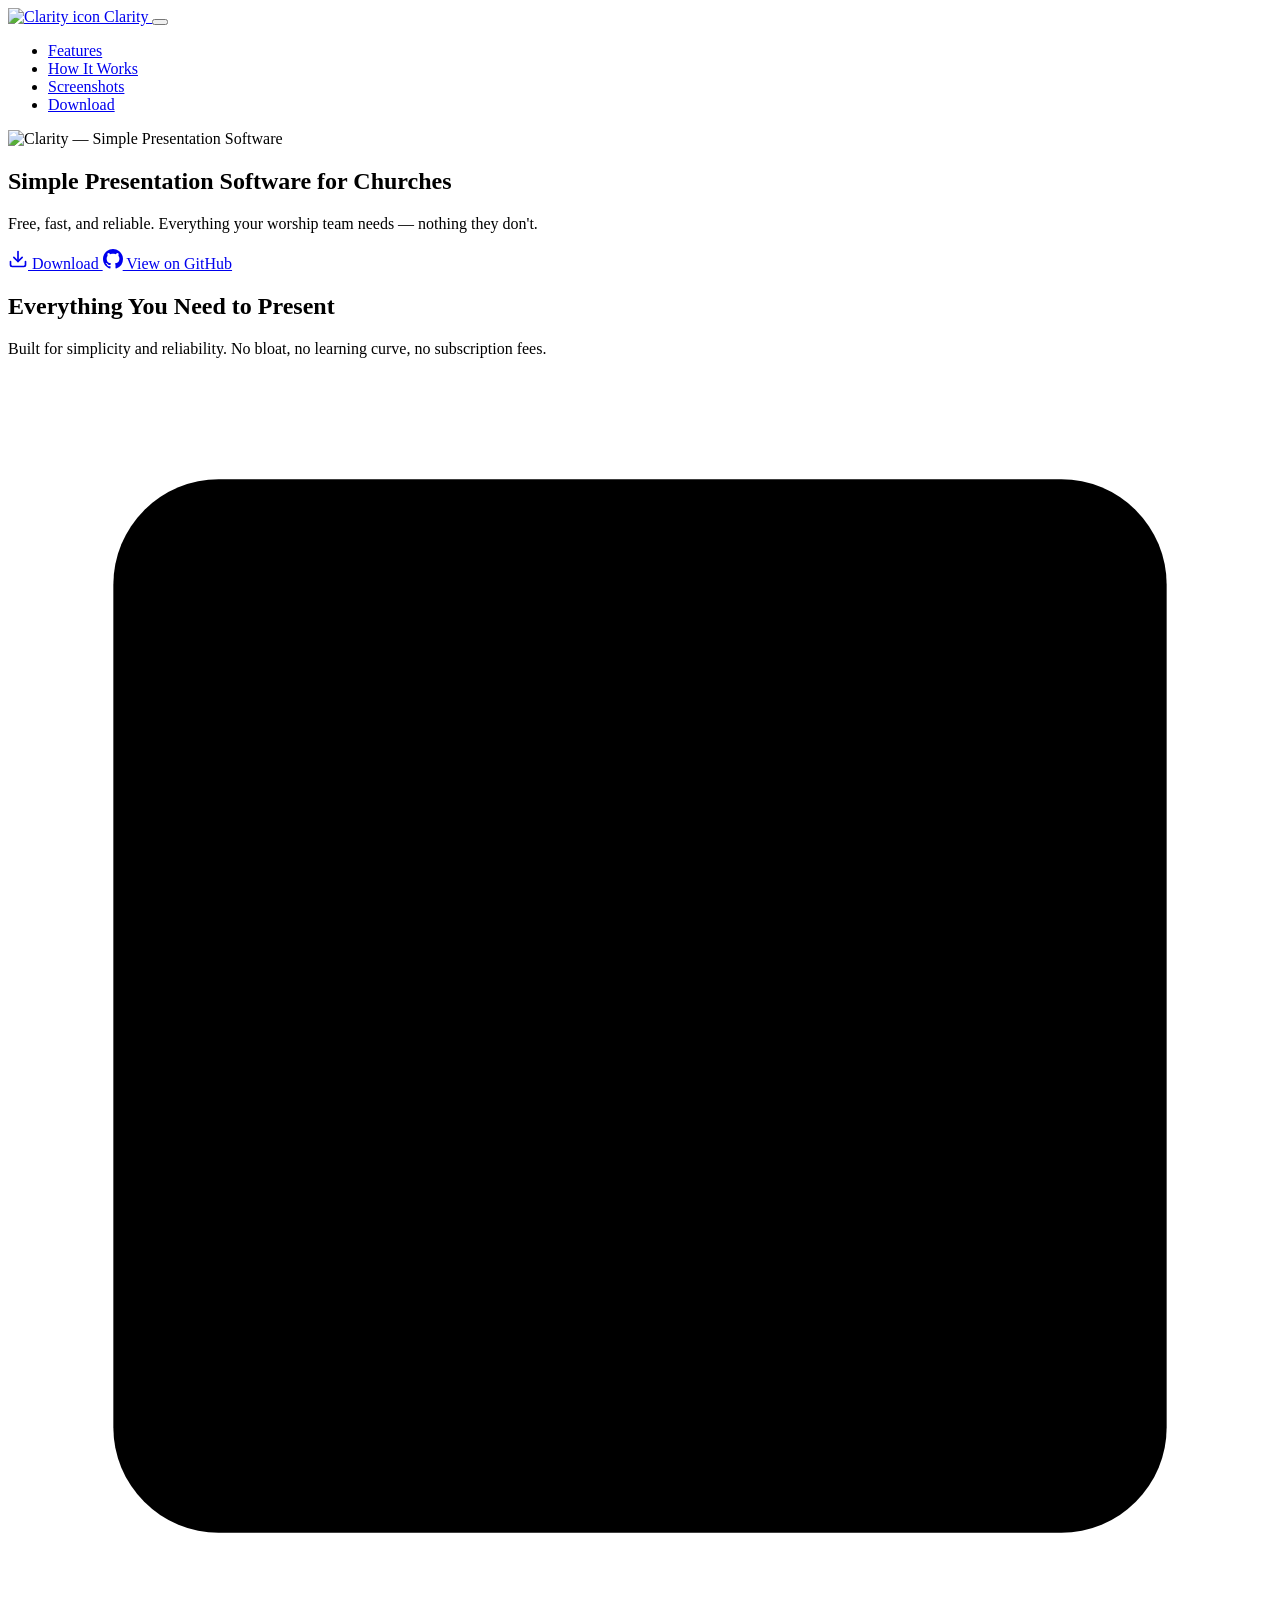
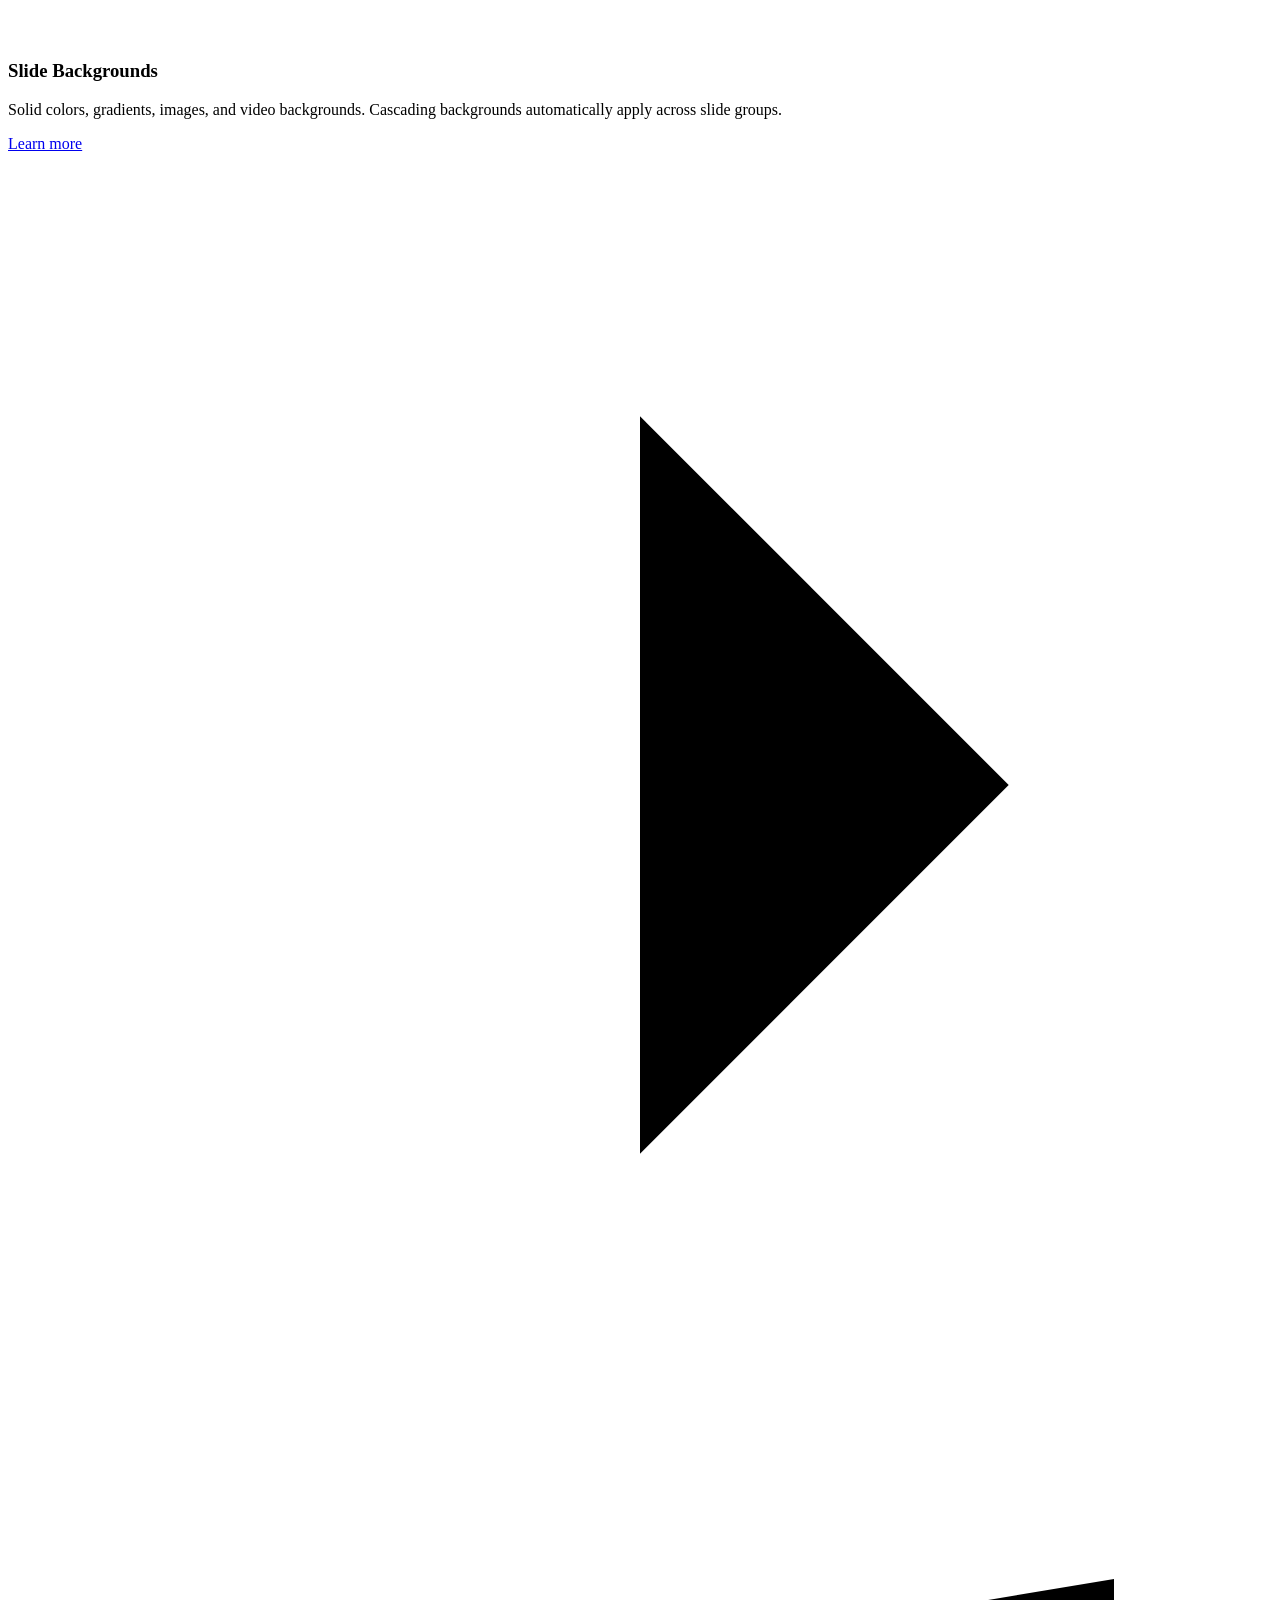
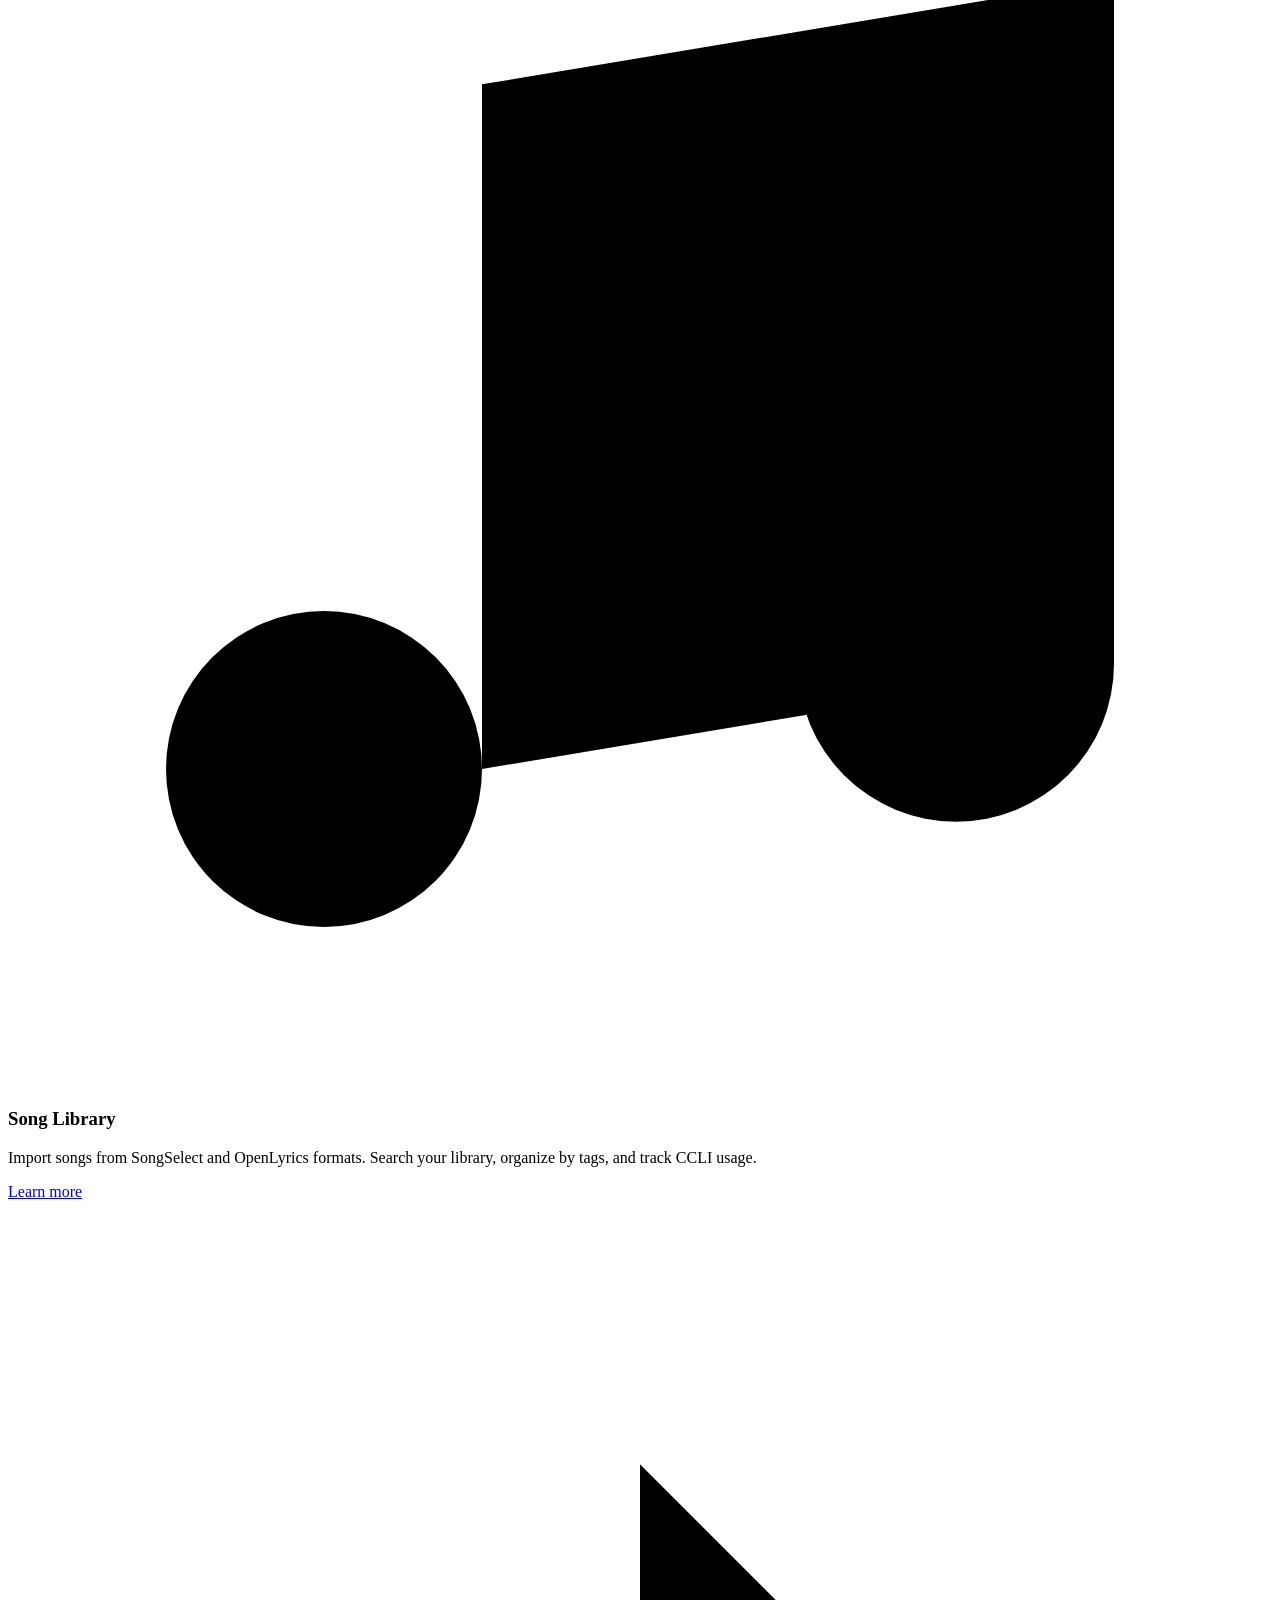
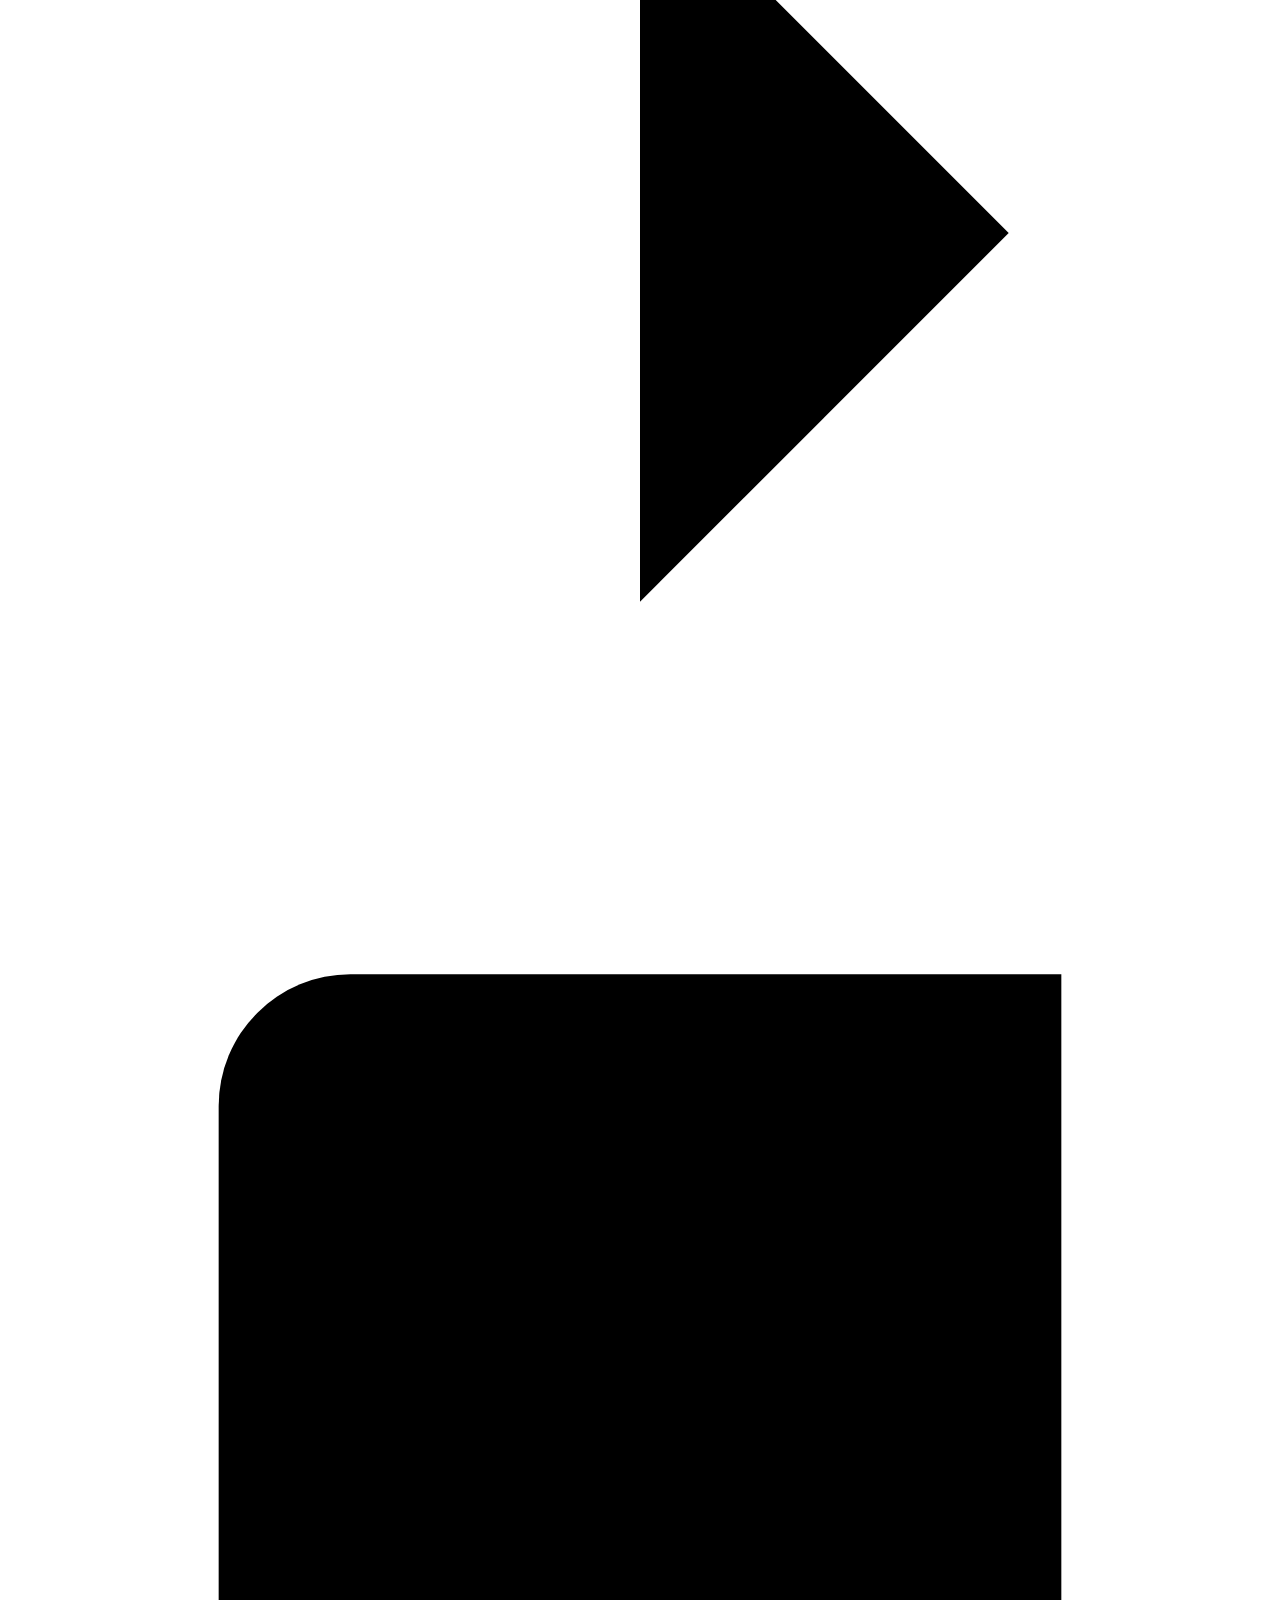
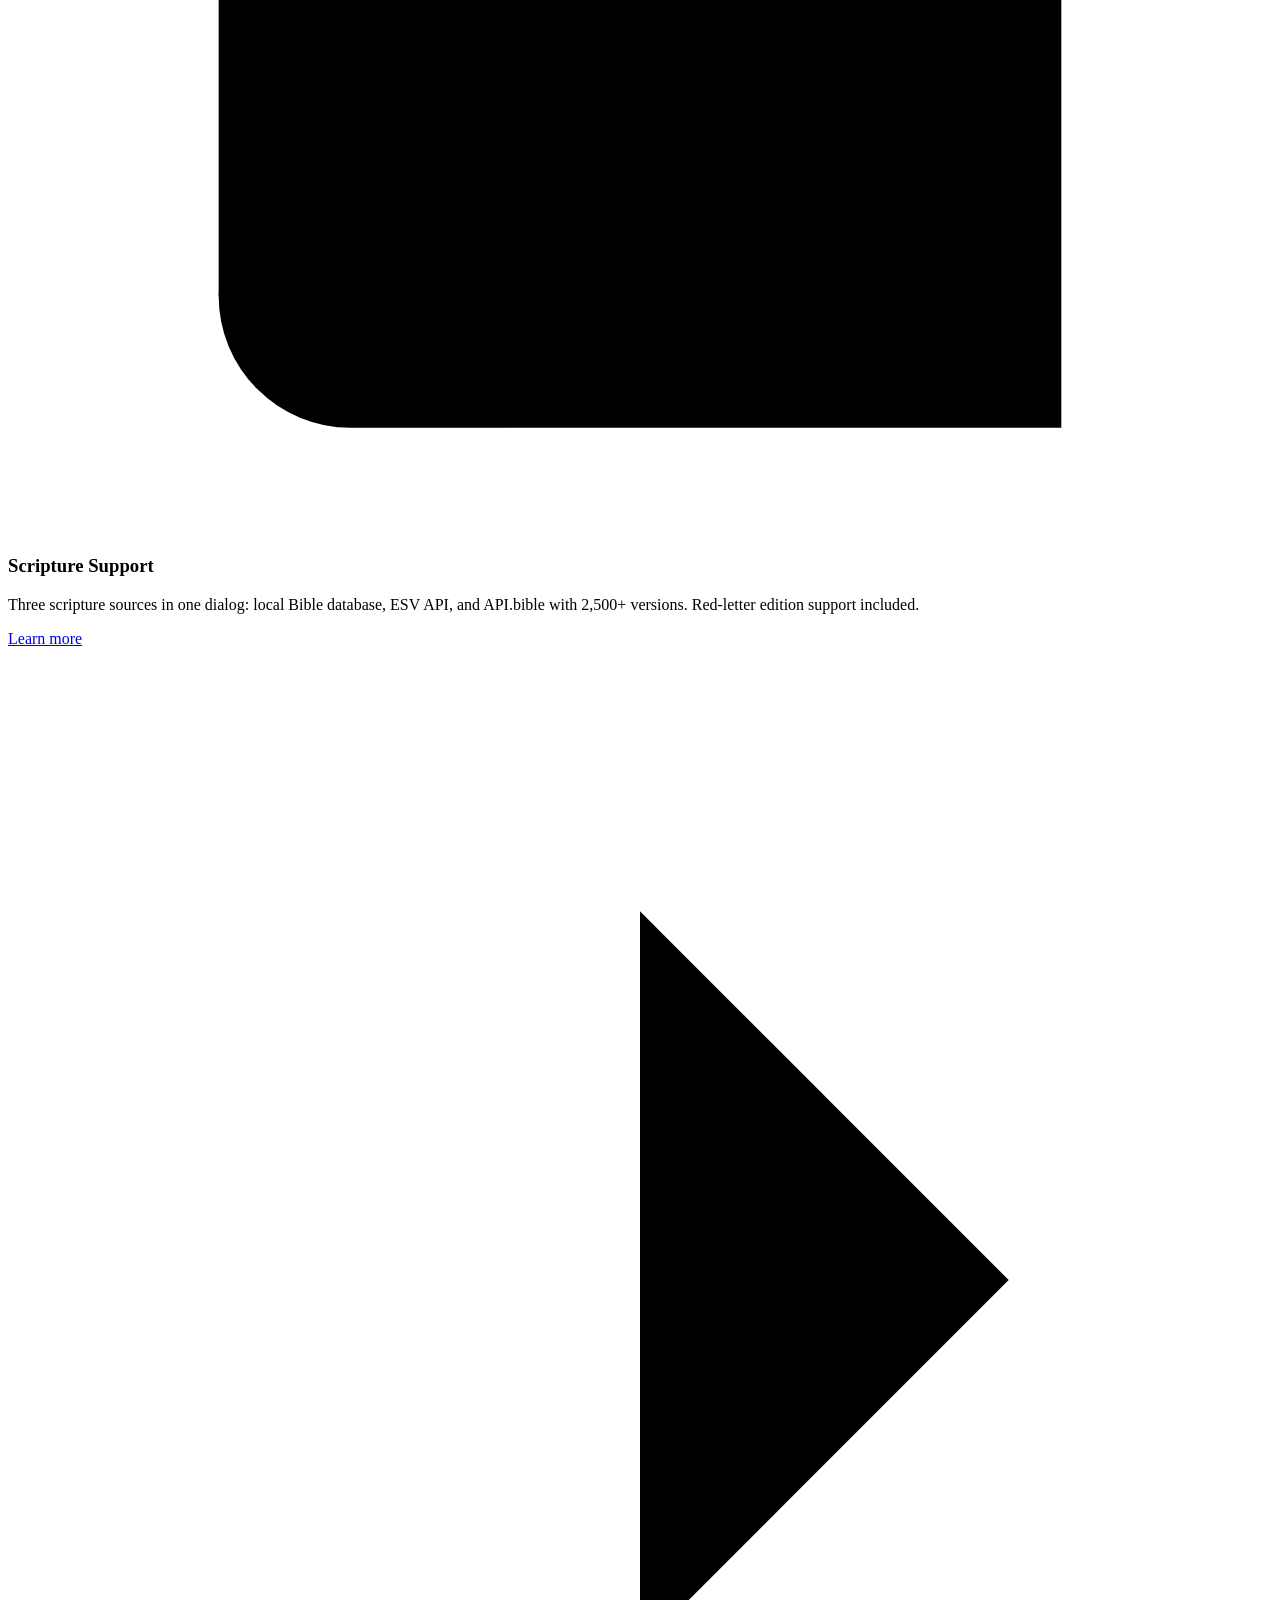
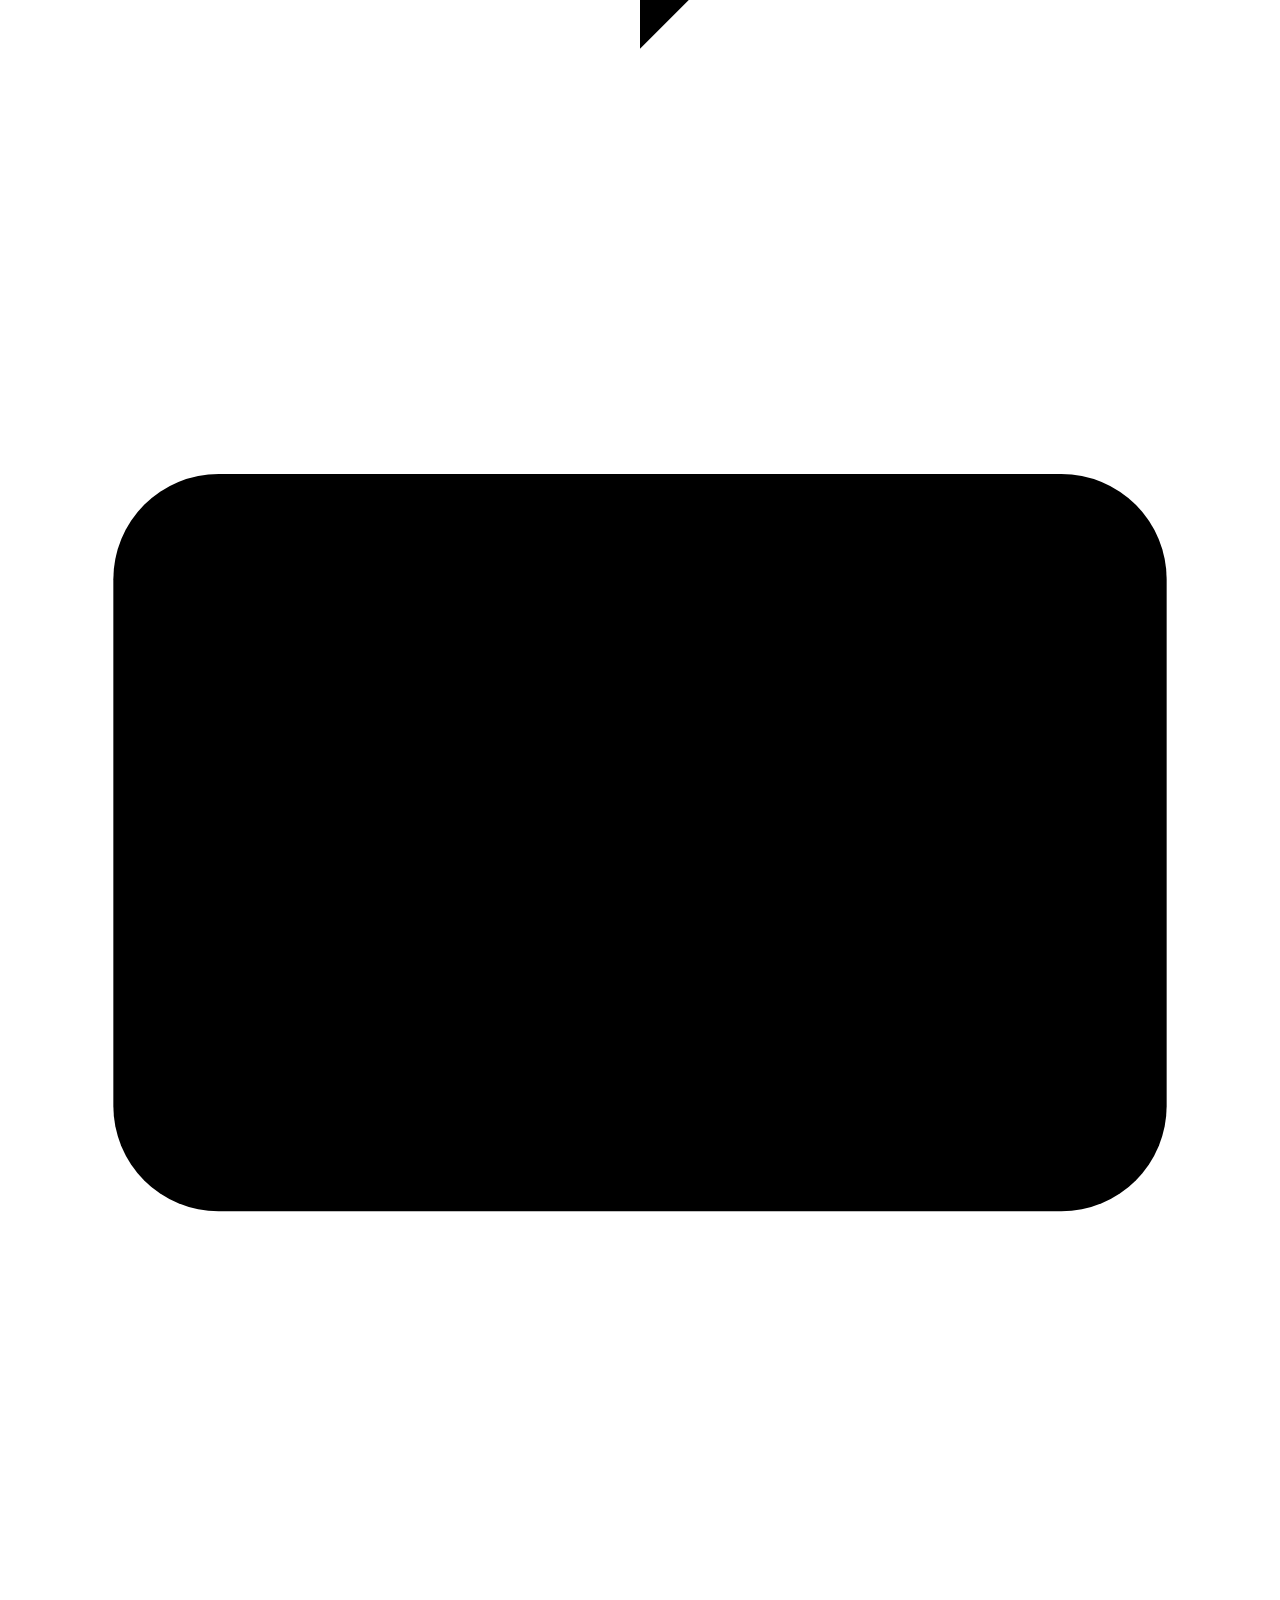
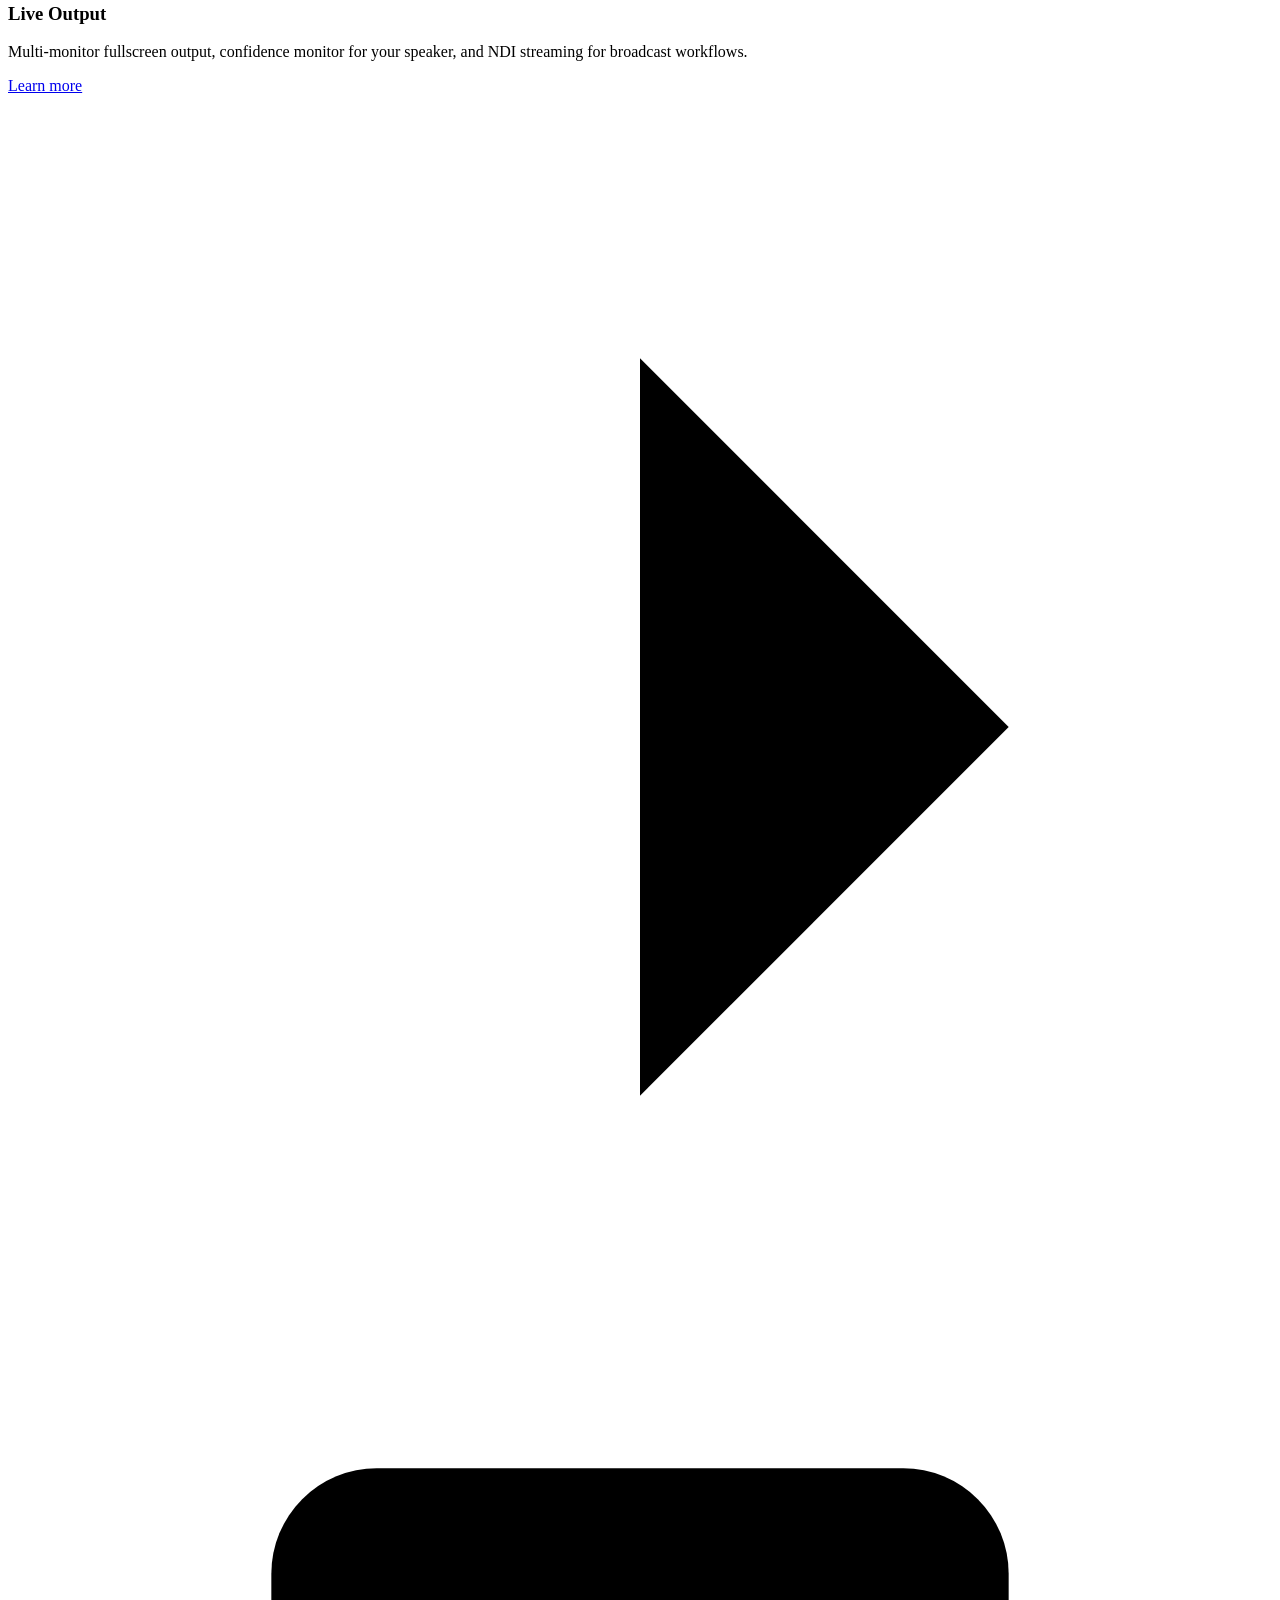
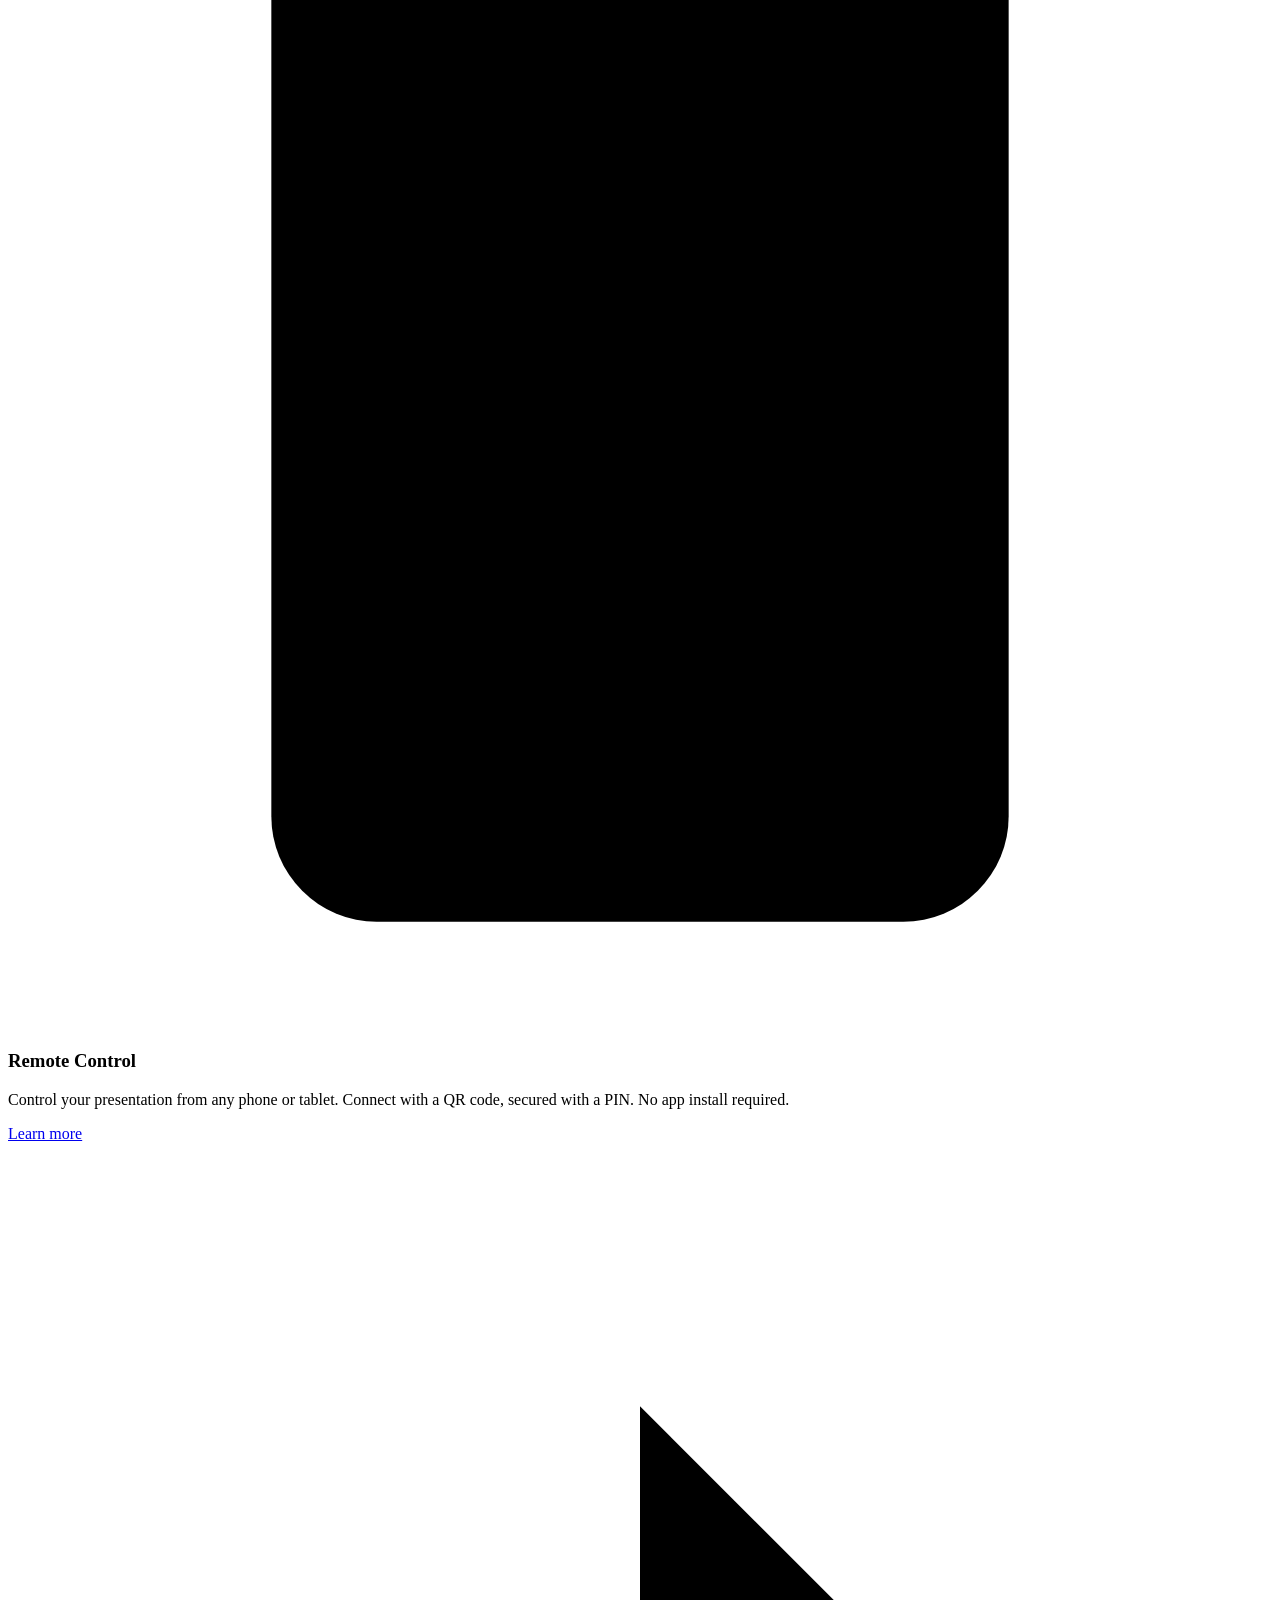
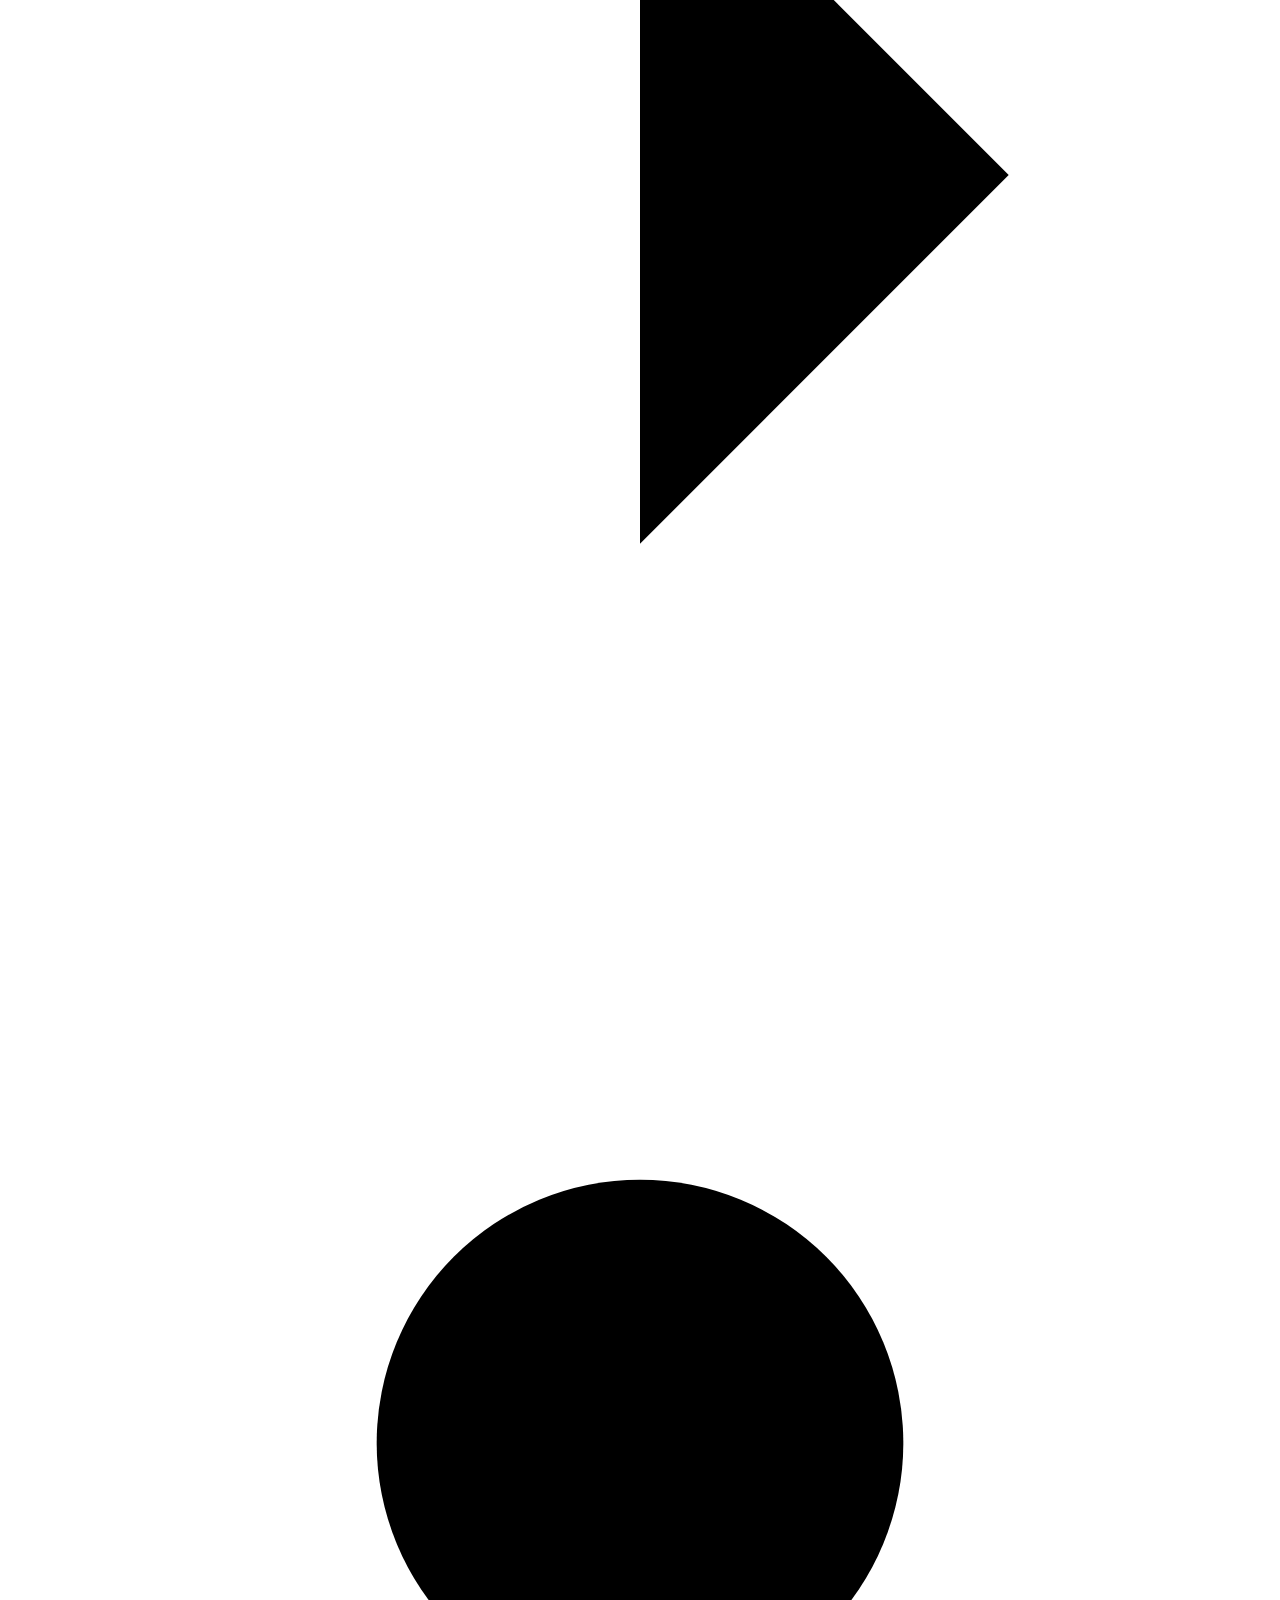
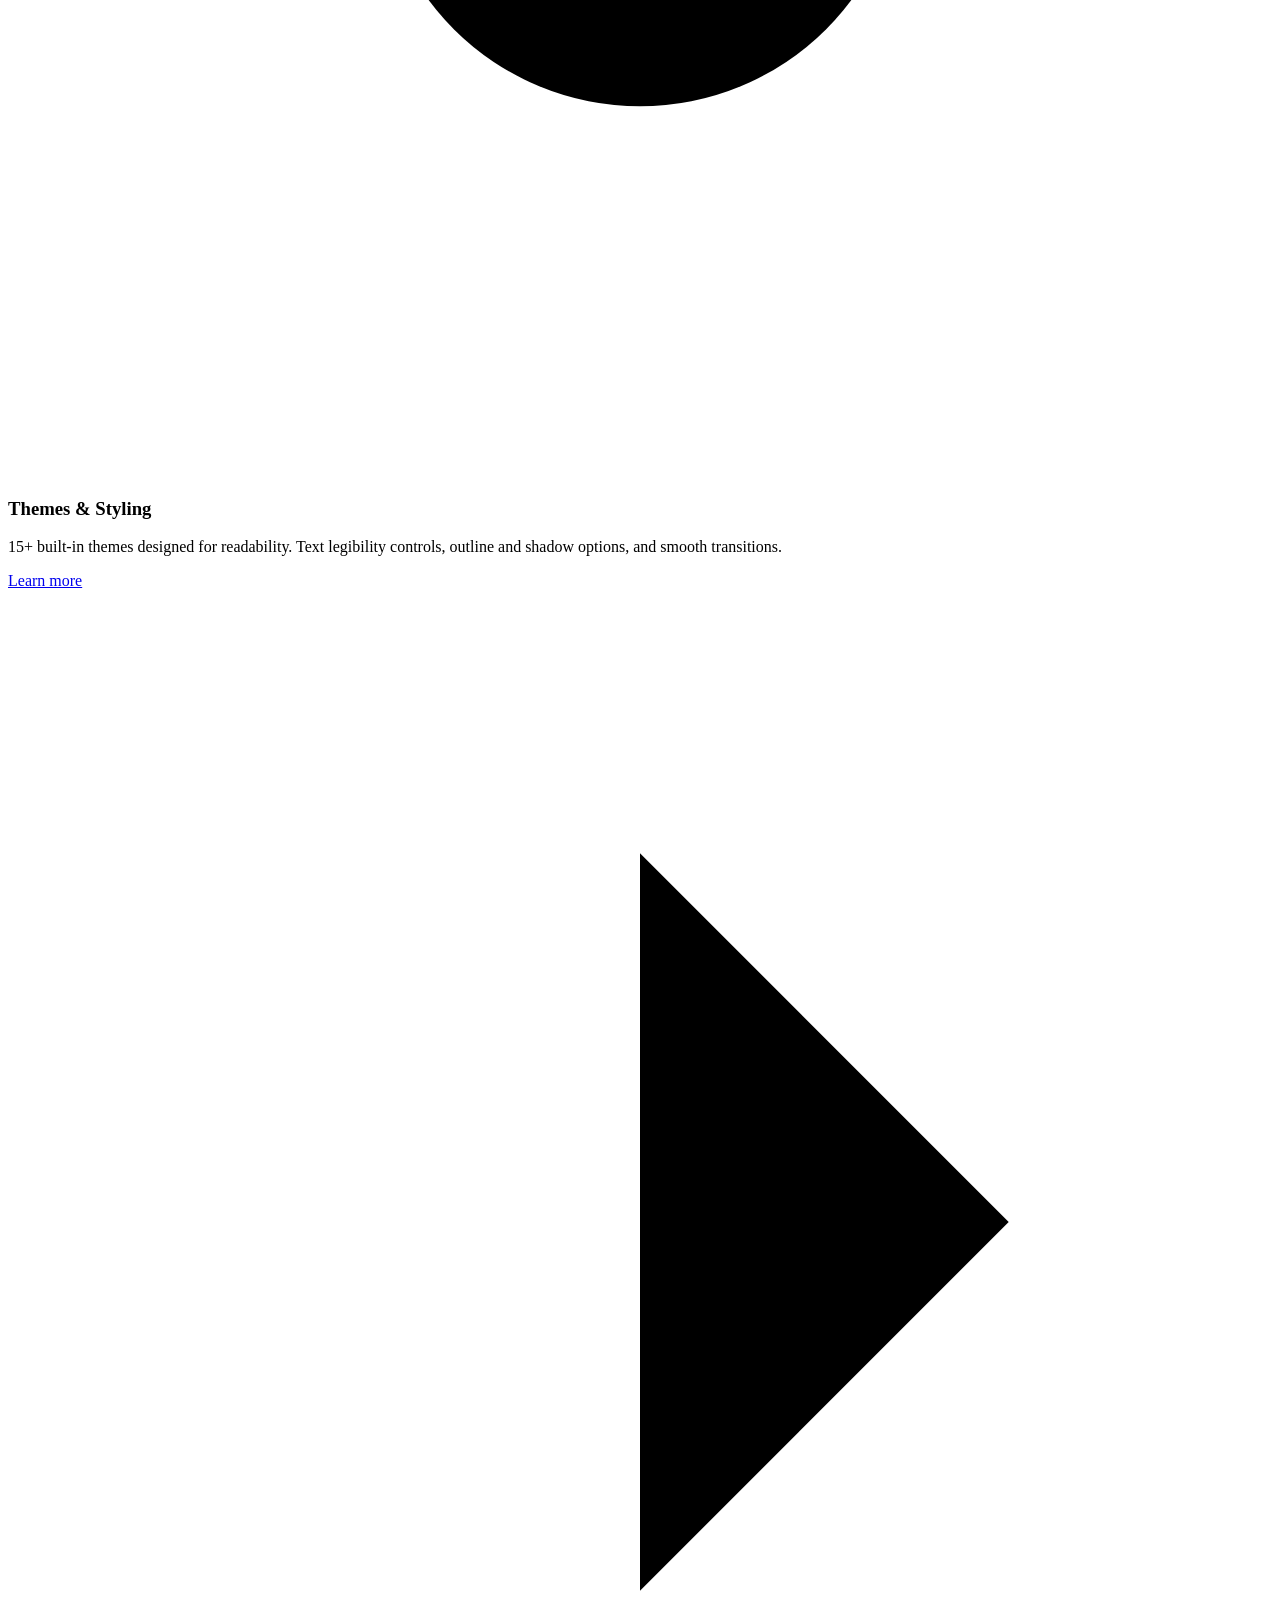
==== site/index.html @ 7cd18e36 "Update website with unified scripture dialog and API.bible red letters Refresh both site pages to re" ====
<!DOCTYPE html>
<html lang="en">
<head>
    <meta charset="UTF-8">
    <meta name="viewport" content="width=device-width, initial-scale=1.0">
    <title>Clarity — Simple Presentation Software for Churches</title>
    <meta name="description" content="Free, fast, and reliable presentation software for small churches. Songs, scripture, slides, and live output — everything your worship team needs.">
    <link rel="icon" type="image/png" href="images/favicon.png">
    <link rel="stylesheet" href="css/style.css">
</head>
<body>

<!-- ==================== NAVBAR ==================== -->
<nav class="navbar" role="navigation" aria-label="Main navigation">
    <div class="container">
        <a href="#" class="nav-logo">
            <img src="images/icon.png" alt="Clarity icon" width="36" height="36">
            Clarity
        </a>
        <button class="nav-hamburger" aria-label="Toggle menu" aria-expanded="false">
            <span></span>
            <span></span>
            <span></span>
        </button>
        <ul class="nav-links">
            <li><a href="features.html">Features</a></li>
            <li><a href="#how-it-works">How It Works</a></li>
            <li><a href="#screenshots">Screenshots</a></li>
            <li><a href="#download" class="nav-cta">Download</a></li>
        </ul>
    </div>
</nav>

<!-- ==================== HERO ==================== -->
<section class="hero" id="hero">
    <div class="hero-content">
        <img src="images/logo-full.png" alt="Clarity — Simple Presentation Software" class="hero-logo">
        <h1>Simple Presentation Software for Churches</h1>
        <p class="subtitle">Free, fast, and reliable. Everything your worship team needs&nbsp;&mdash; nothing they don't.</p>
        <div class="hero-buttons">
            <a href="#download" class="btn btn-primary" data-download>
                <svg width="20" height="20" viewBox="0 0 24 24" fill="none" stroke="currentColor" stroke-width="2" stroke-linecap="round" stroke-linejoin="round"><path d="M21 15v4a2 2 0 0 1-2 2H5a2 2 0 0 1-2-2v-4"/><polyline points="7 10 12 15 17 10"/><line x1="12" y1="15" x2="12" y2="3"/></svg>
                Download
            </a>
            <a href="https://github.com/EpicSalvation/Clarity" class="btn btn-secondary" target="_blank" rel="noopener">
                <svg width="20" height="20" viewBox="0 0 24 24" fill="currentColor"><path d="M12 0C5.37 0 0 5.37 0 12c0 5.31 3.435 9.795 8.205 11.385.6.105.825-.255.825-.57 0-.285-.015-1.23-.015-2.235-3.015.555-3.795-.735-4.035-1.41-.135-.345-.72-1.41-1.23-1.695-.42-.225-1.02-.78-.015-.795.945-.015 1.62.87 1.845 1.23 1.08 1.815 2.805 1.305 3.495.99.105-.78.42-1.305.765-1.605-2.67-.3-5.46-1.335-5.46-5.925 0-1.305.465-2.385 1.23-3.225-.12-.3-.54-1.53.12-3.18 0 0 1.005-.315 3.3 1.23.96-.27 1.98-.405 3-.405s2.04.135 3 .405c2.295-1.56 3.3-1.23 3.3-1.23.66 1.65.24 2.88.12 3.18.765.84 1.23 1.905 1.23 3.225 0 4.605-2.805 5.625-5.475 5.925.435.375.81 1.095.81 2.22 0 1.605-.015 2.895-.015 3.3 0 .315.225.69.825.57A12.02 12.02 0 0 0 24 12c0-6.63-5.37-12-12-12z"/></svg>
                View on GitHub
            </a>
        </div>
    </div>
</section>

<!-- ==================== FEATURES ==================== -->
<section class="section section-alt" id="features">
    <div class="container">
        <div class="section-header fade-in">
            <h2>Everything You Need to Present</h2>
            <p>Built for simplicity and reliability. No bloat, no learning curve, no subscription fees.</p>
        </div>
        <div class="features-grid fade-in-group">

            <!-- Slide Backgrounds -->
            <div class="feature-card">
                <div class="feature-icon">
                    <svg viewBox="0 0 24 24"><rect x="2" y="2" width="20" height="20" rx="2"/><circle cx="8.5" cy="8.5" r="1.5"/><path d="m21 15-5-5L5 21"/></svg>
                </div>
                <h3>Slide Backgrounds</h3>
                <p>Solid colors, gradients, images, and video backgrounds. Cascading backgrounds automatically apply across slide groups.</p>
                <a href="features.html#backgrounds" class="feature-card-link">Learn more <svg viewBox="0 0 24 24"><line x1="5" y1="12" x2="19" y2="12"/><polyline points="12 5 19 12 12 19"/></svg></a>
            </div>

            <!-- Song Library -->
            <div class="feature-card">
                <div class="feature-icon">
                    <svg viewBox="0 0 24 24"><path d="M9 18V5l12-2v13"/><circle cx="6" cy="18" r="3"/><circle cx="18" cy="16" r="3"/></svg>
                </div>
                <h3>Song Library</h3>
                <p>Import songs from SongSelect and OpenLyrics formats. Search your library, organize by tags, and track CCLI usage.</p>
                <a href="features.html#songs" class="feature-card-link">Learn more <svg viewBox="0 0 24 24"><line x1="5" y1="12" x2="19" y2="12"/><polyline points="12 5 19 12 12 19"/></svg></a>
            </div>

            <!-- Scripture Support -->
            <div class="feature-card">
                <div class="feature-icon">
                    <svg viewBox="0 0 24 24"><path d="M4 19.5A2.5 2.5 0 0 1 6.5 17H20"/><path d="M6.5 2H20v20H6.5A2.5 2.5 0 0 1 4 19.5v-15A2.5 2.5 0 0 1 6.5 2z"/><line x1="8" y1="7" x2="16" y2="7"/><line x1="8" y1="11" x2="14" y2="11"/></svg>
                </div>
                <h3>Scripture Support</h3>
                <p>Three scripture sources in one dialog: local Bible database, ESV API, and API.bible with 2,500+ versions. Red-letter edition support included.</p>
                <a href="features.html#scripture" class="feature-card-link">Learn more <svg viewBox="0 0 24 24"><line x1="5" y1="12" x2="19" y2="12"/><polyline points="12 5 19 12 12 19"/></svg></a>
            </div>

            <!-- Live Output -->
            <div class="feature-card">
                <div class="feature-icon">
                    <svg viewBox="0 0 24 24"><rect x="2" y="3" width="20" height="14" rx="2"/><line x1="8" y1="21" x2="16" y2="21"/><line x1="12" y1="17" x2="12" y2="21"/></svg>
                </div>
                <h3>Live Output</h3>
                <p>Multi-monitor fullscreen output, confidence monitor for your speaker, and NDI streaming for broadcast workflows.</p>
                <a href="features.html#output" class="feature-card-link">Learn more <svg viewBox="0 0 24 24"><line x1="5" y1="12" x2="19" y2="12"/><polyline points="12 5 19 12 12 19"/></svg></a>
            </div>

            <!-- Remote Control -->
            <div class="feature-card">
                <div class="feature-icon">
                    <svg viewBox="0 0 24 24"><rect x="5" y="2" width="14" height="20" rx="2"/><line x1="12" y1="18" x2="12.01" y2="18"/></svg>
                </div>
                <h3>Remote Control</h3>
                <p>Control your presentation from any phone or tablet. Connect with a QR code, secured with a PIN. No app install required.</p>
                <a href="features.html#remote" class="feature-card-link">Learn more <svg viewBox="0 0 24 24"><line x1="5" y1="12" x2="19" y2="12"/><polyline points="12 5 19 12 12 19"/></svg></a>
            </div>

            <!-- Themes & Styling -->
            <div class="feature-card">
                <div class="feature-icon">
                    <svg viewBox="0 0 24 24"><circle cx="12" cy="12" r="5"/><path d="M12 1v2M12 21v2M4.22 4.22l1.42 1.42M18.36 18.36l1.42 1.42M1 12h2M21 12h2M4.22 19.78l1.42-1.42M18.36 5.64l1.42-1.42"/></svg>
                </div>
                <h3>Themes &amp; Styling</h3>
                <p>15+ built-in themes designed for readability. Text legibility controls, outline and shadow options, and smooth transitions.</p>
                <a href="features.html#themes" class="feature-card-link">Learn more <svg viewBox="0 0 24 24"><line x1="5" y1="12" x2="19" y2="12"/><polyline points="12 5 19 12 12 19"/></svg></a>
            </div>

        </div>
    </div>
</section>

<!-- ==================== HOW IT WORKS ==================== -->
<section class="section" id="how-it-works">
    <div class="container">
        <div class="section-header fade-in">
            <h2>Up and Running in Minutes</h2>
            <p>No complicated setup. No training videos. Just build your service and go.</p>
        </div>
        <div class="steps fade-in-group">
            <div class="step">
                <div class="step-number">1</div>
                <h3>Build Your Service</h3>
                <p>Create a playlist of songs, scripture readings, and custom slides. Drag and drop to reorder.</p>
            </div>
            <div class="step">
                <div class="step-number">2</div>
                <h3>Launch Output</h3>
                <p>Send your presentation to the projector or screen. The output runs in its own window on any connected display.</p>
            </div>
            <div class="step">
                <div class="step-number">3</div>
                <h3>Present</h3>
                <p>Navigate with keyboard shortcuts or the mobile remote. Your confidence monitor keeps you on track.</p>
            </div>
        </div>
    </div>
</section>

<!-- ==================== SCREENSHOTS ==================== -->
<section class="section section-alt" id="screenshots">
    <div class="container">
        <div class="section-header fade-in">
            <h2>See It in Action</h2>
            <p>A clean interface designed for Sunday mornings when simplicity matters most.</p>
        </div>
        <div class="screenshots-grid fade-in-group">
            <div class="screenshot-placeholder">
                <span>Screenshot: Control window with a song loaded and slide grid visible</span>
            </div>
            <div class="screenshot-placeholder">
                <span>Screenshot: Output display showing lyrics on a background image</span>
            </div>
            <div class="screenshot-placeholder">
                <span>Screenshot: Unified scripture dialog with Local Bible, ESV, and API.bible tabs</span>
            </div>
            <div class="screenshot-placeholder">
                <span>Screenshot: Mobile remote control interface on a phone</span>
            </div>
            <div class="screenshot-placeholder">
                <span>Screenshot: Theme selector and styling options</span>
            </div>
            <div class="screenshot-placeholder">
                <span>Screenshot: Settings dialog with scrollable Bible configuration page</span>
            </div>
        </div>
    </div>
</section>

<!-- ==================== DOWNLOAD CTA ==================== -->
<section class="section section-dark" id="download">
    <div class="container cta-section">
        <h2>Ready to Get Started?</h2>
        <p>Clarity is free and open source. Download it today and simplify your worship presentations.</p>
        <div class="cta-buttons">
            <a href="#" class="btn btn-primary tooltip-wrap" data-download>
                <svg width="20" height="20" viewBox="0 0 24 24" fill="none" stroke="currentColor" stroke-width="2" stroke-linecap="round" stroke-linejoin="round"><path d="M21 15v4a2 2 0 0 1-2 2H5a2 2 0 0 1-2-2v-4"/><polyline points="7 10 12 15 17 10"/><line x1="12" y1="15" x2="12" y2="3"/></svg>
                Download for Windows
                <span class="tooltip">Coming soon — in active development</span>
            </a>
            <a href="https://github.com/EpicSalvation/Clarity" class="btn btn-outline" target="_blank" rel="noopener" style="border-color: rgba(255,255,255,0.3); color: #f8fafc;">
                <svg width="20" height="20" viewBox="0 0 24 24" fill="currentColor"><path d="M12 0C5.37 0 0 5.37 0 12c0 5.31 3.435 9.795 8.205 11.385.6.105.825-.255.825-.57 0-.285-.015-1.23-.015-2.235-3.015.555-3.795-.735-4.035-1.41-.135-.345-.72-1.41-1.23-1.695-.42-.225-1.02-.78-.015-.795.945-.015 1.62.87 1.845 1.23 1.08 1.815 2.805 1.305 3.495.99.105-.78.42-1.305.765-1.605-2.67-.3-5.46-1.335-5.46-5.925 0-1.305.465-2.385 1.23-3.225-.12-.3-.54-1.53.12-3.18 0 0 1.005-.315 3.3 1.23.96-.27 1.98-.405 3-.405s2.04.135 3 .405c2.295-1.56 3.3-1.23 3.3-1.23.66 1.65.24 2.88.12 3.18.765.84 1.23 1.905 1.23 3.225 0 4.605-2.805 5.625-5.475 5.925.435.375.81 1.095.81 2.22 0 1.605-.015 2.895-.015 3.3 0 .315.225.69.825.57A12.02 12.02 0 0 0 24 12c0-6.63-5.37-12-12-12z"/></svg>
                View on GitHub
            </a>
        </div>
        <p class="system-req">Windows 10+ &bull; Qt 6.5+ &bull; 64-bit</p>
    </div>
</section>

<!-- ==================== FOOTER ==================== -->
<footer class="footer">
    <div class="container">
        <div class="footer-content">
            <div class="footer-brand">
                <img src="images/icon.png" alt="Clarity" width="32" height="32">
                <span>Clarity</span>
            </div>
            <div class="footer-center">
                Made for small churches with love. &copy; 2026 Clarity.
            </div>
            <div class="footer-links">
                <a href="https://github.com/EpicSalvation/Clarity" target="_blank" rel="noopener">GitHub</a>
                <a href="https://github.com/EpicSalvation/Clarity/issues" target="_blank" rel="noopener">Report a Bug</a>
            </div>
        </div>
    </div>
</footer>

<script src="js/main.js"></script>
</body>
</html>
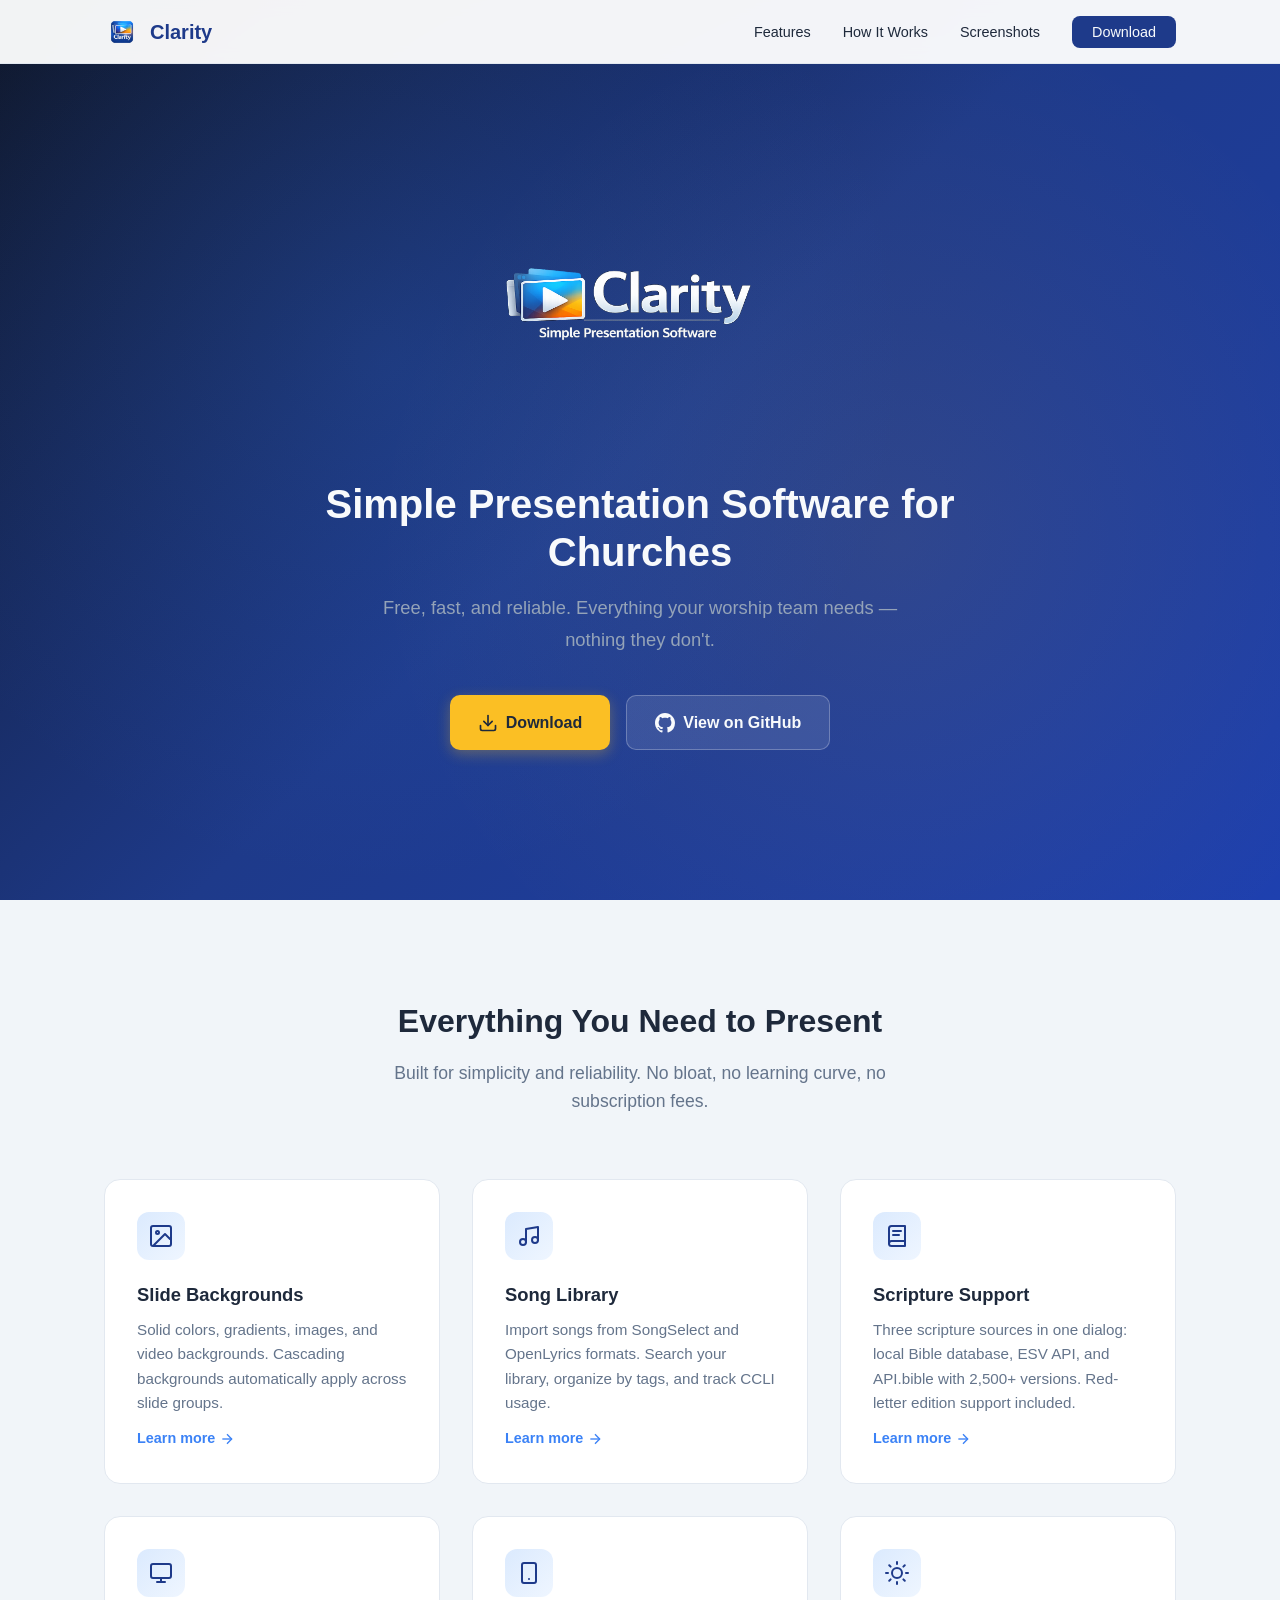
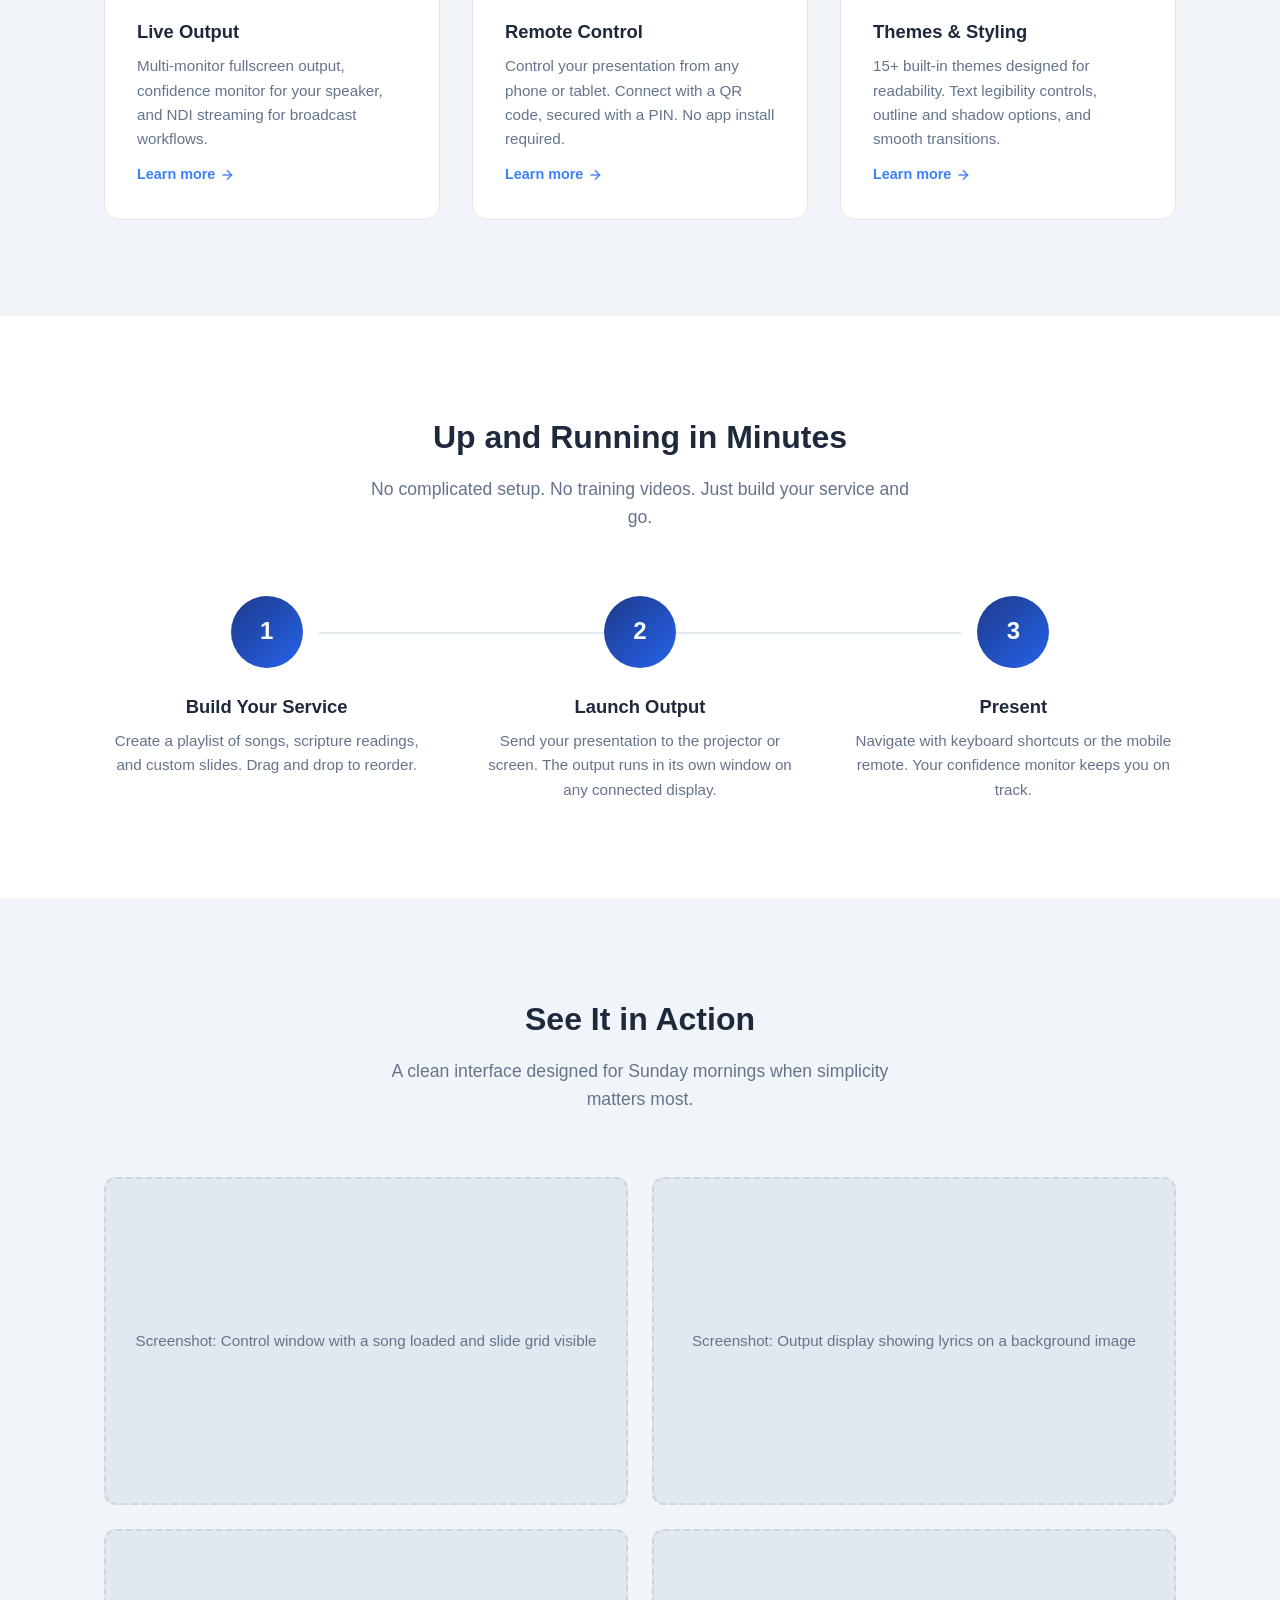
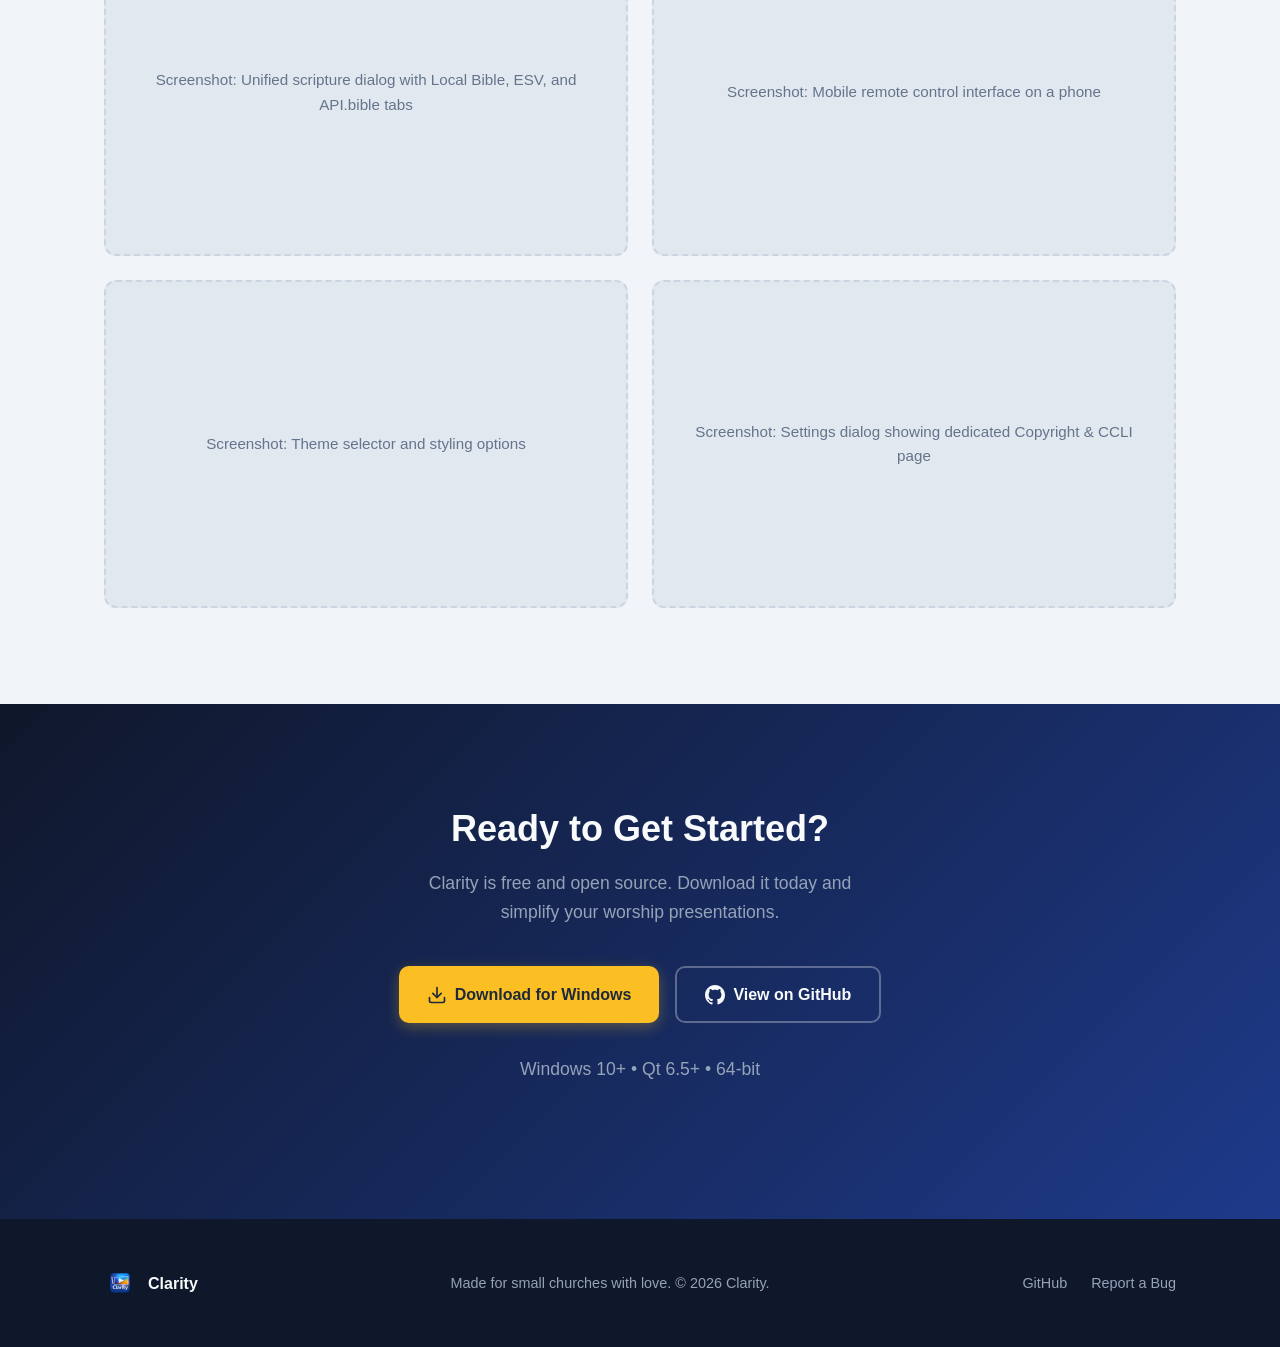
==== commit fd03d48a: "Add dedicated Copyright settings page, import PowerPoint/slide images, update website Move copyright" ====
--- a/site/index.html
+++ b/site/index.html
@@ -174,7 +174,7 @@
                 <span>Screenshot: Theme selector and styling options</span>
             </div>
             <div class="screenshot-placeholder">
-                <span>Screenshot: Settings dialog with scrollable Bible configuration page</span>
+                <span>Screenshot: Settings dialog showing dedicated Copyright &amp; CCLI page</span>
             </div>
         </div>
     </div>
--- a/site/css/style.css
+++ b/site/css/style.css
@@ -0,0 +1,861 @@
+/* ============================================
+   Clarity Marketing Website — style.css
+   Pure CSS, no frameworks. Mobile-first.
+   ============================================ */
+
+/* --- Reset & Base --- */
+*, *::before, *::after {
+    box-sizing: border-box;
+    margin: 0;
+    padding: 0;
+}
+
+:root {
+    --color-primary: #1e3a8a;
+    --color-primary-light: #2563eb;
+    --color-accent: #3b82f6;
+    --color-highlight: #fbbf24;
+    --color-text: #1e293b;
+    --color-text-light: #f8fafc;
+    --color-bg-white: #ffffff;
+    --color-bg-alt: #f1f5f9;
+    --color-border: #e2e8f0;
+    --color-muted: #64748b;
+    --font-stack: -apple-system, BlinkMacSystemFont, 'Segoe UI', Roboto, 'Helvetica Neue', Arial, sans-serif;
+    --max-width: 1120px;
+    --nav-height: 64px;
+}
+
+html {
+    scroll-behavior: smooth;
+    font-size: 16px;
+}
+
+body {
+    font-family: var(--font-stack);
+    color: var(--color-text);
+    background: var(--color-bg-white);
+    line-height: 1.6;
+    -webkit-font-smoothing: antialiased;
+}
+
+img {
+    max-width: 100%;
+    height: auto;
+    display: block;
+}
+
+a {
+    color: var(--color-accent);
+    text-decoration: none;
+    transition: color 0.2s;
+}
+
+a:hover {
+    color: var(--color-primary-light);
+}
+
+.container {
+    width: 100%;
+    max-width: var(--max-width);
+    margin: 0 auto;
+    padding: 0 24px;
+}
+
+/* --- Navigation --- */
+.navbar {
+    position: fixed;
+    top: 0;
+    left: 0;
+    right: 0;
+    height: var(--nav-height);
+    background: rgba(255, 255, 255, 0.95);
+    backdrop-filter: blur(8px);
+    -webkit-backdrop-filter: blur(8px);
+    border-bottom: 1px solid var(--color-border);
+    z-index: 1000;
+    transition: box-shadow 0.3s;
+}
+
+.navbar.scrolled {
+    box-shadow: 0 2px 16px rgba(0, 0, 0, 0.08);
+}
+
+.navbar .container {
+    display: flex;
+    align-items: center;
+    justify-content: space-between;
+    height: 100%;
+}
+
+.nav-logo {
+    display: flex;
+    align-items: center;
+    gap: 10px;
+    font-size: 1.25rem;
+    font-weight: 700;
+    color: var(--color-primary);
+}
+
+.nav-logo img {
+    height: 36px;
+    width: 36px;
+    border-radius: 8px;
+}
+
+.nav-links {
+    display: flex;
+    align-items: center;
+    gap: 32px;
+    list-style: none;
+}
+
+.nav-links a {
+    color: var(--color-text);
+    font-size: 0.9rem;
+    font-weight: 500;
+    transition: color 0.2s;
+}
+
+.nav-links a:hover {
+    color: var(--color-accent);
+}
+
+.nav-cta {
+    background: var(--color-primary);
+    color: var(--color-text-light) !important;
+    padding: 8px 20px;
+    border-radius: 8px;
+    font-weight: 600;
+    transition: background 0.2s, transform 0.1s;
+}
+
+.nav-cta:hover {
+    background: var(--color-primary-light);
+    color: var(--color-text-light) !important;
+    transform: translateY(-1px);
+}
+
+/* Hamburger (mobile) */
+.nav-hamburger {
+    display: none;
+    flex-direction: column;
+    justify-content: center;
+    gap: 5px;
+    width: 28px;
+    height: 28px;
+    background: none;
+    border: none;
+    cursor: pointer;
+    padding: 0;
+}
+
+.nav-hamburger span {
+    display: block;
+    width: 100%;
+    height: 2px;
+    background: var(--color-text);
+    border-radius: 2px;
+    transition: transform 0.3s, opacity 0.3s;
+}
+
+.nav-hamburger.active span:nth-child(1) {
+    transform: translateY(7px) rotate(45deg);
+}
+
+.nav-hamburger.active span:nth-child(2) {
+    opacity: 0;
+}
+
+.nav-hamburger.active span:nth-child(3) {
+    transform: translateY(-7px) rotate(-45deg);
+}
+
+/* --- Hero --- */
+.hero {
+    min-height: 100vh;
+    display: flex;
+    align-items: center;
+    justify-content: center;
+    text-align: center;
+    padding: calc(var(--nav-height) + 48px) 24px 80px;
+    background: linear-gradient(135deg, #0f172a 0%, var(--color-primary) 50%, #1e40af 100%);
+    position: relative;
+    overflow: hidden;
+}
+
+/* Subtle pattern overlay */
+.hero::before {
+    content: '';
+    position: absolute;
+    inset: 0;
+    background: radial-gradient(circle at 30% 40%, rgba(59, 130, 246, 0.15) 0%, transparent 50%),
+                radial-gradient(circle at 70% 60%, rgba(251, 191, 36, 0.08) 0%, transparent 50%);
+    pointer-events: none;
+}
+
+.hero-content {
+    position: relative;
+    z-index: 1;
+    max-width: 720px;
+}
+
+.hero-logo {
+    max-width: 400px;
+    margin: 0 auto 32px;
+}
+
+.hero h1 {
+    font-size: 2.5rem;
+    font-weight: 800;
+    color: var(--color-text-light);
+    line-height: 1.2;
+    margin-bottom: 16px;
+}
+
+.hero .subtitle {
+    font-size: 1.15rem;
+    color: #94a3b8;
+    max-width: 540px;
+    margin: 0 auto 40px;
+    line-height: 1.7;
+}
+
+.hero-buttons {
+    display: flex;
+    gap: 16px;
+    justify-content: center;
+    flex-wrap: wrap;
+}
+
+/* --- Buttons --- */
+.btn {
+    display: inline-flex;
+    align-items: center;
+    gap: 8px;
+    padding: 14px 28px;
+    border-radius: 10px;
+    font-size: 1rem;
+    font-weight: 600;
+    cursor: pointer;
+    border: none;
+    transition: transform 0.15s, box-shadow 0.2s, background 0.2s;
+}
+
+.btn:hover {
+    transform: translateY(-2px);
+}
+
+.btn:active {
+    transform: translateY(0);
+}
+
+.btn-primary {
+    background: var(--color-highlight);
+    color: #1e293b;
+    box-shadow: 0 4px 14px rgba(251, 191, 36, 0.3);
+}
+
+.btn-primary:hover {
+    background: #f59e0b;
+    color: #1e293b;
+    box-shadow: 0 6px 20px rgba(251, 191, 36, 0.4);
+}
+
+.btn-secondary {
+    background: rgba(255, 255, 255, 0.1);
+    color: var(--color-text-light);
+    border: 1px solid rgba(255, 255, 255, 0.25);
+}
+
+.btn-secondary:hover {
+    background: rgba(255, 255, 255, 0.2);
+    color: var(--color-text-light);
+}
+
+.btn-outline {
+    background: transparent;
+    color: var(--color-primary);
+    border: 2px solid var(--color-primary);
+}
+
+.btn-outline:hover {
+    background: var(--color-primary);
+    color: var(--color-text-light);
+}
+
+/* --- Section Base --- */
+.section {
+    padding: 96px 0;
+}
+
+.section-alt {
+    background: var(--color-bg-alt);
+}
+
+.section-dark {
+    background: linear-gradient(135deg, #0f172a, var(--color-primary));
+    color: var(--color-text-light);
+}
+
+.section-header {
+    text-align: center;
+    margin-bottom: 64px;
+}
+
+.section-header h2 {
+    font-size: 2rem;
+    font-weight: 800;
+    margin-bottom: 12px;
+}
+
+.section-header p {
+    font-size: 1.1rem;
+    color: var(--color-muted);
+    max-width: 560px;
+    margin: 0 auto;
+}
+
+.section-dark .section-header p {
+    color: #94a3b8;
+}
+
+/* --- Features Grid --- */
+.features-grid {
+    display: grid;
+    grid-template-columns: repeat(3, 1fr);
+    gap: 32px;
+}
+
+.feature-card {
+    background: var(--color-bg-white);
+    border: 1px solid var(--color-border);
+    border-radius: 16px;
+    padding: 32px;
+    transition: transform 0.2s, box-shadow 0.2s;
+}
+
+.feature-card:hover {
+    transform: translateY(-4px);
+    box-shadow: 0 12px 32px rgba(0, 0, 0, 0.08);
+}
+
+.feature-icon {
+    width: 48px;
+    height: 48px;
+    background: linear-gradient(135deg, #dbeafe, #eff6ff);
+    border-radius: 12px;
+    display: flex;
+    align-items: center;
+    justify-content: center;
+    margin-bottom: 20px;
+}
+
+.feature-icon svg {
+    width: 24px;
+    height: 24px;
+    stroke: var(--color-primary);
+    fill: none;
+    stroke-width: 2;
+    stroke-linecap: round;
+    stroke-linejoin: round;
+}
+
+.feature-card h3 {
+    font-size: 1.15rem;
+    font-weight: 700;
+    margin-bottom: 8px;
+    color: var(--color-text);
+}
+
+.feature-card p {
+    font-size: 0.95rem;
+    color: var(--color-muted);
+    line-height: 1.6;
+}
+
+/* --- How It Works --- */
+.steps {
+    display: grid;
+    grid-template-columns: repeat(3, 1fr);
+    gap: 48px;
+    position: relative;
+}
+
+/* Connecting line between steps */
+.steps::before {
+    content: '';
+    position: absolute;
+    top: 36px;
+    left: calc(16.67% + 36px);
+    right: calc(16.67% + 36px);
+    height: 2px;
+    background: var(--color-border);
+}
+
+.step {
+    text-align: center;
+    position: relative;
+}
+
+.step-number {
+    width: 72px;
+    height: 72px;
+    border-radius: 50%;
+    background: linear-gradient(135deg, var(--color-primary), var(--color-primary-light));
+    color: var(--color-text-light);
+    font-size: 1.5rem;
+    font-weight: 800;
+    display: flex;
+    align-items: center;
+    justify-content: center;
+    margin: 0 auto 24px;
+    position: relative;
+    z-index: 1;
+}
+
+.step h3 {
+    font-size: 1.15rem;
+    font-weight: 700;
+    margin-bottom: 8px;
+}
+
+.step p {
+    font-size: 0.95rem;
+    color: var(--color-muted);
+    line-height: 1.6;
+}
+
+/* --- Screenshots --- */
+.screenshots-grid {
+    display: grid;
+    grid-template-columns: repeat(2, 1fr);
+    gap: 24px;
+}
+
+.screenshot-placeholder {
+    background: #e2e8f0;
+    border: 2px dashed #cbd5e1;
+    border-radius: 12px;
+    aspect-ratio: 16 / 10;
+    display: flex;
+    align-items: center;
+    justify-content: center;
+    text-align: center;
+    padding: 24px;
+}
+
+.screenshot-placeholder span {
+    color: var(--color-muted);
+    font-size: 0.95rem;
+    font-weight: 500;
+}
+
+/* --- Download CTA --- */
+.cta-section {
+    text-align: center;
+}
+
+.cta-section h2 {
+    font-size: 2.25rem;
+    font-weight: 800;
+    color: var(--color-text-light);
+    margin-bottom: 12px;
+}
+
+.cta-section p {
+    color: #94a3b8;
+    font-size: 1.1rem;
+    margin-bottom: 40px;
+    max-width: 480px;
+    margin-left: auto;
+    margin-right: auto;
+}
+
+.cta-buttons {
+    display: flex;
+    gap: 16px;
+    justify-content: center;
+    flex-wrap: wrap;
+    margin-bottom: 32px;
+}
+
+.system-req {
+    font-size: 0.85rem;
+    color: #64748b;
+}
+
+/* --- Footer --- */
+.footer {
+    background: #0f172a;
+    color: #94a3b8;
+    padding: 48px 0;
+}
+
+.footer-content {
+    display: flex;
+    align-items: center;
+    justify-content: space-between;
+    flex-wrap: wrap;
+    gap: 24px;
+}
+
+.footer-brand {
+    display: flex;
+    align-items: center;
+    gap: 12px;
+}
+
+.footer-brand img {
+    width: 32px;
+    height: 32px;
+    border-radius: 6px;
+}
+
+.footer-brand span {
+    font-weight: 600;
+    color: var(--color-text-light);
+}
+
+.footer-center {
+    font-size: 0.9rem;
+    text-align: center;
+}
+
+.footer-links {
+    display: flex;
+    gap: 24px;
+}
+
+.footer-links a {
+    color: #94a3b8;
+    font-size: 0.9rem;
+    transition: color 0.2s;
+}
+
+.footer-links a:hover {
+    color: var(--color-text-light);
+}
+
+/* --- Page Header (sub-pages) --- */
+.page-header {
+    padding: calc(var(--nav-height) + 64px) 0 64px;
+    background: linear-gradient(135deg, #0f172a 0%, var(--color-primary) 50%, #1e40af 100%);
+    text-align: center;
+    position: relative;
+}
+
+.page-header::before {
+    content: '';
+    position: absolute;
+    inset: 0;
+    background: radial-gradient(circle at 30% 40%, rgba(59, 130, 246, 0.15) 0%, transparent 50%),
+                radial-gradient(circle at 70% 60%, rgba(251, 191, 36, 0.08) 0%, transparent 50%);
+    pointer-events: none;
+}
+
+.page-header .container {
+    position: relative;
+    z-index: 1;
+}
+
+.page-header h1 {
+    font-size: 2.5rem;
+    font-weight: 800;
+    color: var(--color-text-light);
+    margin-bottom: 12px;
+}
+
+.page-header p {
+    font-size: 1.15rem;
+    color: #94a3b8;
+    max-width: 560px;
+    margin: 0 auto;
+}
+
+/* --- Feature Detail Sections --- */
+.feature-detail-header {
+    display: flex;
+    align-items: flex-start;
+    gap: 24px;
+    margin-bottom: 48px;
+}
+
+.feature-icon-lg {
+    width: 64px;
+    height: 64px;
+    min-width: 64px;
+    border-radius: 16px;
+}
+
+.feature-icon-lg svg {
+    width: 32px;
+    height: 32px;
+}
+
+.feature-detail-header h2 {
+    font-size: 1.75rem;
+    font-weight: 800;
+    margin-bottom: 8px;
+}
+
+.feature-detail-intro {
+    font-size: 1.05rem;
+    color: var(--color-muted);
+    line-height: 1.7;
+    max-width: 640px;
+}
+
+.feature-detail-grid {
+    display: grid;
+    grid-template-columns: 1fr 1fr;
+    gap: 48px;
+    align-items: start;
+}
+
+.feature-detail-grid-reverse {
+    direction: rtl;
+}
+
+.feature-detail-grid-reverse > * {
+    direction: ltr;
+}
+
+.feature-detail-content {
+    display: flex;
+    flex-direction: column;
+    gap: 28px;
+}
+
+.feature-detail-item h3 {
+    font-size: 1.05rem;
+    font-weight: 700;
+    margin-bottom: 6px;
+    color: var(--color-text);
+}
+
+.feature-detail-item p {
+    font-size: 0.95rem;
+    color: var(--color-muted);
+    line-height: 1.7;
+}
+
+.feature-detail-images {
+    display: flex;
+    flex-direction: column;
+    gap: 20px;
+    position: sticky;
+    top: calc(var(--nav-height) + 24px);
+}
+
+.screenshot-placeholder-tall {
+    aspect-ratio: 4 / 3;
+}
+
+.screenshot-placeholder-phone {
+    aspect-ratio: 9 / 16;
+    max-width: 280px;
+    margin: 0 auto;
+}
+
+/* Feature card "learn more" link */
+.feature-card-link {
+    display: inline-flex;
+    align-items: center;
+    gap: 4px;
+    margin-top: 12px;
+    font-size: 0.9rem;
+    font-weight: 600;
+    color: var(--color-accent);
+}
+
+.feature-card-link:hover {
+    gap: 8px;
+}
+
+.feature-card-link svg {
+    width: 16px;
+    height: 16px;
+    stroke: currentColor;
+    fill: none;
+    stroke-width: 2;
+    transition: transform 0.2s;
+}
+
+.feature-card-link:hover svg {
+    transform: translateX(2px);
+}
+
+@media (max-width: 768px) {
+    .page-header h1 {
+        font-size: 2rem;
+    }
+
+    .feature-detail-header {
+        flex-direction: column;
+        gap: 16px;
+    }
+
+    .feature-detail-grid,
+    .feature-detail-grid-reverse {
+        grid-template-columns: 1fr;
+        gap: 32px;
+        direction: ltr;
+    }
+
+    .feature-detail-images {
+        position: static;
+    }
+
+    .screenshot-placeholder-phone {
+        max-width: 220px;
+    }
+}
+
+/* --- Scroll Animations --- */
+.fade-in {
+    opacity: 0;
+    transform: translateY(24px);
+    transition: opacity 0.6s ease, transform 0.6s ease;
+}
+
+.fade-in.visible {
+    opacity: 1;
+    transform: translateY(0);
+}
+
+/* Stagger child animations in grids */
+.fade-in-group > * {
+    opacity: 0;
+    transform: translateY(24px);
+    transition: opacity 0.5s ease, transform 0.5s ease;
+}
+
+.fade-in-group.visible > *:nth-child(1) { transition-delay: 0s; }
+.fade-in-group.visible > *:nth-child(2) { transition-delay: 0.1s; }
+.fade-in-group.visible > *:nth-child(3) { transition-delay: 0.2s; }
+.fade-in-group.visible > *:nth-child(4) { transition-delay: 0.3s; }
+.fade-in-group.visible > *:nth-child(5) { transition-delay: 0.4s; }
+.fade-in-group.visible > *:nth-child(6) { transition-delay: 0.5s; }
+
+.fade-in-group.visible > * {
+    opacity: 1;
+    transform: translateY(0);
+}
+
+/* --- Tooltip --- */
+.tooltip-wrap {
+    position: relative;
+}
+
+.tooltip {
+    display: none;
+    position: absolute;
+    bottom: calc(100% + 12px);
+    left: 50%;
+    transform: translateX(-50%);
+    background: #1e293b;
+    color: var(--color-text-light);
+    padding: 8px 16px;
+    border-radius: 8px;
+    font-size: 0.85rem;
+    white-space: nowrap;
+    pointer-events: none;
+}
+
+.tooltip::after {
+    content: '';
+    position: absolute;
+    top: 100%;
+    left: 50%;
+    transform: translateX(-50%);
+    border: 6px solid transparent;
+    border-top-color: #1e293b;
+}
+
+.tooltip-wrap:hover .tooltip,
+.tooltip-wrap:focus-within .tooltip {
+    display: block;
+}
+
+/* --- Responsive: Tablet (768px) --- */
+@media (max-width: 768px) {
+    .nav-links {
+        display: none;
+        position: absolute;
+        top: var(--nav-height);
+        left: 0;
+        right: 0;
+        background: var(--color-bg-white);
+        flex-direction: column;
+        padding: 16px 24px;
+        gap: 0;
+        border-bottom: 1px solid var(--color-border);
+        box-shadow: 0 8px 24px rgba(0, 0, 0, 0.08);
+    }
+
+    .nav-links.open {
+        display: flex;
+    }
+
+    .nav-links li {
+        width: 100%;
+    }
+
+    .nav-links a {
+        display: block;
+        padding: 12px 0;
+        border-bottom: 1px solid var(--color-border);
+    }
+
+    .nav-links li:last-child a {
+        border-bottom: none;
+    }
+
+    .nav-cta {
+        text-align: center;
+        margin-top: 8px;
+    }
+
+    .nav-hamburger {
+        display: flex;
+    }
+
+    .hero h1 {
+        font-size: 2rem;
+    }
+
+    .hero-logo {
+        max-width: 280px;
+    }
+
+    .features-grid {
+        grid-template-columns: 1fr;
+        gap: 20px;
+    }
+
+    .steps {
+        grid-template-columns: 1fr;
+        gap: 40px;
+    }
+
+    .steps::before {
+        display: none;
+    }
+
+    .screenshots-grid {
+        grid-template-columns: 1fr;
+    }
+
+    .footer-content {
+        flex-direction: column;
+        text-align: center;
+    }
+}
+
+/* --- Responsive: Large (1024px) --- */
+@media (min-width: 769px) and (max-width: 1024px) {
+    .features-grid {
+        grid-template-columns: repeat(2, 1fr);
+    }
+}
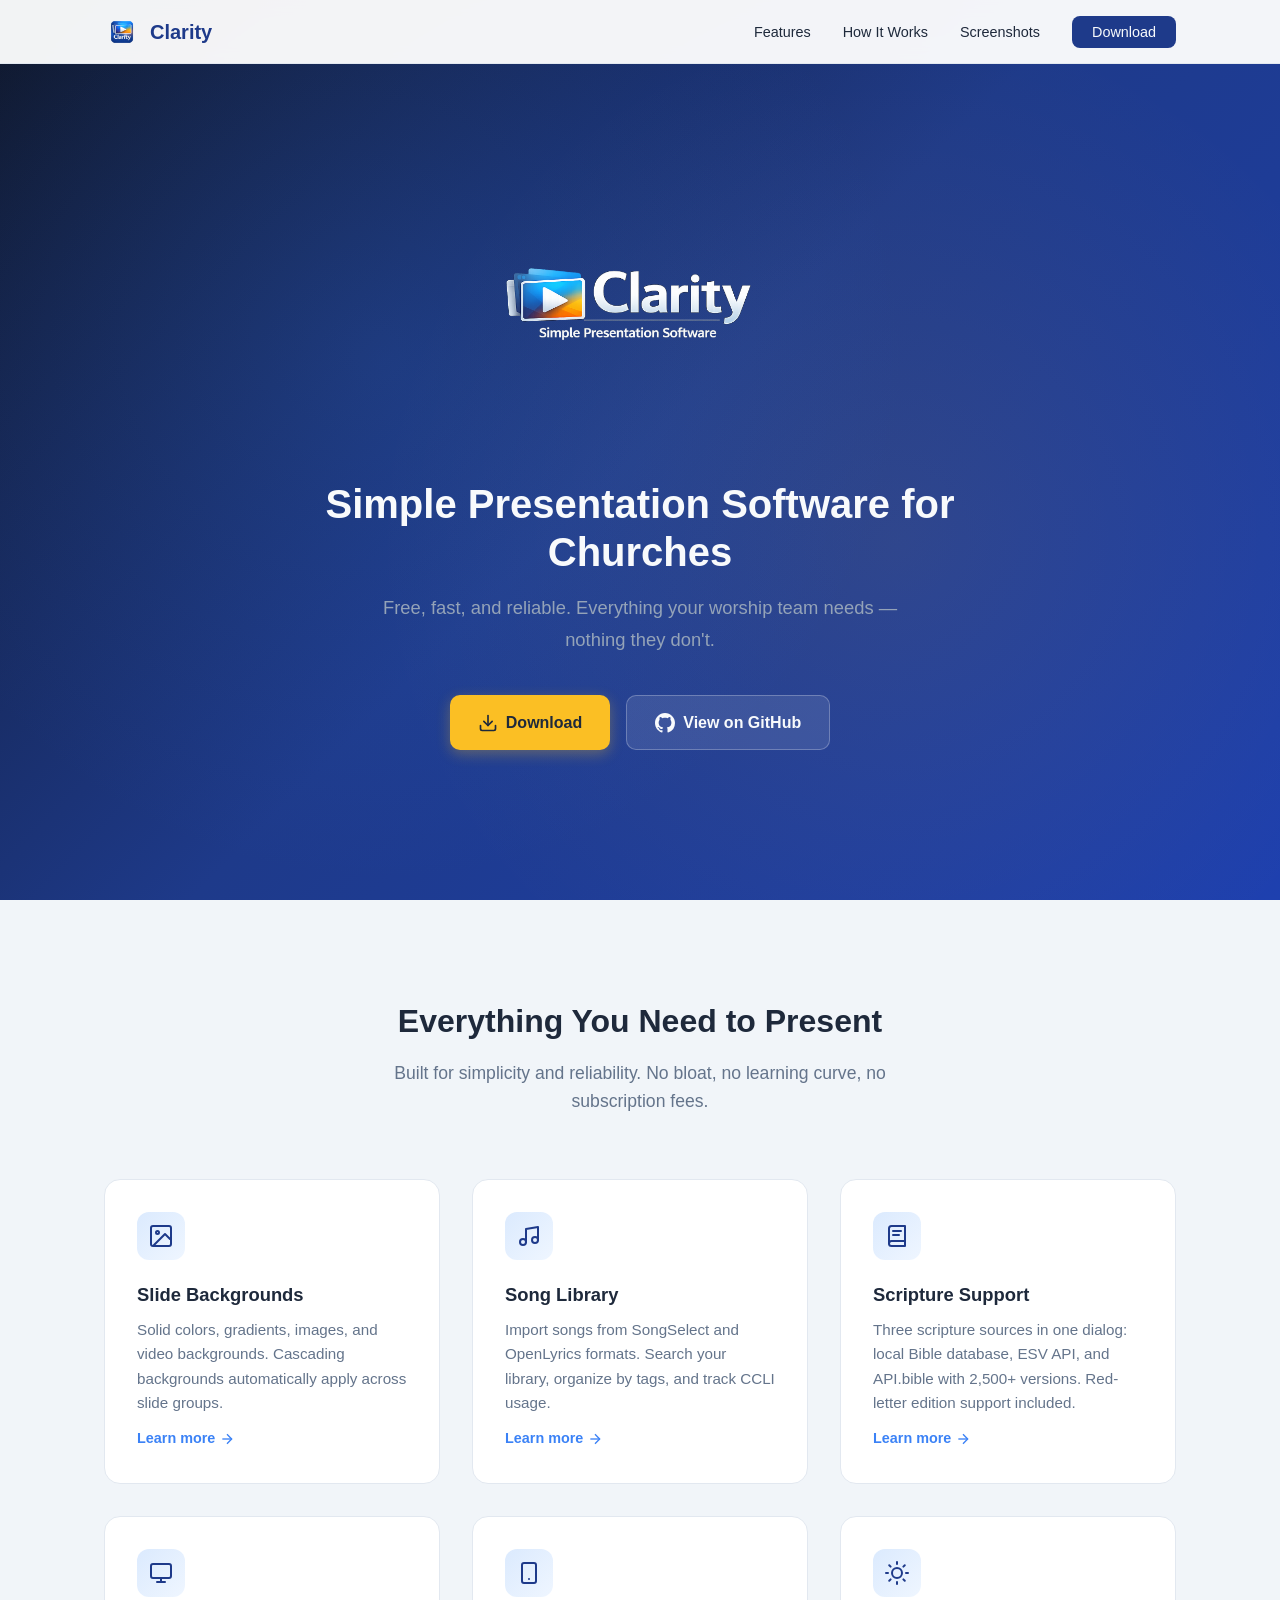
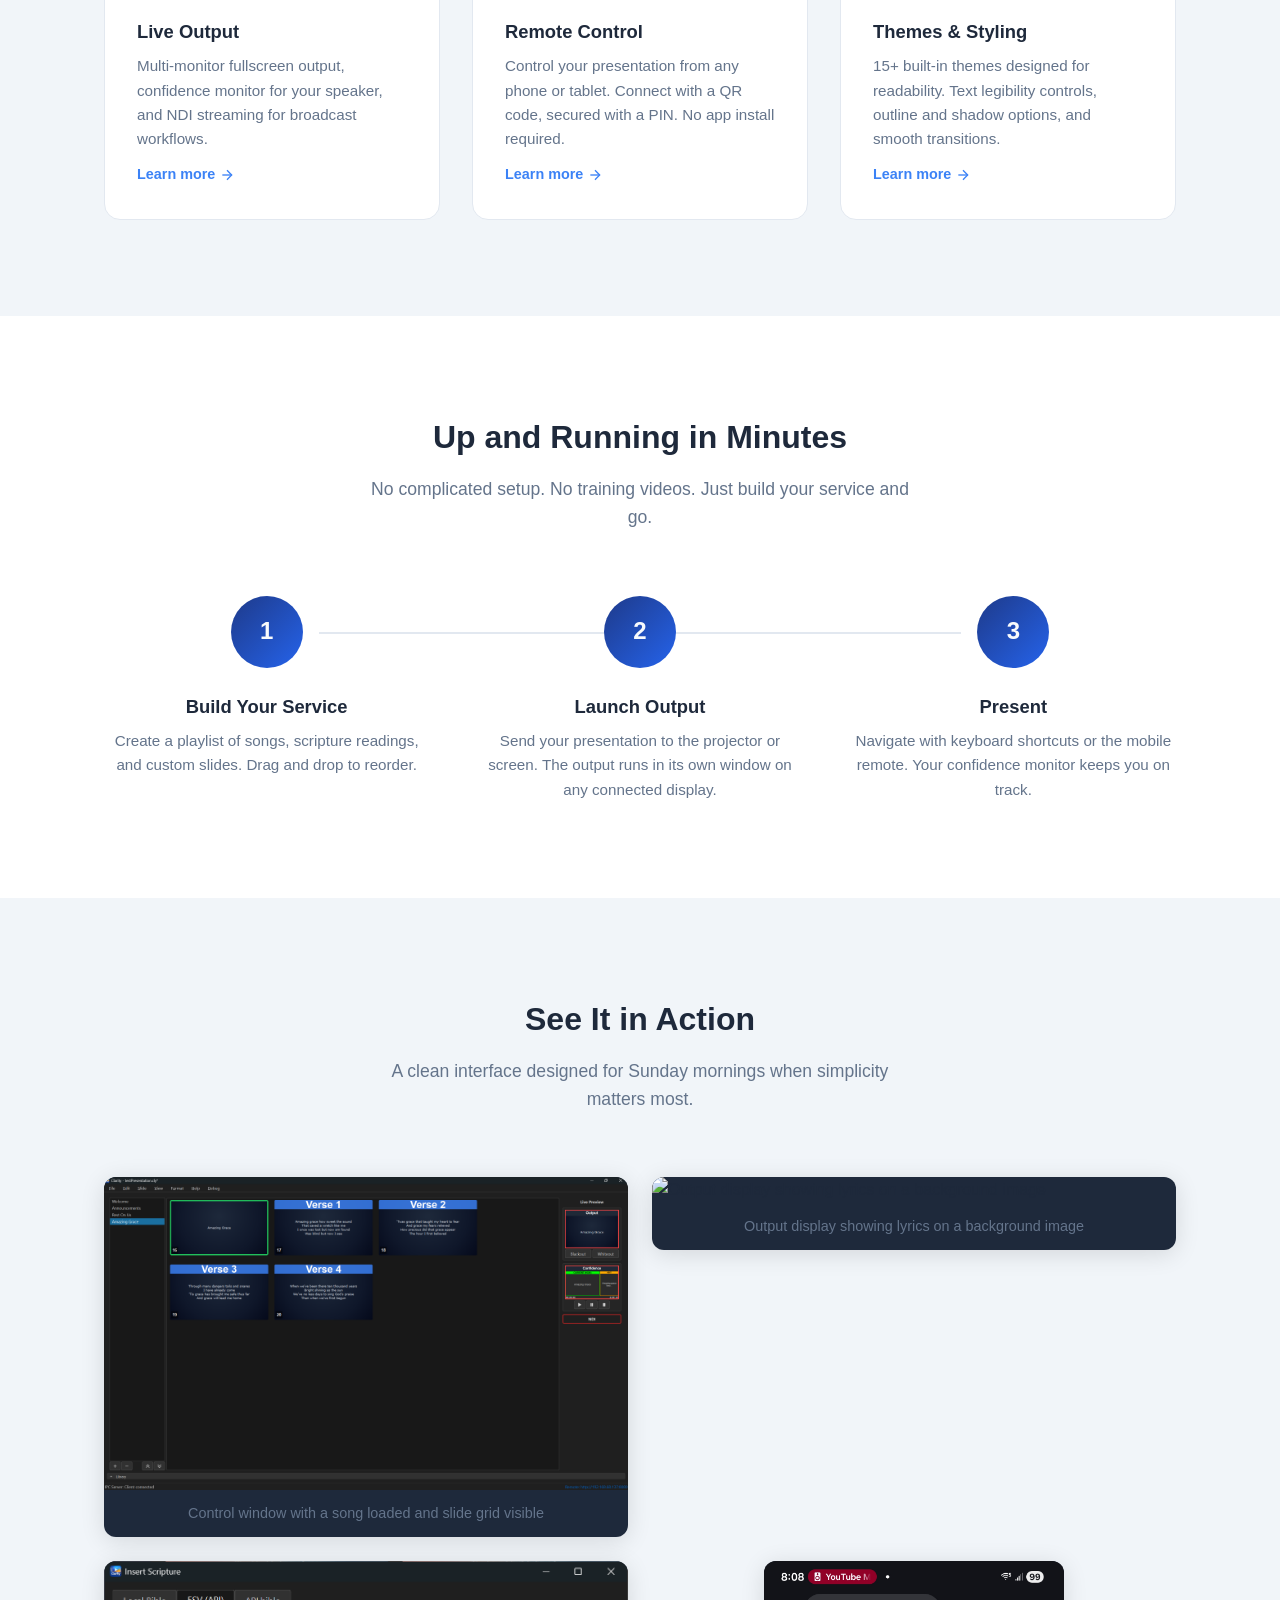
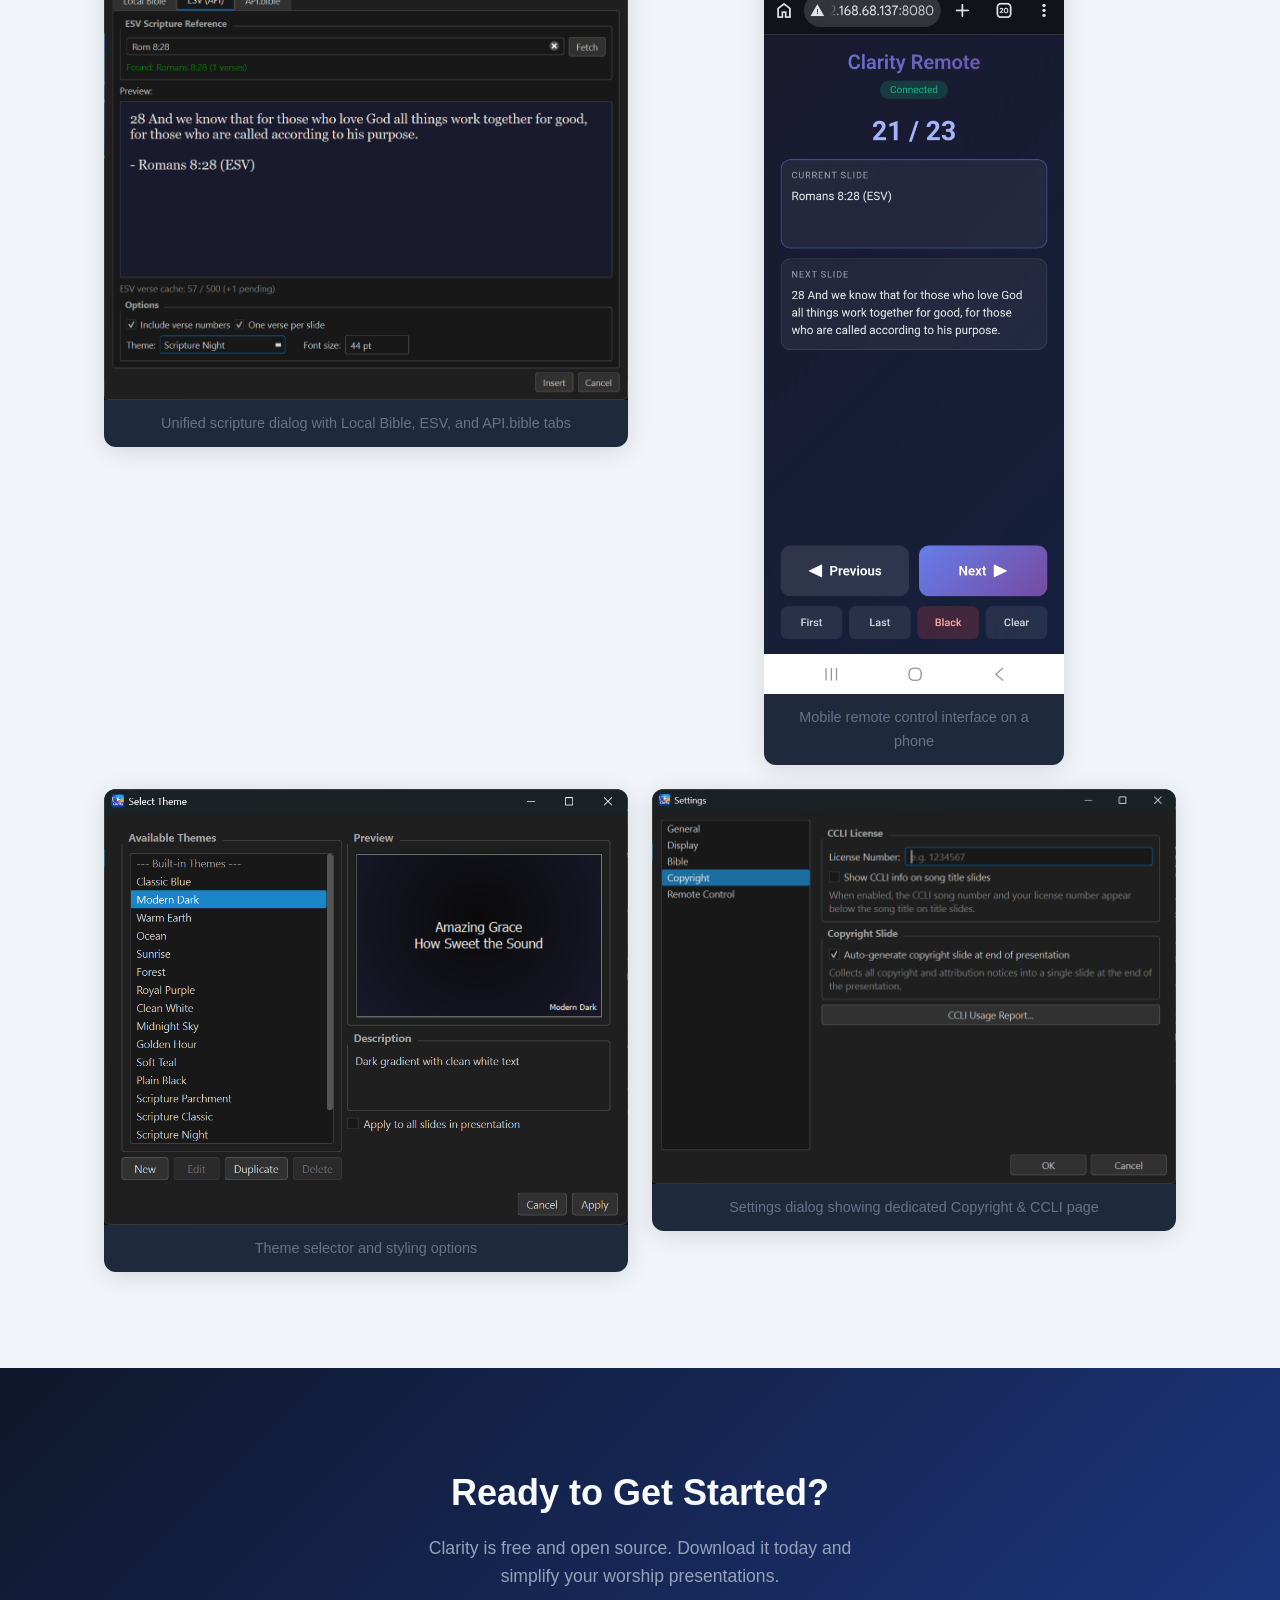
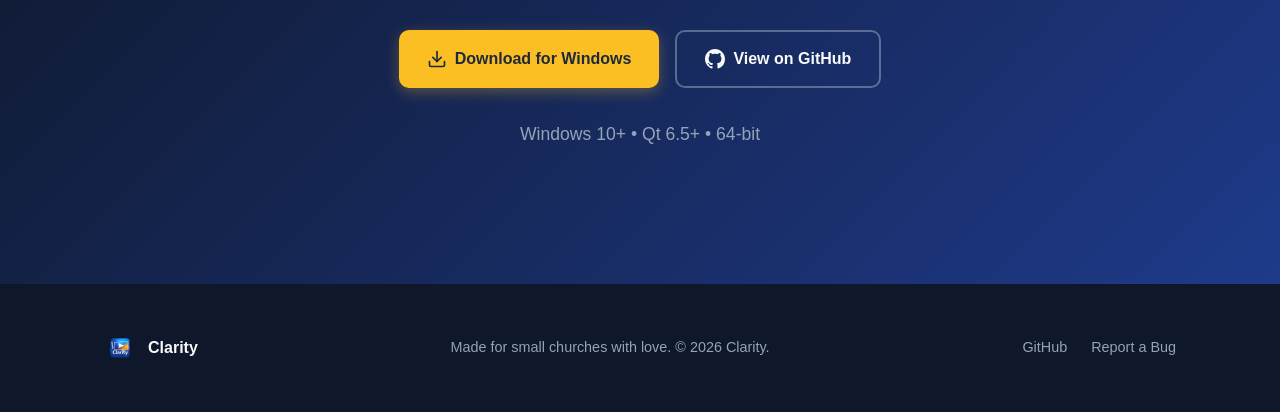
==== commit ee190c91: "Add website screenshots, fix slide editing for songs/scripture, add legibility to SlideStyle Website" ====
--- a/site/index.html
+++ b/site/index.html
@@ -158,24 +158,42 @@
             <p>A clean interface designed for Sunday mornings when simplicity matters most.</p>
         </div>
         <div class="screenshots-grid fade-in-group">
-            <div class="screenshot-placeholder">
-                <span>Screenshot: Control window with a song loaded and slide grid visible</span>
-            </div>
-            <div class="screenshot-placeholder">
-                <span>Screenshot: Output display showing lyrics on a background image</span>
-            </div>
-            <div class="screenshot-placeholder">
-                <span>Screenshot: Unified scripture dialog with Local Bible, ESV, and API.bible tabs</span>
-            </div>
-            <div class="screenshot-placeholder">
-                <span>Screenshot: Mobile remote control interface on a phone</span>
-            </div>
-            <div class="screenshot-placeholder">
-                <span>Screenshot: Theme selector and styling options</span>
-            </div>
-            <div class="screenshot-placeholder">
-                <span>Screenshot: Settings dialog showing dedicated Copyright &amp; CCLI page</span>
-            </div>
+            <figure class="screenshot-item">
+                <img src="images/Screenshot%20Control%20window%20with%20a%20song%20loaded%20and%20slide%20grid%20visible.png"
+                     alt="Control window with a song loaded and slide grid visible"
+                     loading="lazy">
+                <figcaption>Control window with a song loaded and slide grid visible</figcaption>
+            </figure>
+            <figure class="screenshot-item">
+                <img src="images/Screenshot%20Output%20display%20showing%20lyrics%20on%20a%20background%20image.png"
+                     alt="Output display showing lyrics on a background image"
+                     loading="lazy">
+                <figcaption>Output display showing lyrics on a background image</figcaption>
+            </figure>
+            <figure class="screenshot-item">
+                <img src="images/Screenshot%20Unified%20scripture%20dialog%20with%20Local%20Bible%2C%20ESV%2C%20and%20API.bible%20tabs.png"
+                     alt="Unified scripture dialog with Local Bible, ESV, and API.bible tabs"
+                     loading="lazy">
+                <figcaption>Unified scripture dialog with Local Bible, ESV, and API.bible tabs</figcaption>
+            </figure>
+            <figure class="screenshot-item screenshot-item-phone">
+                <img src="images/Screenshot%20Mobile%20remote%20control%20interface%20on%20a%20phone.jpg"
+                     alt="Mobile remote control interface on a phone"
+                     loading="lazy">
+                <figcaption>Mobile remote control interface on a phone</figcaption>
+            </figure>
+            <figure class="screenshot-item">
+                <img src="images/Screenshot%20theme%20selector%20and%20styling%20options.png"
+                     alt="Theme selector and styling options"
+                     loading="lazy">
+                <figcaption>Theme selector and styling options</figcaption>
+            </figure>
+            <figure class="screenshot-item">
+                <img src="images/Screenshot%20Settings%20dialog%20showing%20dedicated%20Copyright%20%26%20CCLI%20page.png"
+                     alt="Settings dialog showing dedicated Copyright and CCLI page"
+                     loading="lazy">
+                <figcaption>Settings dialog showing dedicated Copyright &amp; CCLI page</figcaption>
+            </figure>
         </div>
     </div>
 </section>
--- a/site/css/style.css
+++ b/site/css/style.css
@@ -451,6 +451,33 @@
     font-weight: 500;
 }
 
+.screenshot-item {
+    margin: 0;
+    border-radius: 12px;
+    overflow: hidden;
+    box-shadow: 0 4px 24px rgba(0, 0, 0, 0.12);
+    background: #1e293b;
+    align-self: start;
+}
+
+.screenshot-item img {
+    width: 100%;
+    height: auto;
+    display: block;
+}
+
+.screenshot-item figcaption {
+    padding: 12px 16px;
+    font-size: 0.9rem;
+    color: var(--color-muted);
+    text-align: center;
+}
+
+.screenshot-item-phone {
+    max-width: 300px;
+    justify-self: center;
+}
+
 /* --- Download CTA --- */
 .cta-section {
     text-align: center;
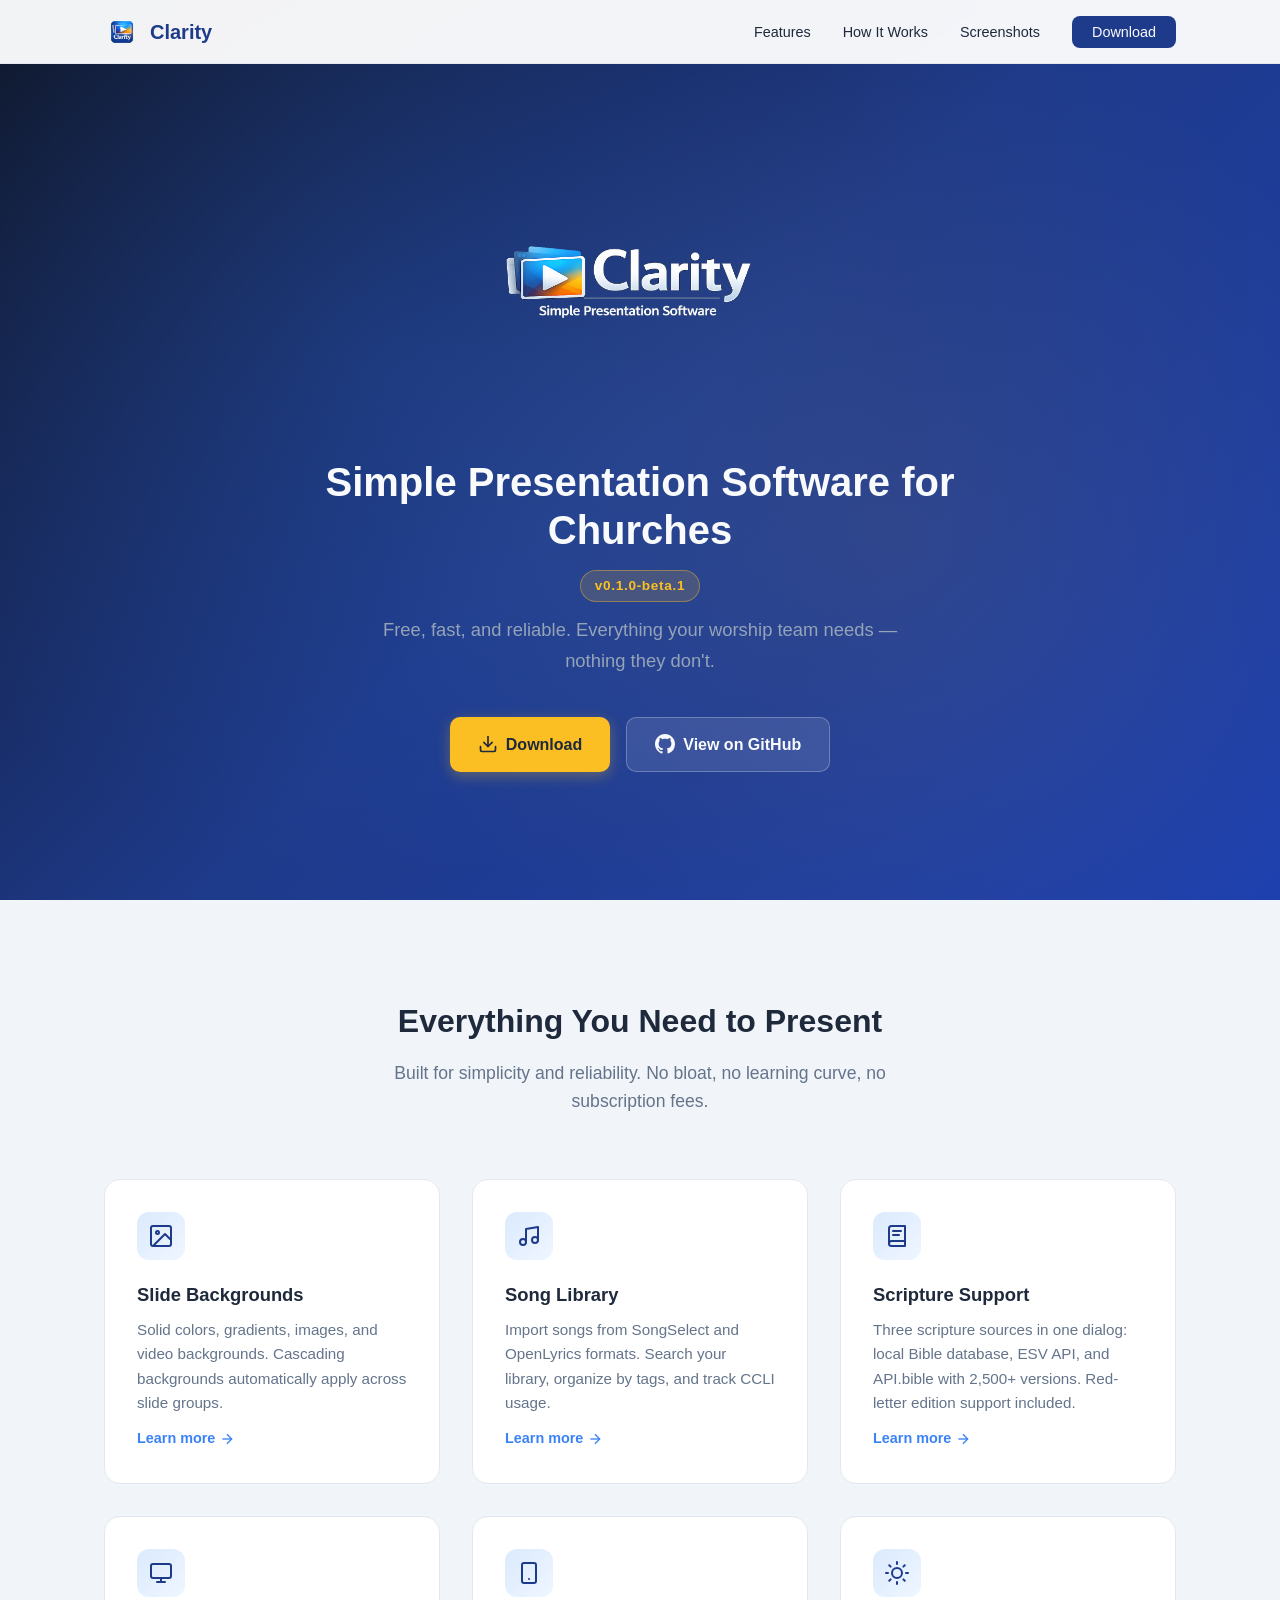
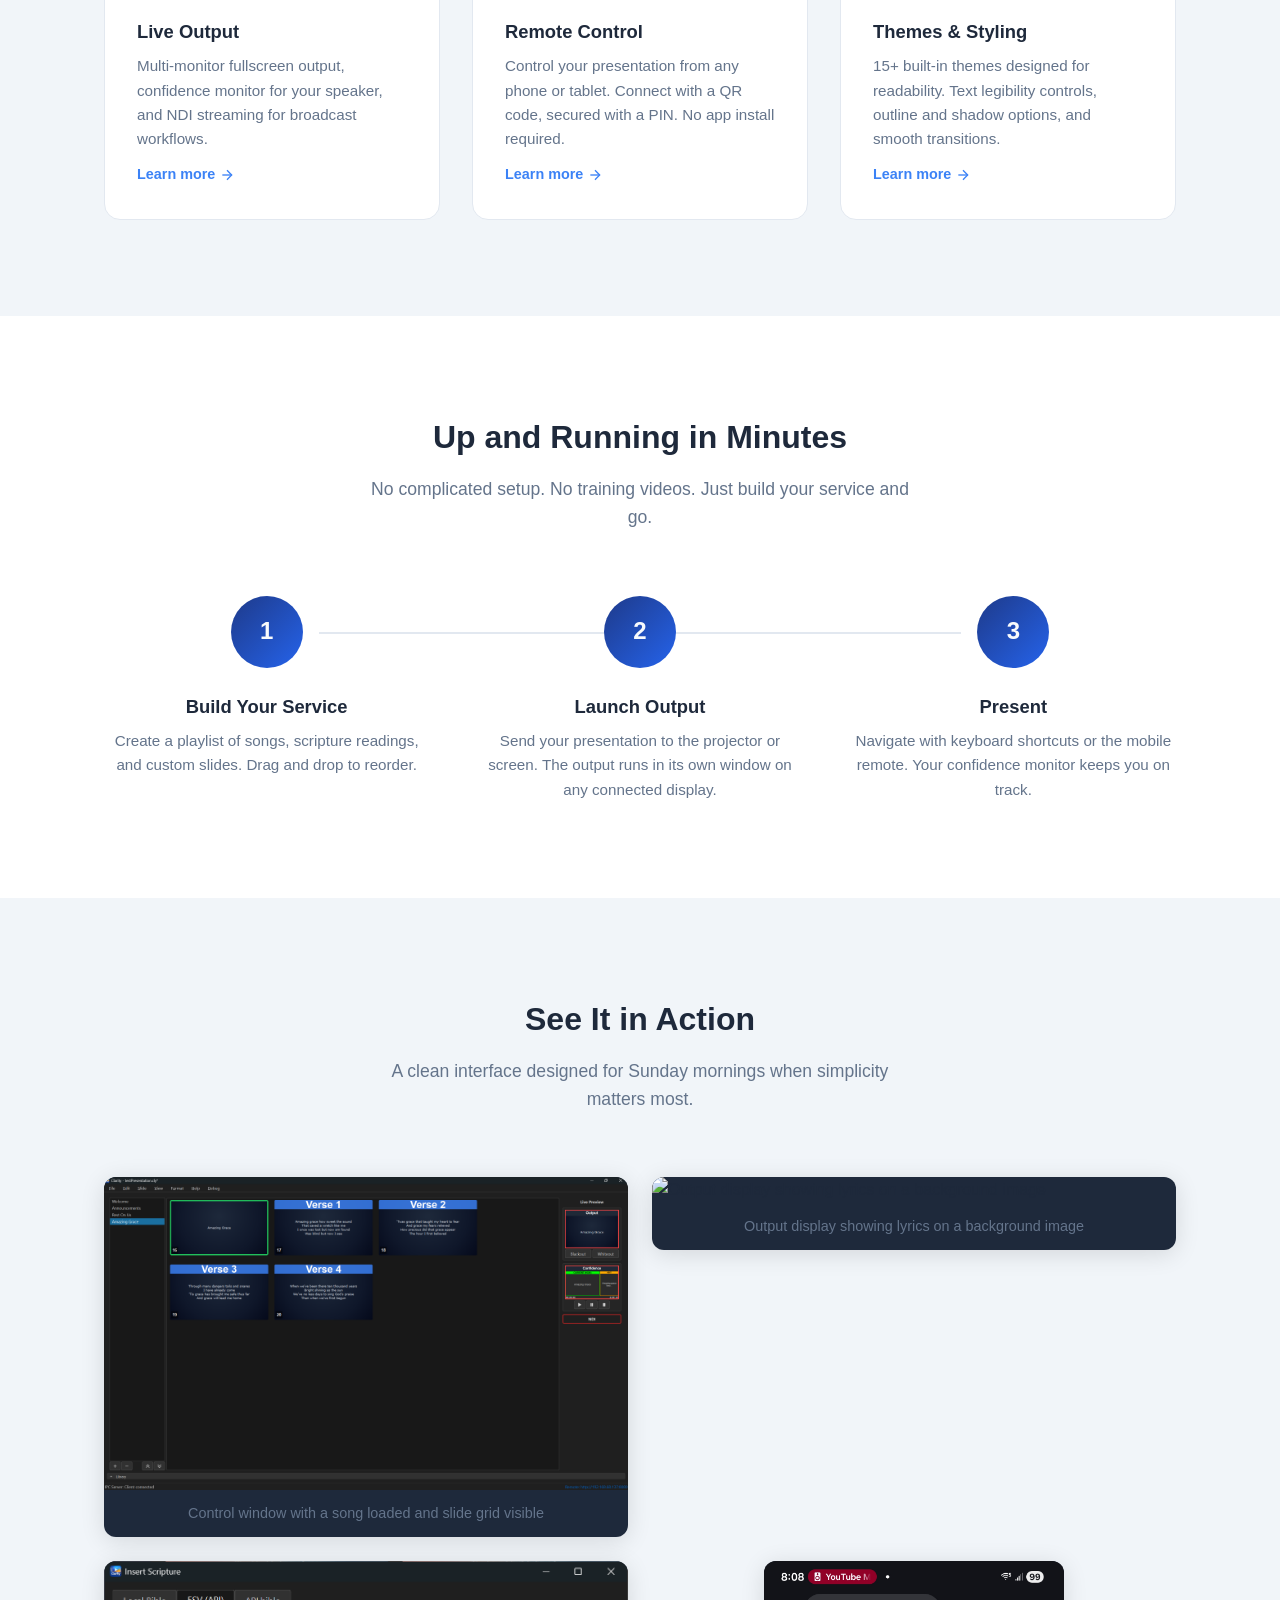
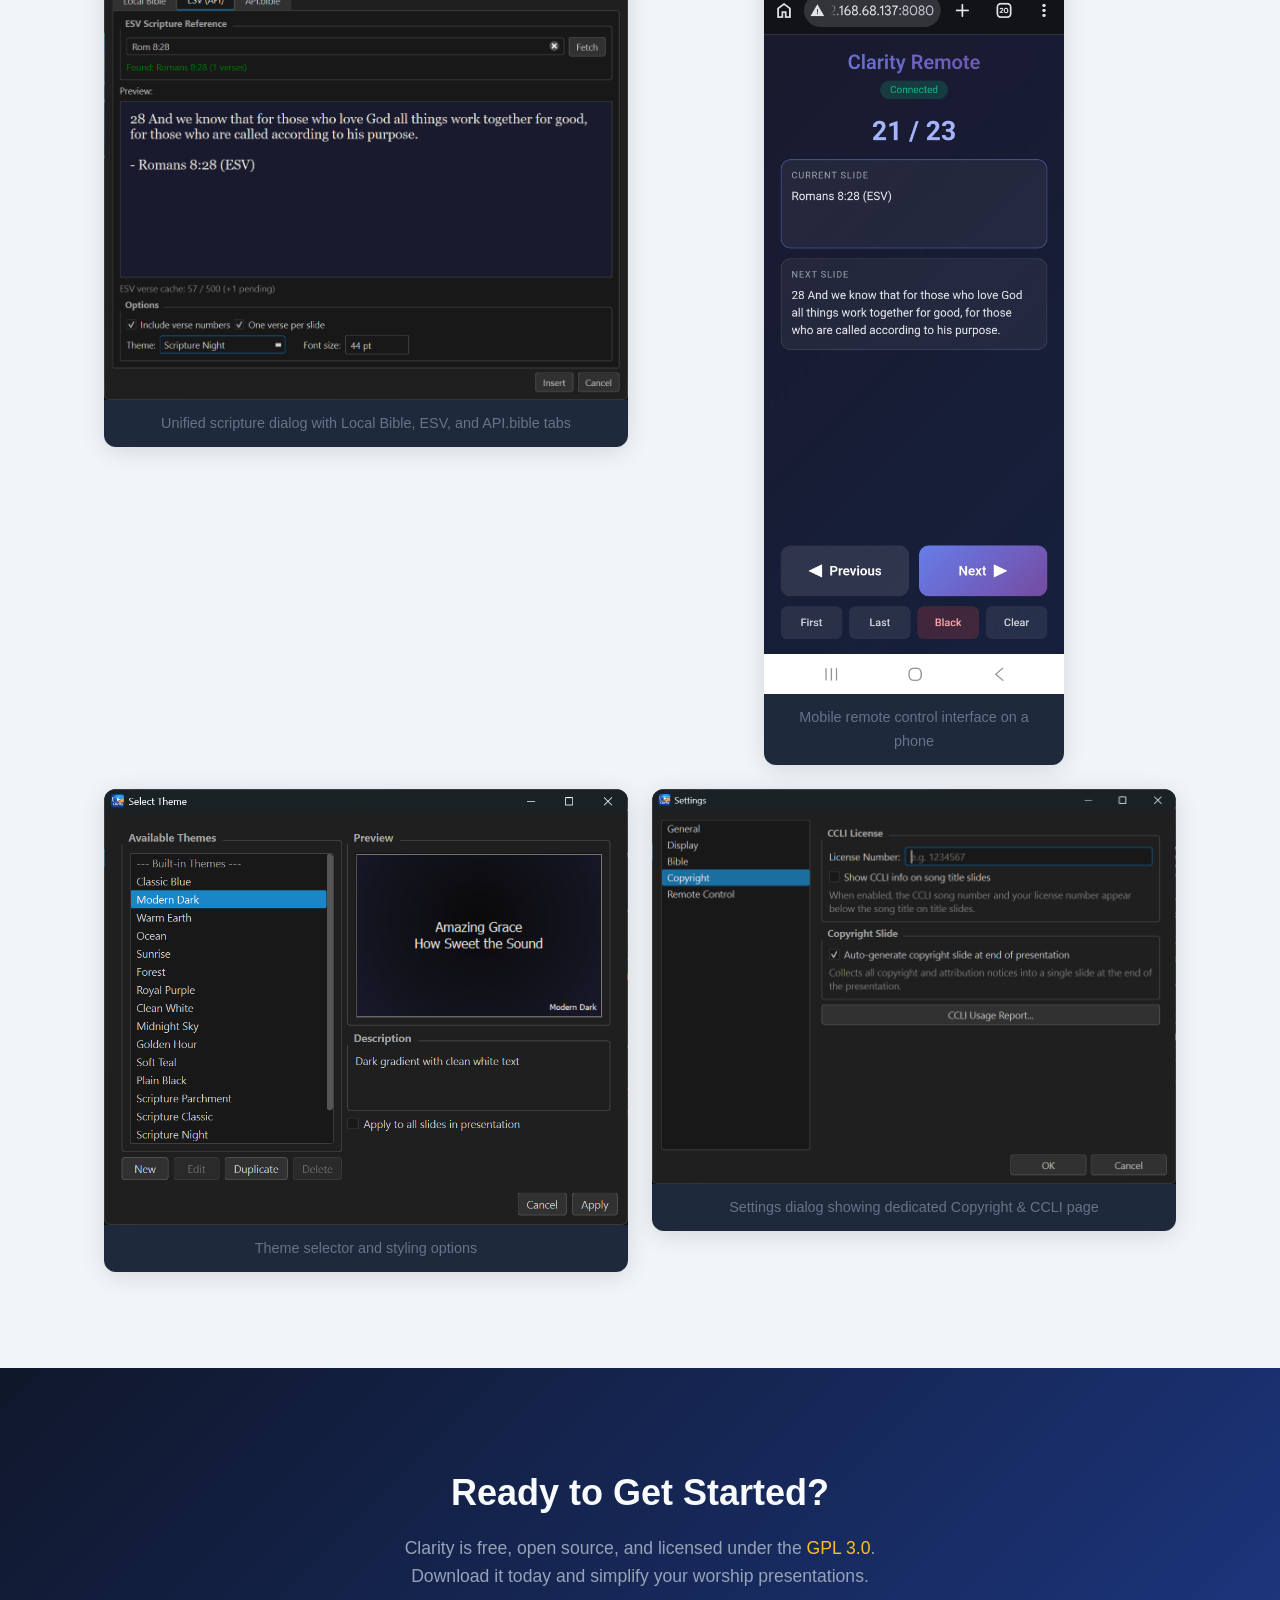
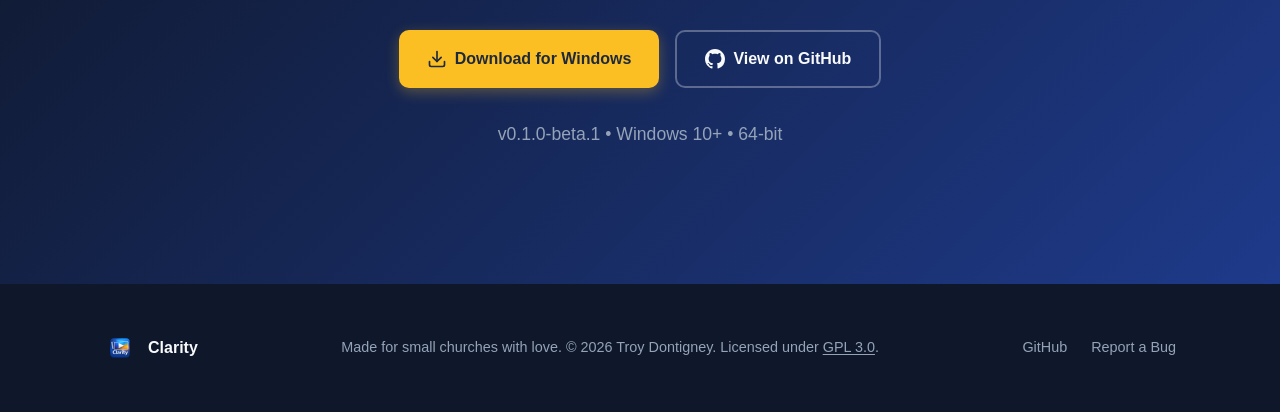
==== commit 1e9b3900: "Add GPL 3.0 licensing, About dialog, and centralized version (0.1.0-beta.1) - Add GPL 3.0 LICENSE fi" ====
--- a/site/index.html
+++ b/site/index.html
@@ -36,6 +36,7 @@
     <div class="hero-content">
         <img src="images/logo-full.png" alt="Clarity — Simple Presentation Software" class="hero-logo">
         <h1>Simple Presentation Software for Churches</h1>
+        <p class="hero-badge">v0.1.0-beta.1</p>
         <p class="subtitle">Free, fast, and reliable. Everything your worship team needs&nbsp;&mdash; nothing they don't.</p>
         <div class="hero-buttons">
             <a href="#download" class="btn btn-primary" data-download>
@@ -202,7 +203,7 @@
 <section class="section section-dark" id="download">
     <div class="container cta-section">
         <h2>Ready to Get Started?</h2>
-        <p>Clarity is free and open source. Download it today and simplify your worship presentations.</p>
+        <p>Clarity is free, open source, and licensed under the <a href="https://www.gnu.org/licenses/gpl-3.0.en.html" target="_blank" rel="noopener" style="color: #fbbf24;">GPL&nbsp;3.0</a>. Download it today and simplify your worship presentations.</p>
         <div class="cta-buttons">
             <a href="#" class="btn btn-primary tooltip-wrap" data-download>
                 <svg width="20" height="20" viewBox="0 0 24 24" fill="none" stroke="currentColor" stroke-width="2" stroke-linecap="round" stroke-linejoin="round"><path d="M21 15v4a2 2 0 0 1-2 2H5a2 2 0 0 1-2-2v-4"/><polyline points="7 10 12 15 17 10"/><line x1="12" y1="15" x2="12" y2="3"/></svg>
@@ -214,7 +215,7 @@
                 View on GitHub
             </a>
         </div>
-        <p class="system-req">Windows 10+ &bull; Qt 6.5+ &bull; 64-bit</p>
+        <p class="system-req">v0.1.0-beta.1 &bull; Windows 10+ &bull; 64-bit</p>
     </div>
 </section>
 
@@ -227,7 +228,7 @@
                 <span>Clarity</span>
             </div>
             <div class="footer-center">
-                Made for small churches with love. &copy; 2026 Clarity.
+                Made for small churches with love. &copy; 2026 Troy Dontigney. Licensed under <a href="https://www.gnu.org/licenses/gpl-3.0.en.html" target="_blank" rel="noopener">GPL&nbsp;3.0</a>.
             </div>
             <div class="footer-links">
                 <a href="https://github.com/EpicSalvation/Clarity" target="_blank" rel="noopener">GitHub</a>
--- a/site/css/style.css
+++ b/site/css/style.css
@@ -213,6 +213,19 @@
     margin-bottom: 16px;
 }
 
+.hero-badge {
+    display: inline-block;
+    background: rgba(251, 191, 36, 0.15);
+    border: 1px solid rgba(251, 191, 36, 0.4);
+    color: #fbbf24;
+    font-size: 0.85rem;
+    font-weight: 600;
+    letter-spacing: 0.05em;
+    padding: 4px 14px;
+    border-radius: 999px;
+    margin-bottom: 12px;
+}
+
 .hero .subtitle {
     font-size: 1.15rem;
     color: #94a3b8;
@@ -547,6 +560,16 @@
 .footer-center {
     font-size: 0.9rem;
     text-align: center;
+}
+
+.footer-center a {
+    color: #94a3b8;
+    text-decoration: underline;
+    text-underline-offset: 2px;
+}
+
+.footer-center a:hover {
+    color: var(--color-text-light);
 }
 
 .footer-links {
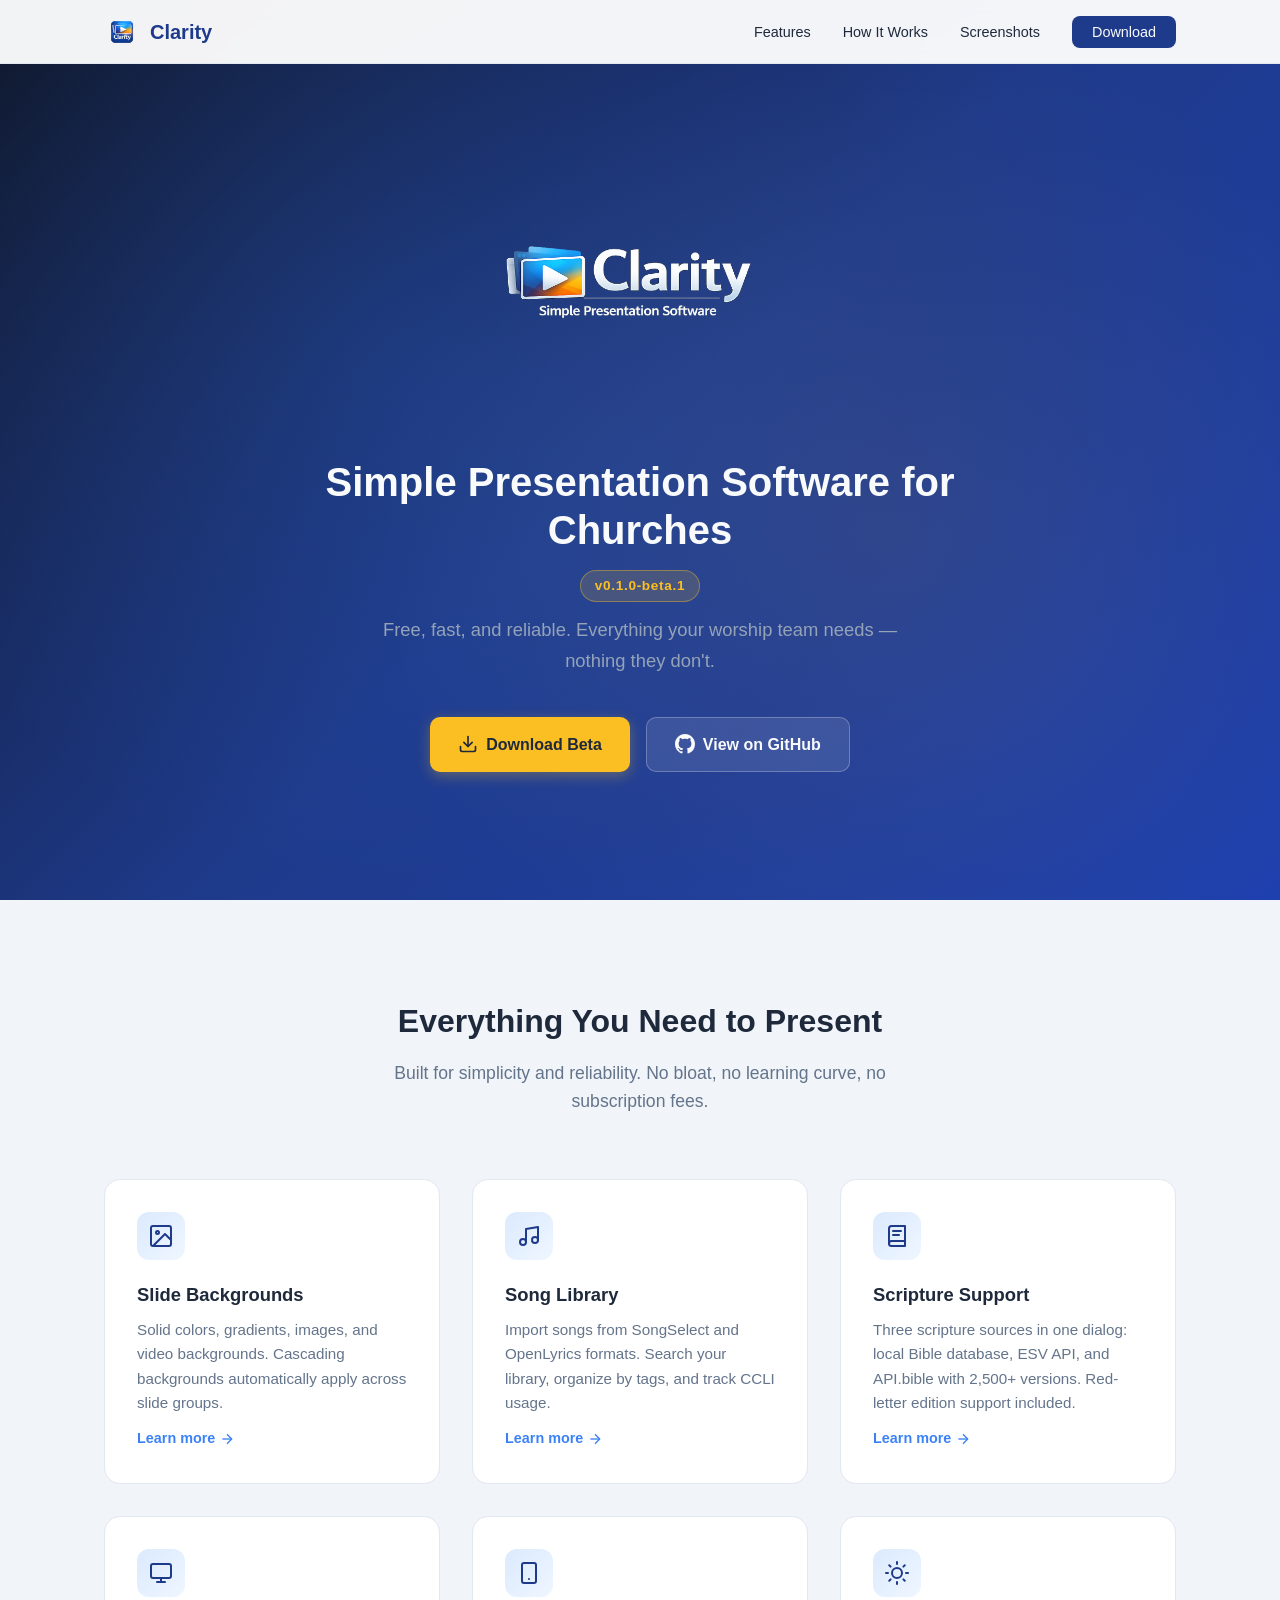
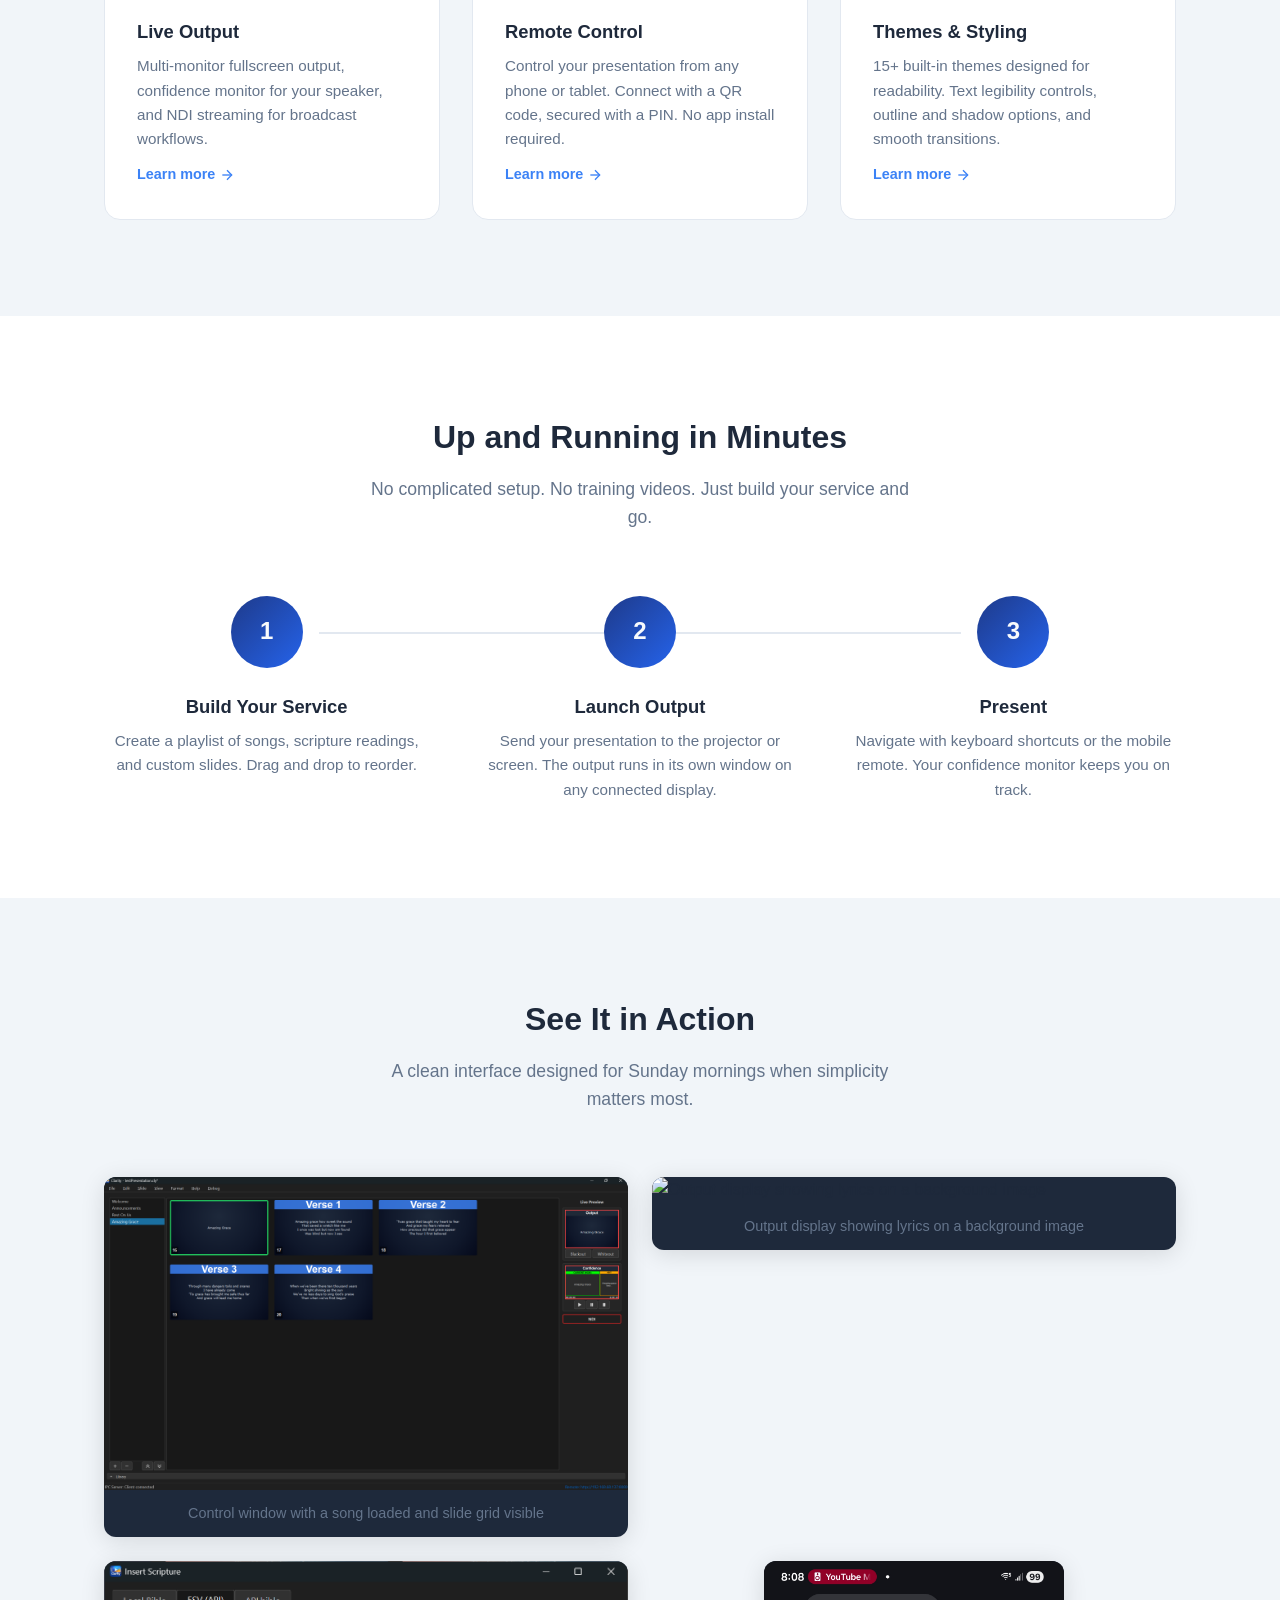
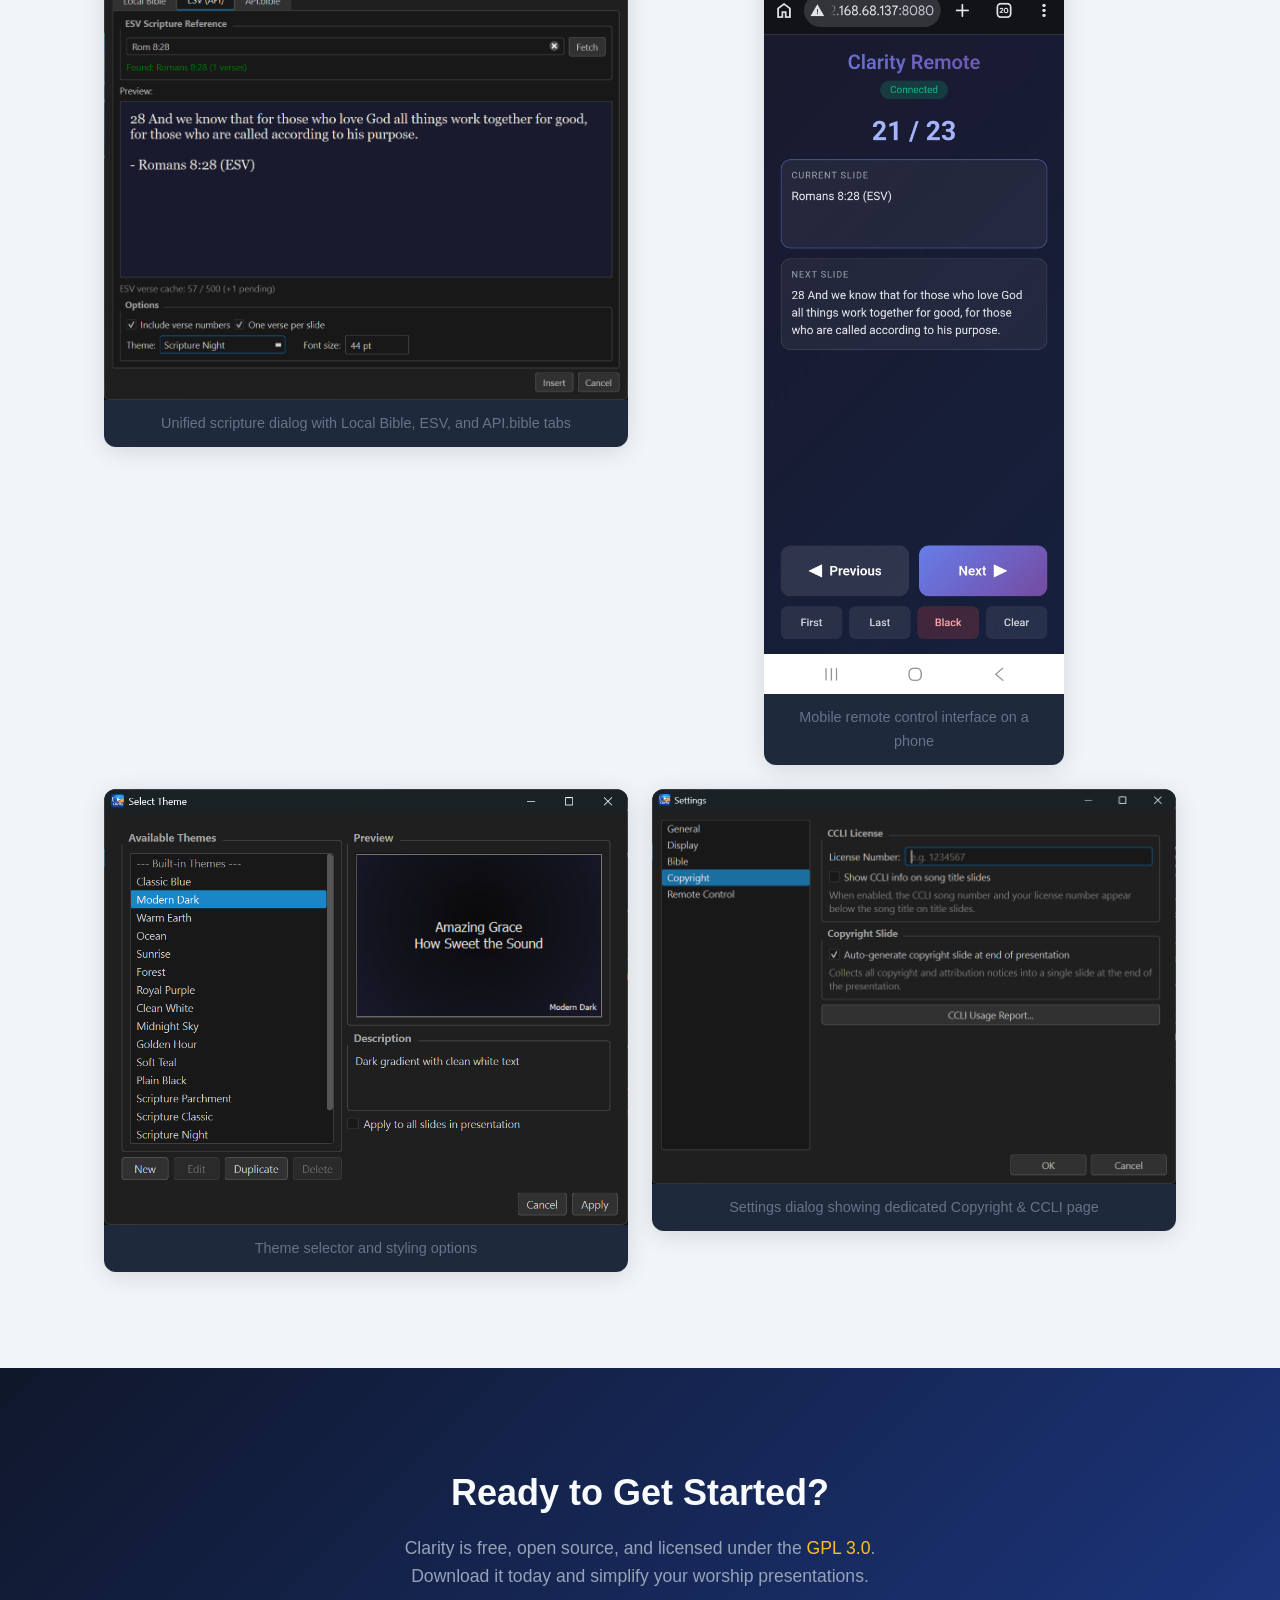
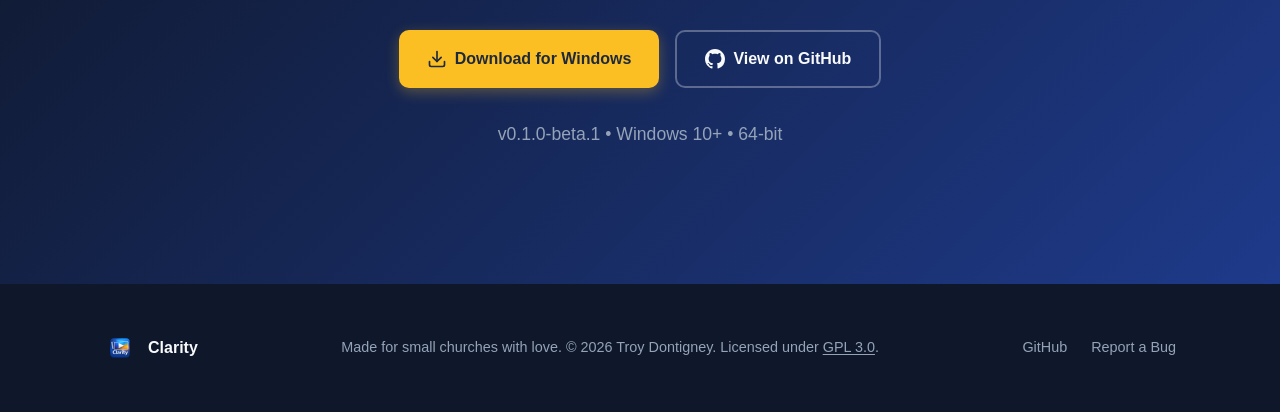
==== commit 4ee75e4c: "Link website download buttons to GitHub release Download buttons now link directly to the v0.1.0-bet" ====
--- a/site/index.html
+++ b/site/index.html
@@ -39,9 +39,9 @@
         <p class="hero-badge">v0.1.0-beta.1</p>
         <p class="subtitle">Free, fast, and reliable. Everything your worship team needs&nbsp;&mdash; nothing they don't.</p>
         <div class="hero-buttons">
-            <a href="#download" class="btn btn-primary" data-download>
+            <a href="https://github.com/EpicSalvation/Clarity/releases/download/v0.1.0-beta.1/ClaritySetup-0.1.0-beta.1.exe" class="btn btn-primary">
                 <svg width="20" height="20" viewBox="0 0 24 24" fill="none" stroke="currentColor" stroke-width="2" stroke-linecap="round" stroke-linejoin="round"><path d="M21 15v4a2 2 0 0 1-2 2H5a2 2 0 0 1-2-2v-4"/><polyline points="7 10 12 15 17 10"/><line x1="12" y1="15" x2="12" y2="3"/></svg>
-                Download
+                Download Beta
             </a>
             <a href="https://github.com/EpicSalvation/Clarity" class="btn btn-secondary" target="_blank" rel="noopener">
                 <svg width="20" height="20" viewBox="0 0 24 24" fill="currentColor"><path d="M12 0C5.37 0 0 5.37 0 12c0 5.31 3.435 9.795 8.205 11.385.6.105.825-.255.825-.57 0-.285-.015-1.23-.015-2.235-3.015.555-3.795-.735-4.035-1.41-.135-.345-.72-1.41-1.23-1.695-.42-.225-1.02-.78-.015-.795.945-.015 1.62.87 1.845 1.23 1.08 1.815 2.805 1.305 3.495.99.105-.78.42-1.305.765-1.605-2.67-.3-5.46-1.335-5.46-5.925 0-1.305.465-2.385 1.23-3.225-.12-.3-.54-1.53.12-3.18 0 0 1.005-.315 3.3 1.23.96-.27 1.98-.405 3-.405s2.04.135 3 .405c2.295-1.56 3.3-1.23 3.3-1.23.66 1.65.24 2.88.12 3.18.765.84 1.23 1.905 1.23 3.225 0 4.605-2.805 5.625-5.475 5.925.435.375.81 1.095.81 2.22 0 1.605-.015 2.895-.015 3.3 0 .315.225.69.825.57A12.02 12.02 0 0 0 24 12c0-6.63-5.37-12-12-12z"/></svg>
@@ -205,10 +205,9 @@
         <h2>Ready to Get Started?</h2>
         <p>Clarity is free, open source, and licensed under the <a href="https://www.gnu.org/licenses/gpl-3.0.en.html" target="_blank" rel="noopener" style="color: #fbbf24;">GPL&nbsp;3.0</a>. Download it today and simplify your worship presentations.</p>
         <div class="cta-buttons">
-            <a href="#" class="btn btn-primary tooltip-wrap" data-download>
+            <a href="https://github.com/EpicSalvation/Clarity/releases/download/v0.1.0-beta.1/ClaritySetup-0.1.0-beta.1.exe" class="btn btn-primary">
                 <svg width="20" height="20" viewBox="0 0 24 24" fill="none" stroke="currentColor" stroke-width="2" stroke-linecap="round" stroke-linejoin="round"><path d="M21 15v4a2 2 0 0 1-2 2H5a2 2 0 0 1-2-2v-4"/><polyline points="7 10 12 15 17 10"/><line x1="12" y1="15" x2="12" y2="3"/></svg>
                 Download for Windows
-                <span class="tooltip">Coming soon — in active development</span>
             </a>
             <a href="https://github.com/EpicSalvation/Clarity" class="btn btn-outline" target="_blank" rel="noopener" style="border-color: rgba(255,255,255,0.3); color: #f8fafc;">
                 <svg width="20" height="20" viewBox="0 0 24 24" fill="currentColor"><path d="M12 0C5.37 0 0 5.37 0 12c0 5.31 3.435 9.795 8.205 11.385.6.105.825-.255.825-.57 0-.285-.015-1.23-.015-2.235-3.015.555-3.795-.735-4.035-1.41-.135-.345-.72-1.41-1.23-1.695-.42-.225-1.02-.78-.015-.795.945-.015 1.62.87 1.845 1.23 1.08 1.815 2.805 1.305 3.495.99.105-.78.42-1.305.765-1.605-2.67-.3-5.46-1.335-5.46-5.925 0-1.305.465-2.385 1.23-3.225-.12-.3-.54-1.53.12-3.18 0 0 1.005-.315 3.3 1.23.96-.27 1.98-.405 3-.405s2.04.135 3 .405c2.295-1.56 3.3-1.23 3.3-1.23.66 1.65.24 2.88.12 3.18.765.84 1.23 1.905 1.23 3.225 0 4.605-2.805 5.625-5.475 5.925.435.375.81 1.095.81 2.22 0 1.605-.015 2.895-.015 3.3 0 .315.225.69.825.57A12.02 12.02 0 0 0 24 12c0-6.63-5.37-12-12-12z"/></svg>
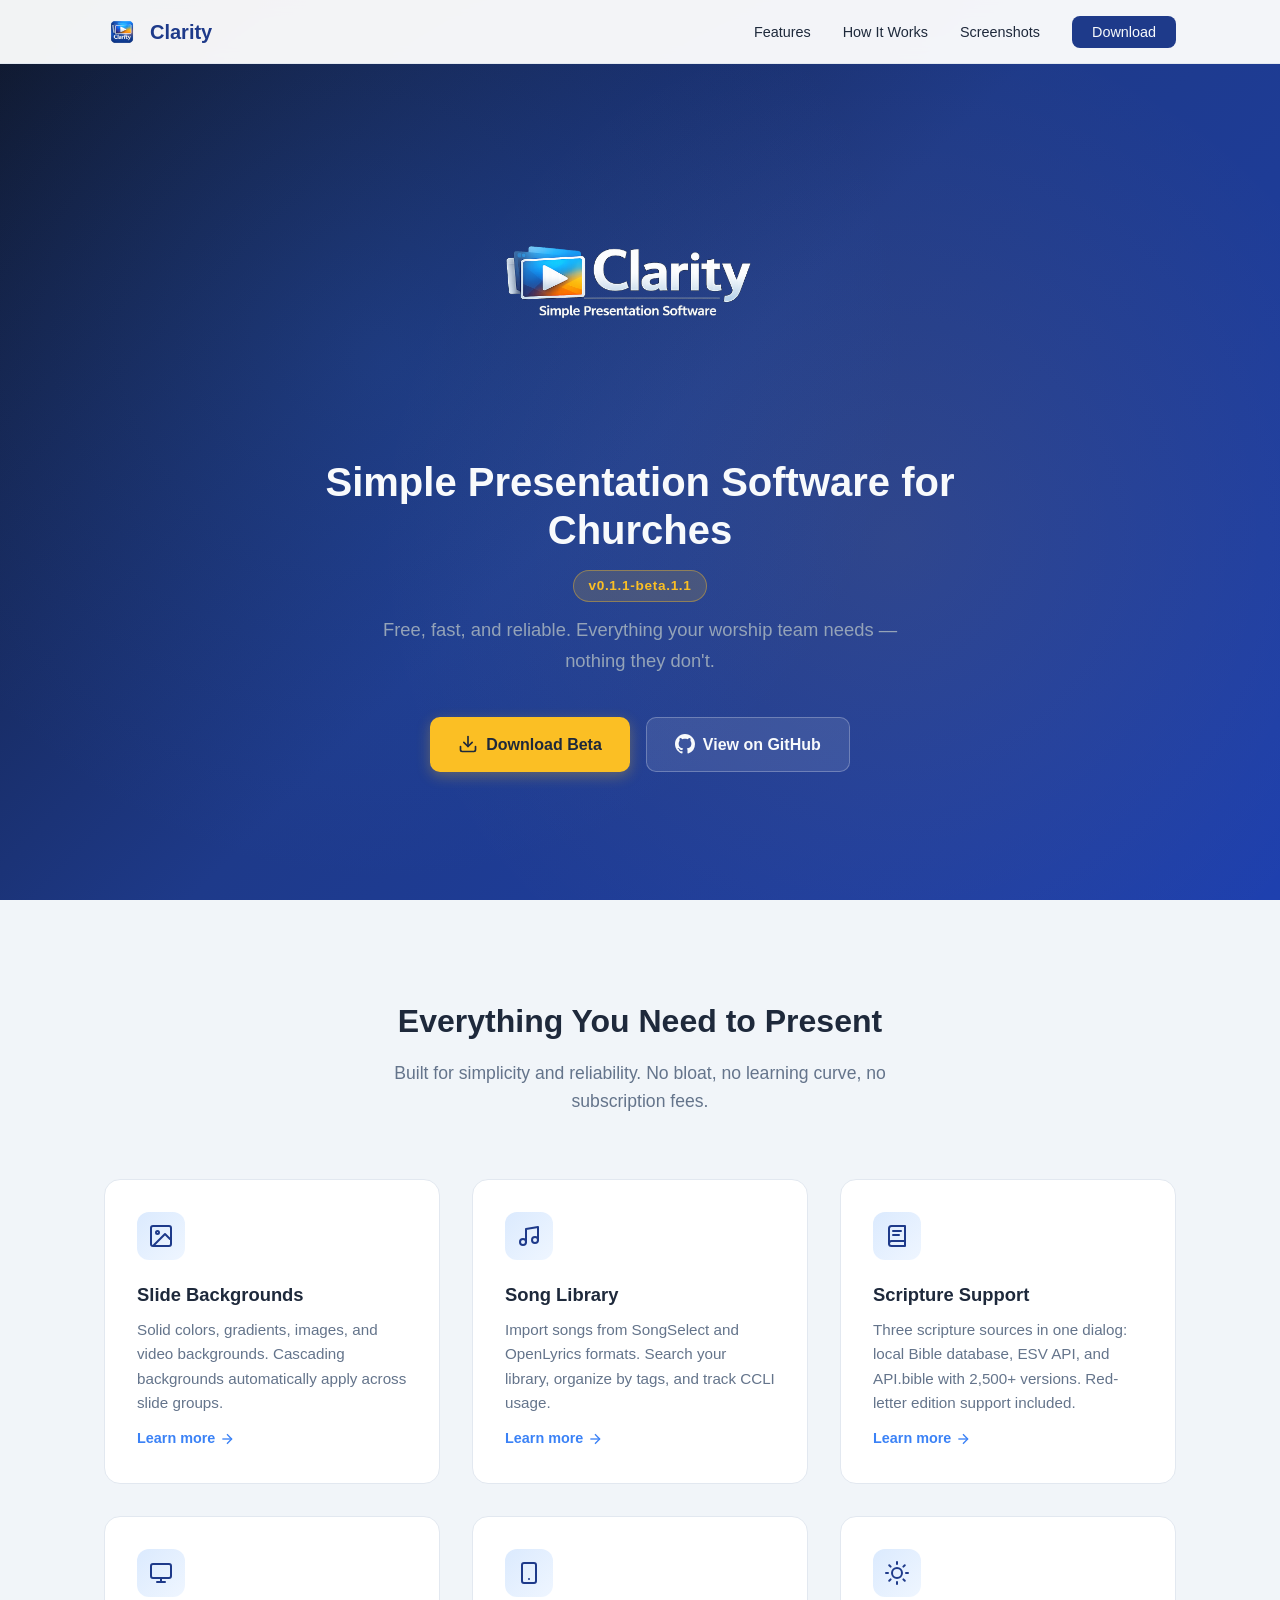
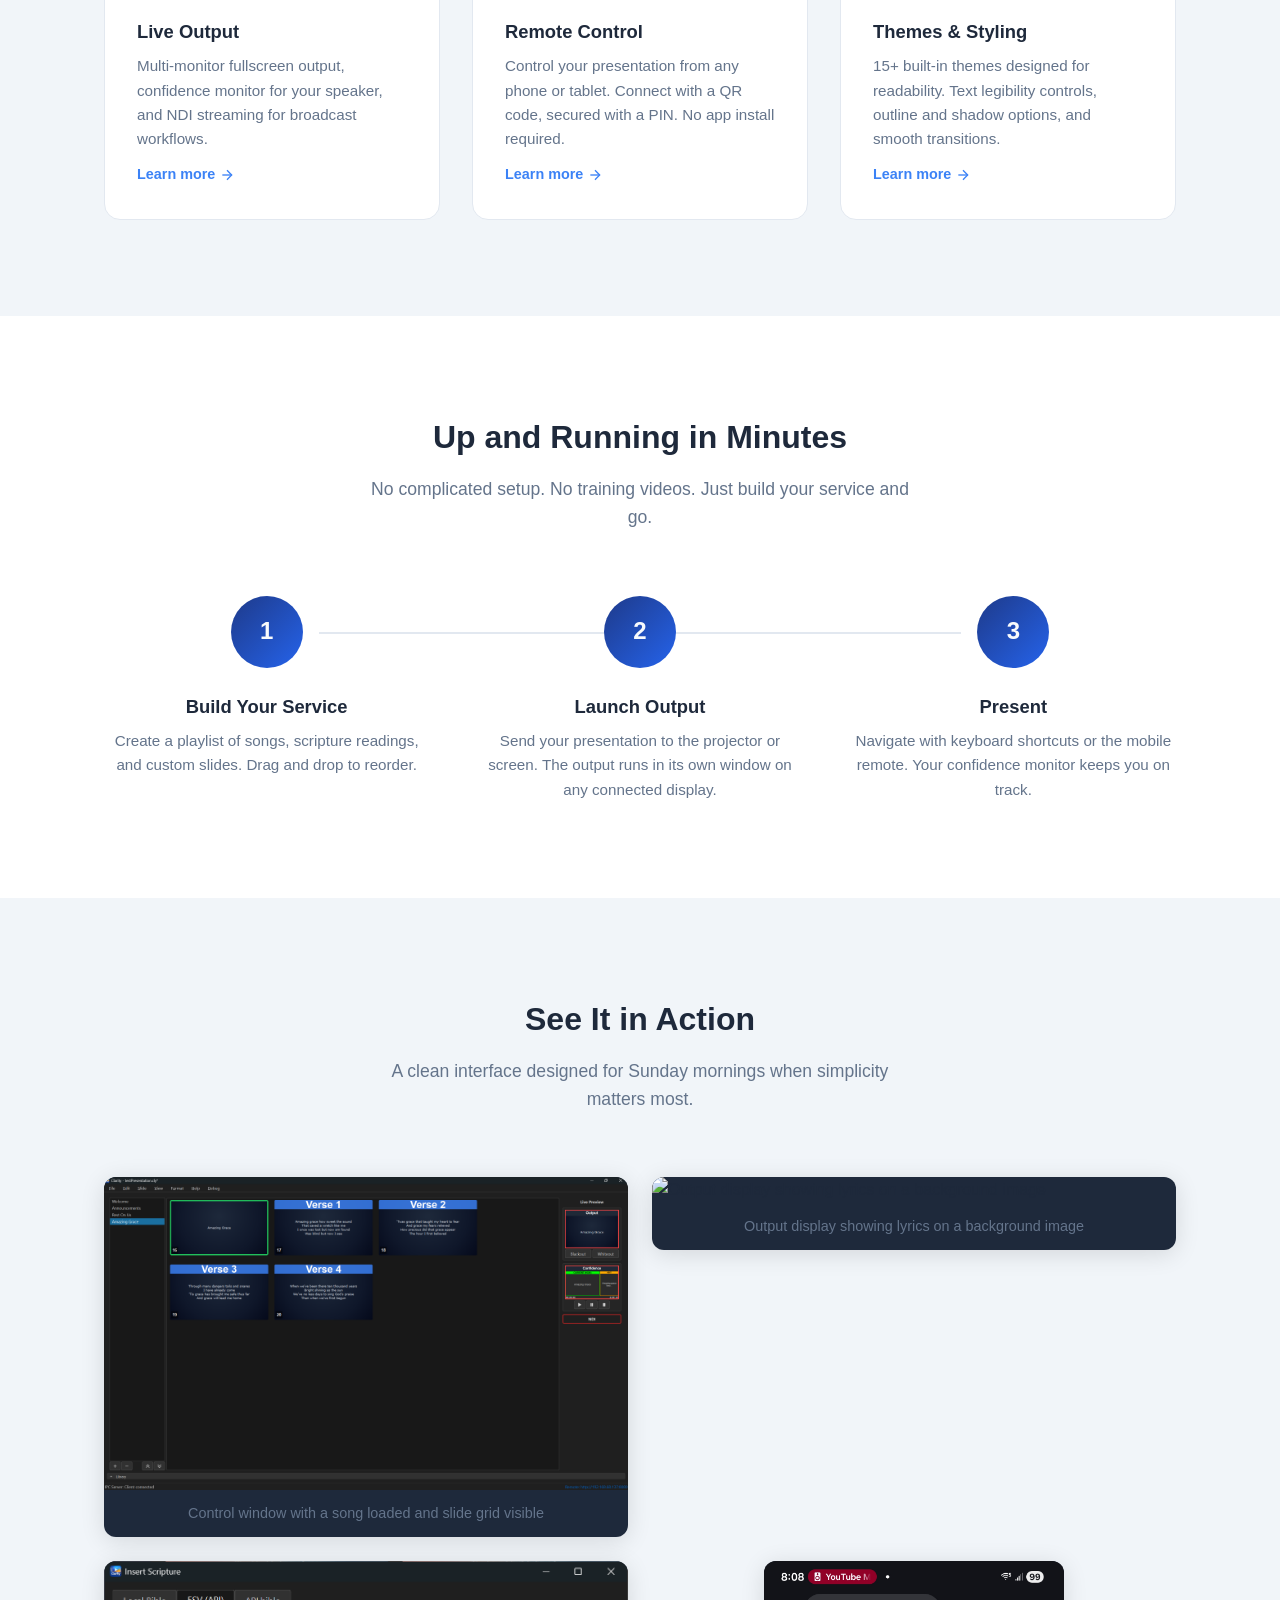
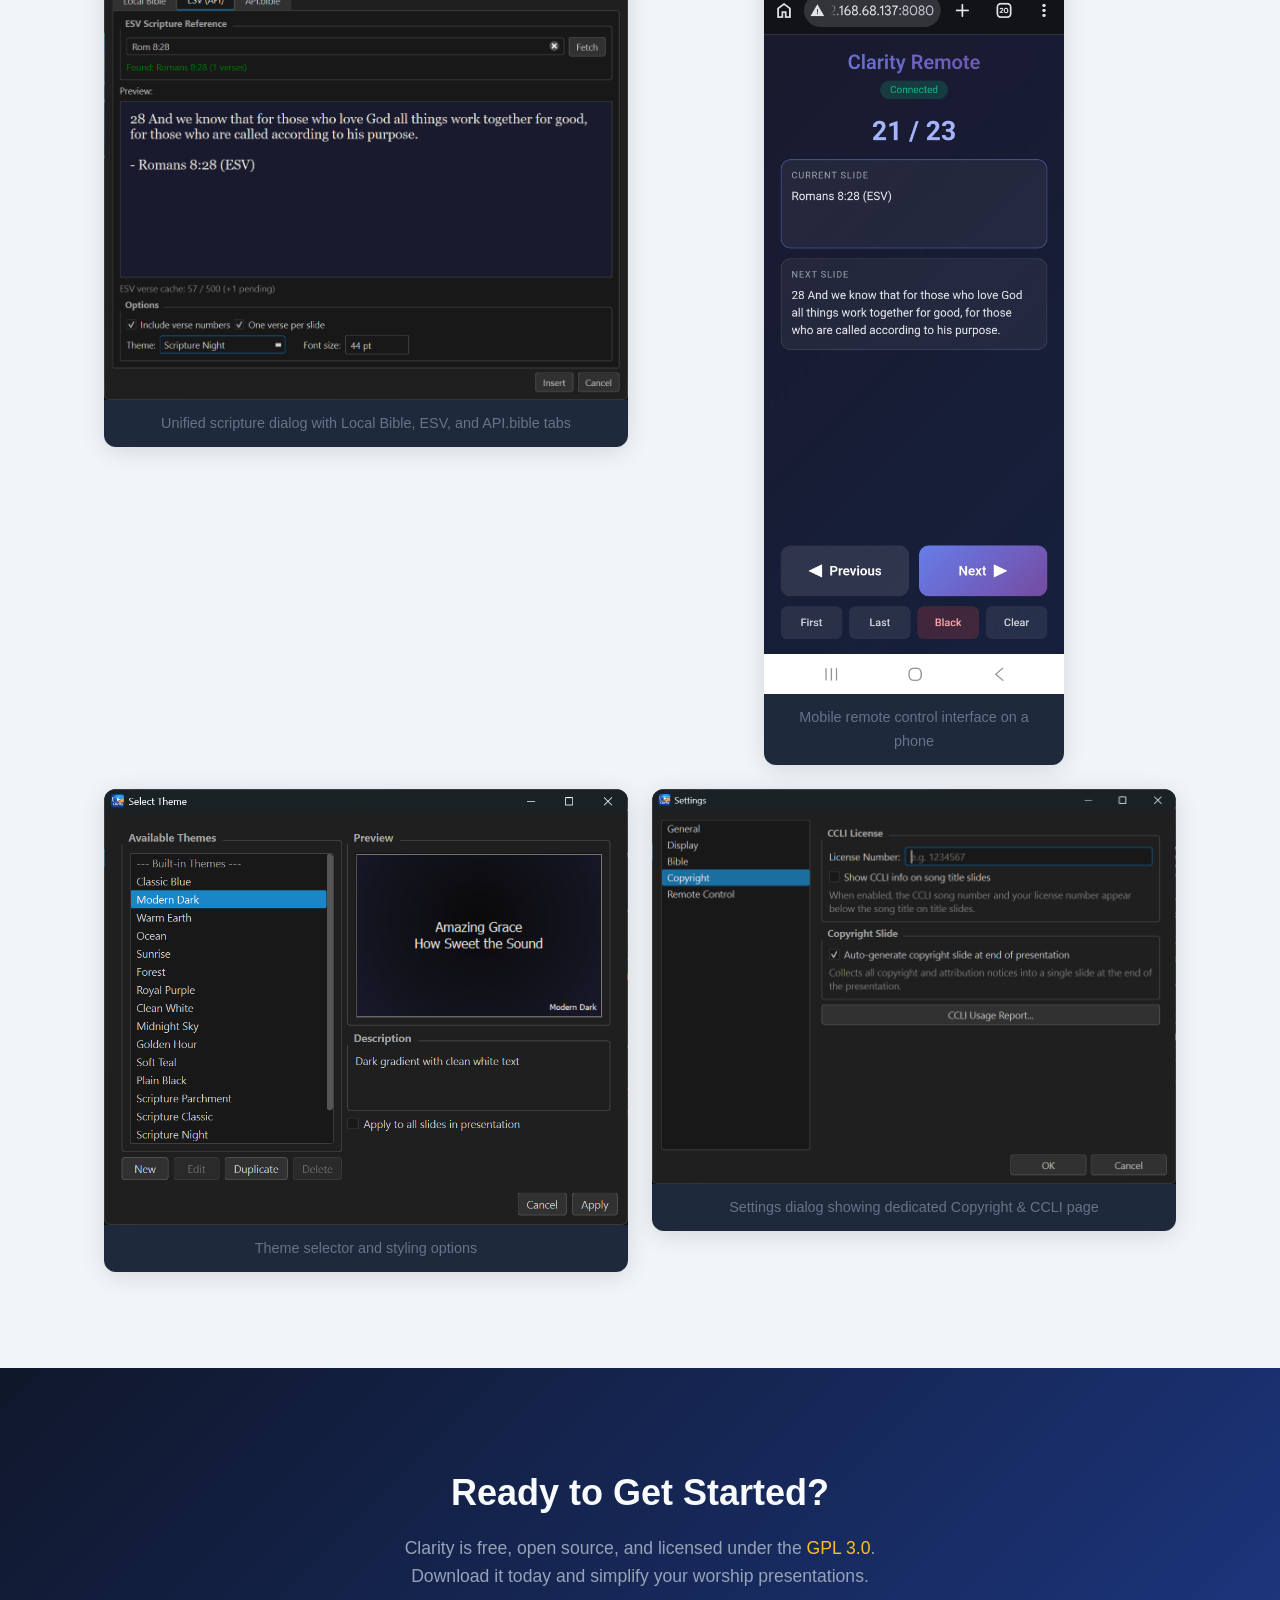
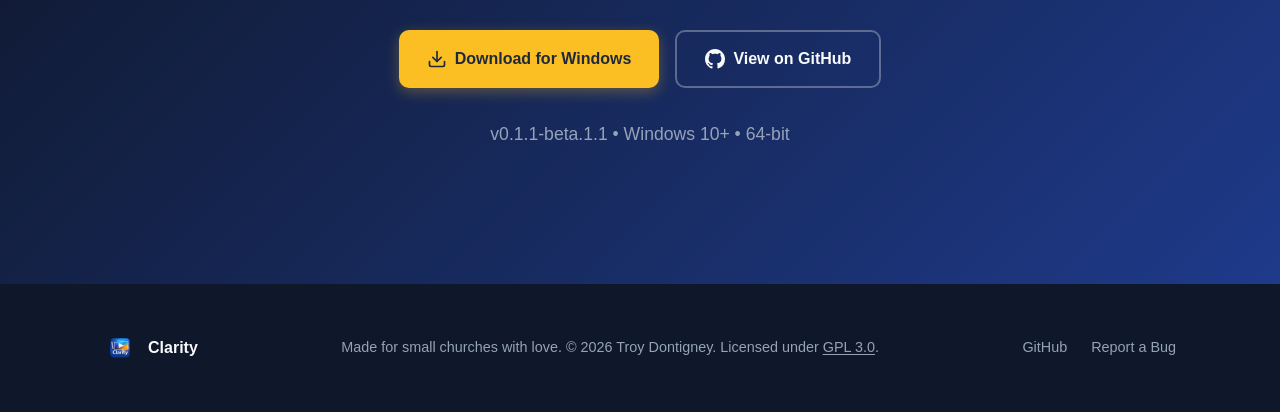
==== commit aaa36d75: "Update website download links to v0.1.1-beta.1.1 Co-Authored-By: Claude Sonnet 4.6 <noreply@anthropi" ====
--- a/site/index.html
+++ b/site/index.html
@@ -36,10 +36,10 @@
     <div class="hero-content">
         <img src="images/logo-full.png" alt="Clarity — Simple Presentation Software" class="hero-logo">
         <h1>Simple Presentation Software for Churches</h1>
-        <p class="hero-badge">v0.1.0-beta.1</p>
+        <p class="hero-badge">v0.1.1-beta.1.1</p>
         <p class="subtitle">Free, fast, and reliable. Everything your worship team needs&nbsp;&mdash; nothing they don't.</p>
         <div class="hero-buttons">
-            <a href="https://github.com/EpicSalvation/Clarity/releases/download/v0.1.0-beta.1/ClaritySetup-0.1.0-beta.1.exe" class="btn btn-primary">
+            <a href="https://github.com/EpicSalvation/Clarity/releases/download/v0.1.1-beta.1.1/ClaritySetup-0.1.1-beta.1.1.exe" class="btn btn-primary">
                 <svg width="20" height="20" viewBox="0 0 24 24" fill="none" stroke="currentColor" stroke-width="2" stroke-linecap="round" stroke-linejoin="round"><path d="M21 15v4a2 2 0 0 1-2 2H5a2 2 0 0 1-2-2v-4"/><polyline points="7 10 12 15 17 10"/><line x1="12" y1="15" x2="12" y2="3"/></svg>
                 Download Beta
             </a>
@@ -205,7 +205,7 @@
         <h2>Ready to Get Started?</h2>
         <p>Clarity is free, open source, and licensed under the <a href="https://www.gnu.org/licenses/gpl-3.0.en.html" target="_blank" rel="noopener" style="color: #fbbf24;">GPL&nbsp;3.0</a>. Download it today and simplify your worship presentations.</p>
         <div class="cta-buttons">
-            <a href="https://github.com/EpicSalvation/Clarity/releases/download/v0.1.0-beta.1/ClaritySetup-0.1.0-beta.1.exe" class="btn btn-primary">
+            <a href="https://github.com/EpicSalvation/Clarity/releases/download/v0.1.1-beta.1.1/ClaritySetup-0.1.1-beta.1.1.exe" class="btn btn-primary">
                 <svg width="20" height="20" viewBox="0 0 24 24" fill="none" stroke="currentColor" stroke-width="2" stroke-linecap="round" stroke-linejoin="round"><path d="M21 15v4a2 2 0 0 1-2 2H5a2 2 0 0 1-2-2v-4"/><polyline points="7 10 12 15 17 10"/><line x1="12" y1="15" x2="12" y2="3"/></svg>
                 Download for Windows
             </a>
@@ -214,7 +214,7 @@
                 View on GitHub
             </a>
         </div>
-        <p class="system-req">v0.1.0-beta.1 &bull; Windows 10+ &bull; 64-bit</p>
+        <p class="system-req">v0.1.1-beta.1.1 &bull; Windows 10+ &bull; 64-bit</p>
     </div>
 </section>
 
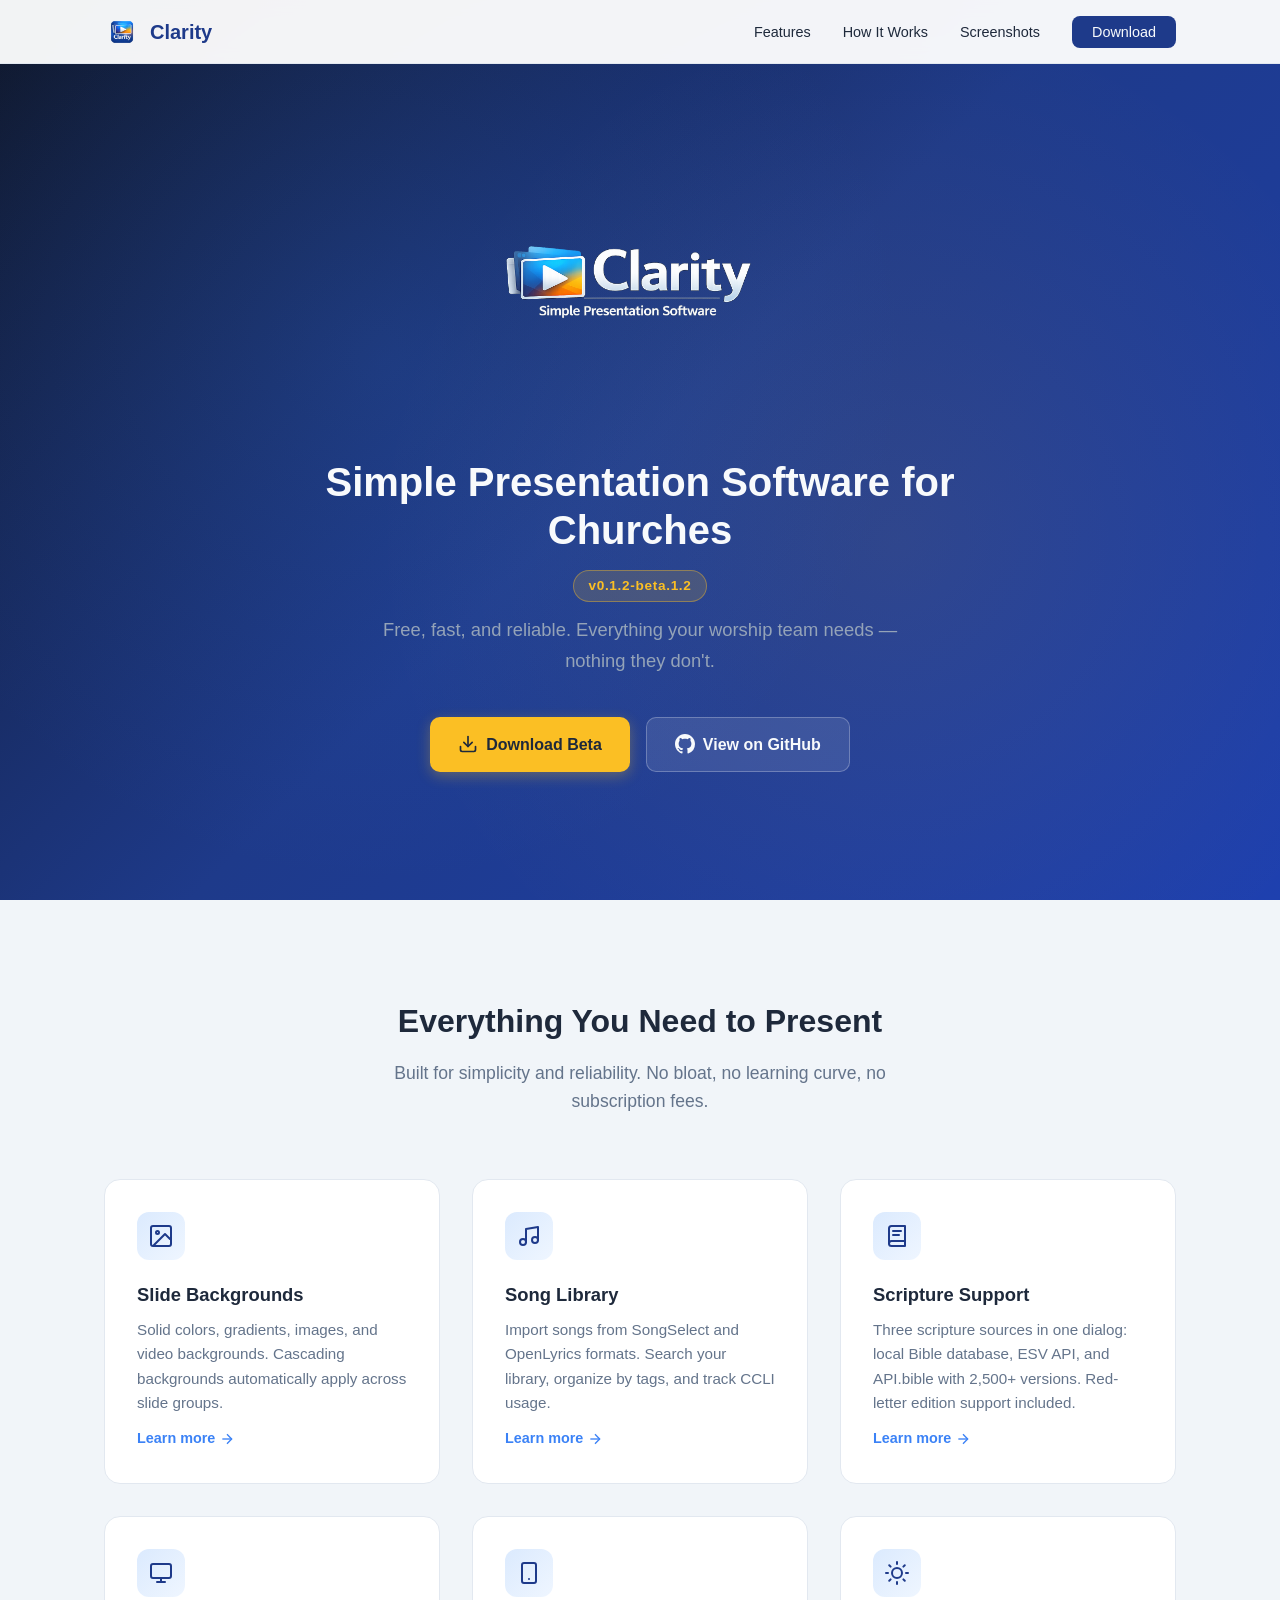
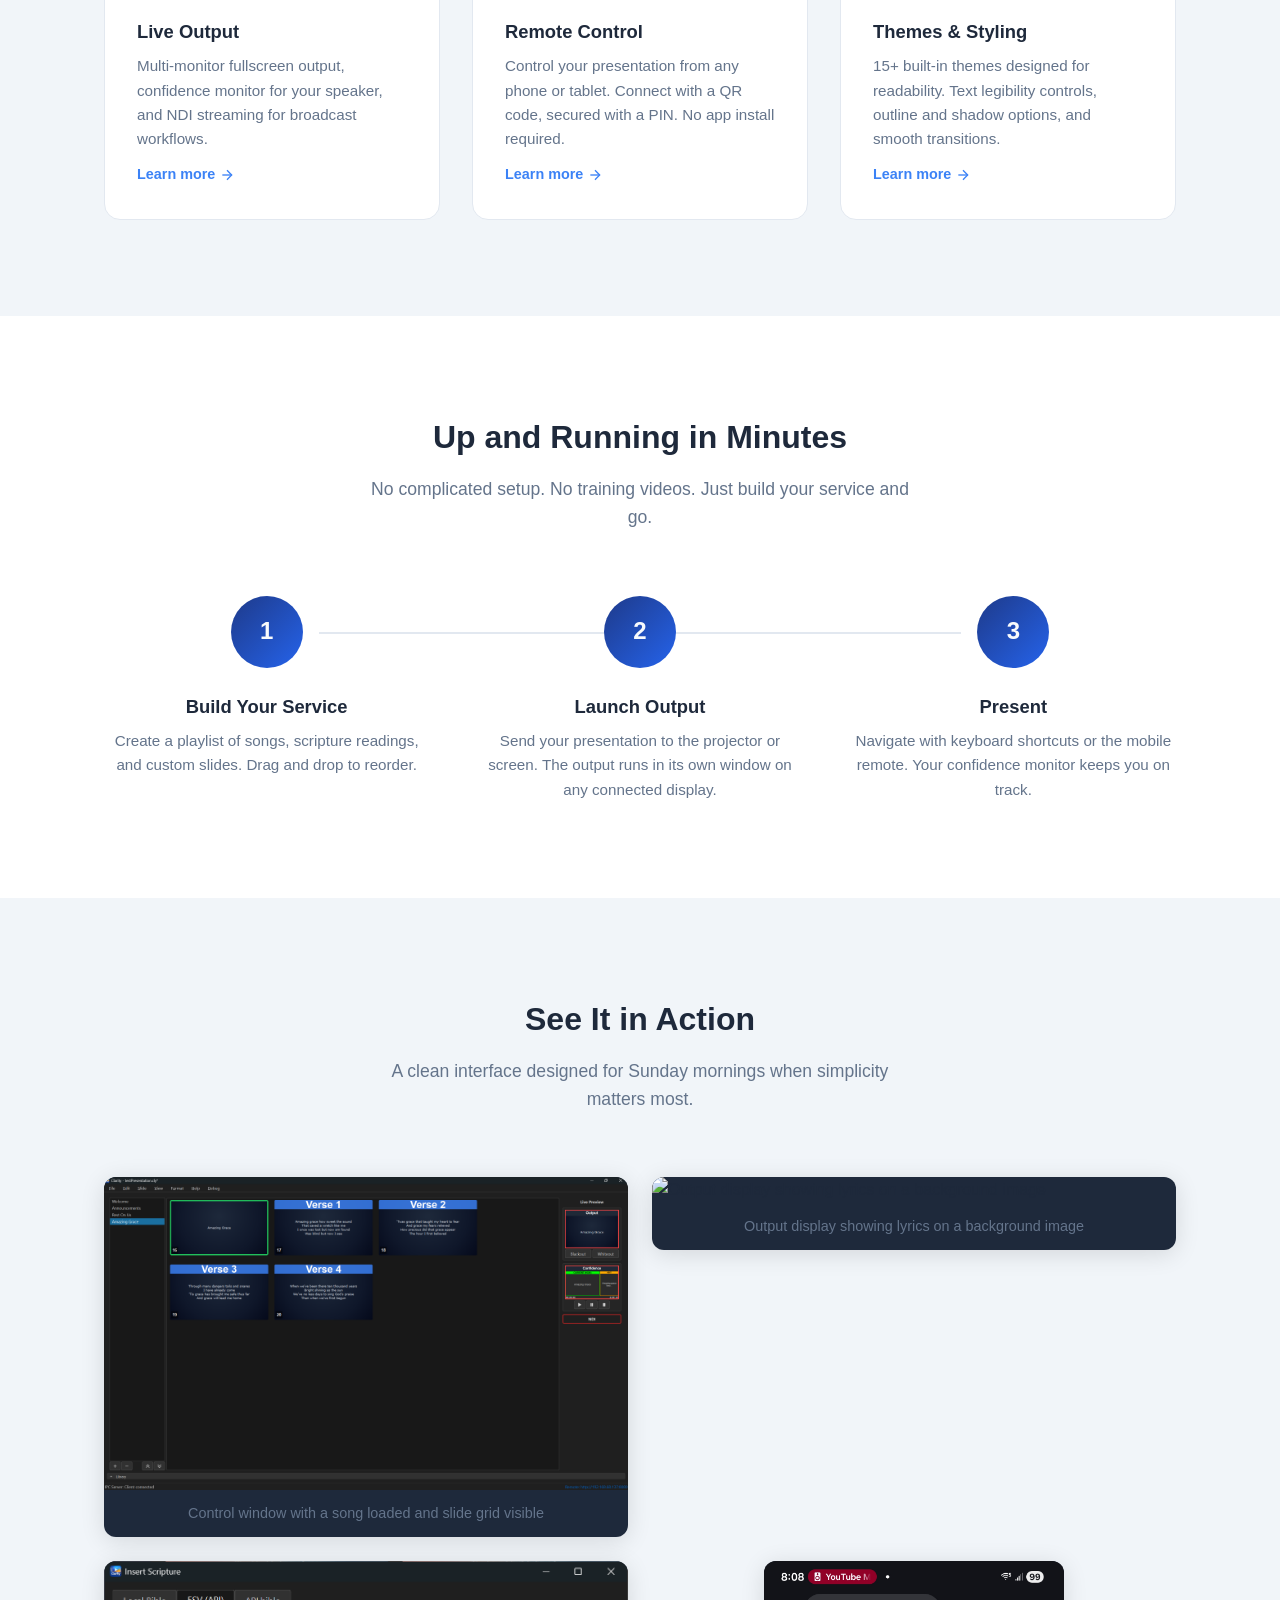
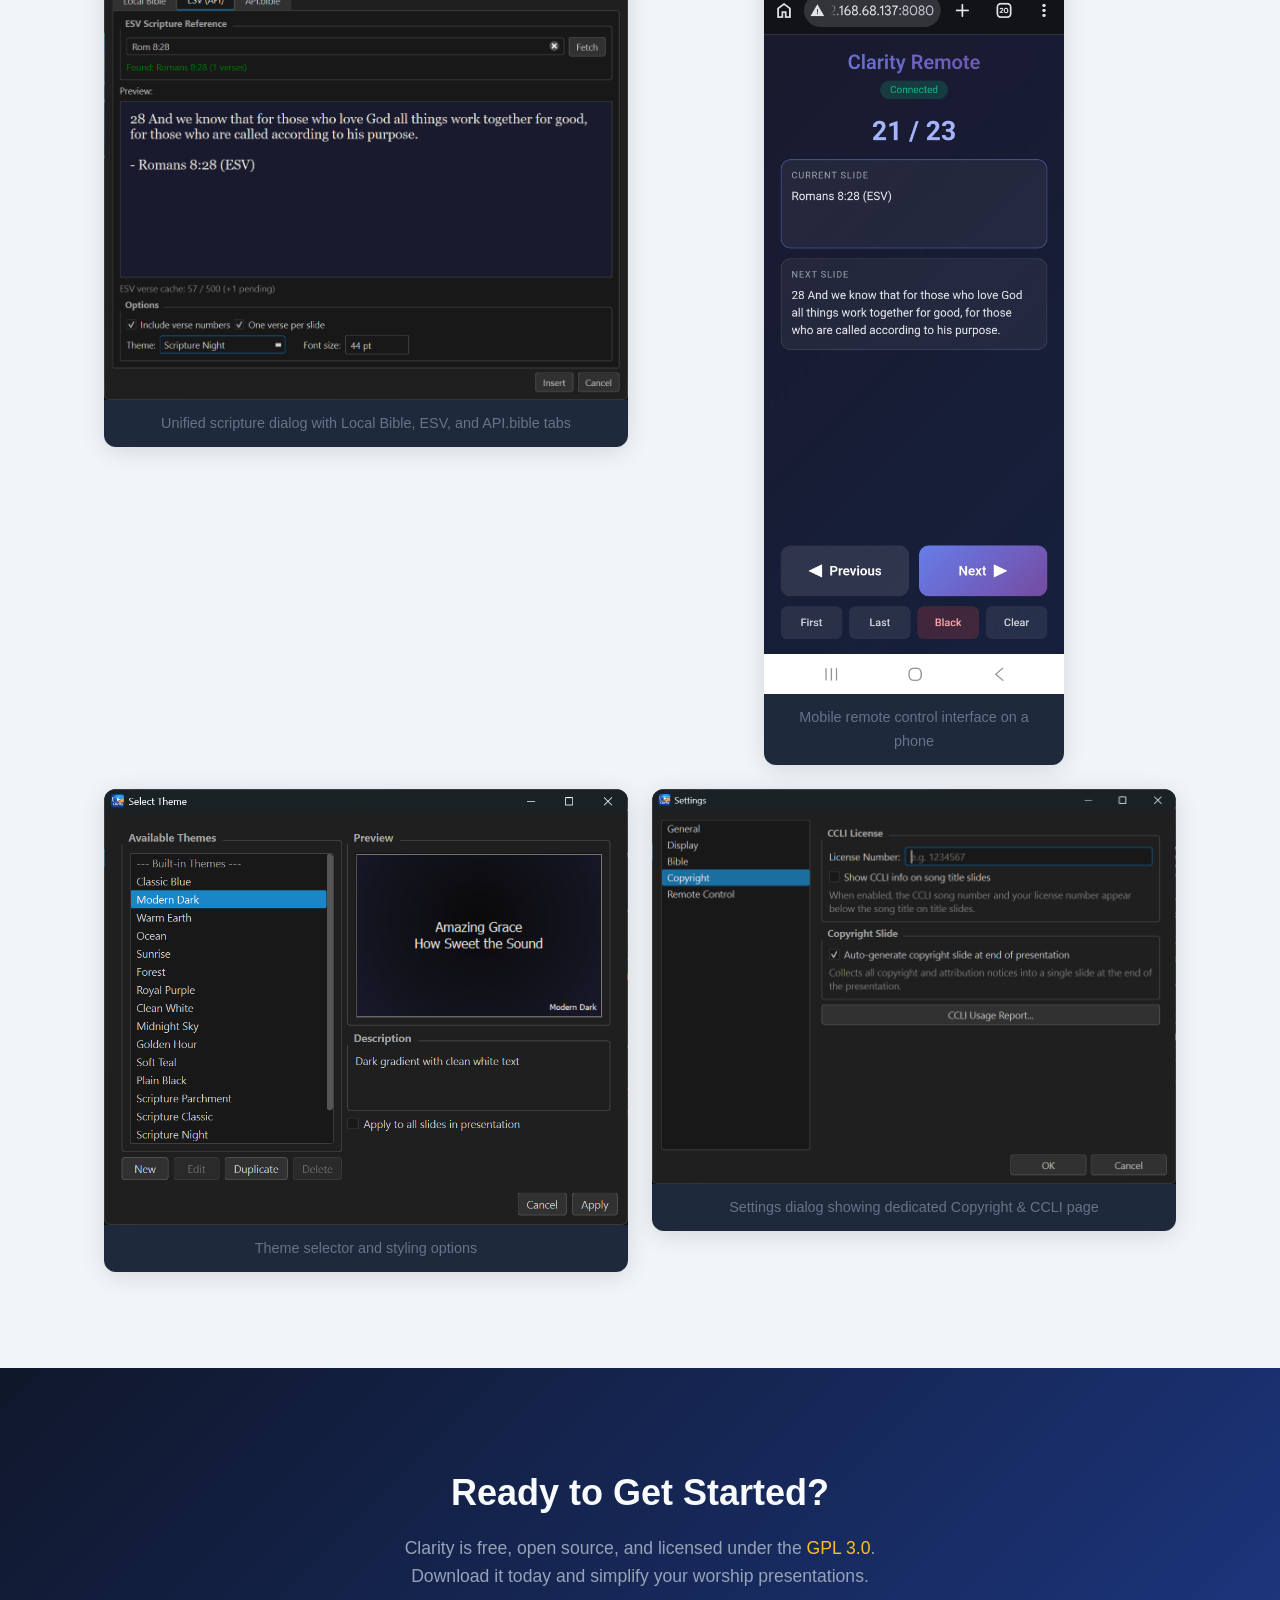
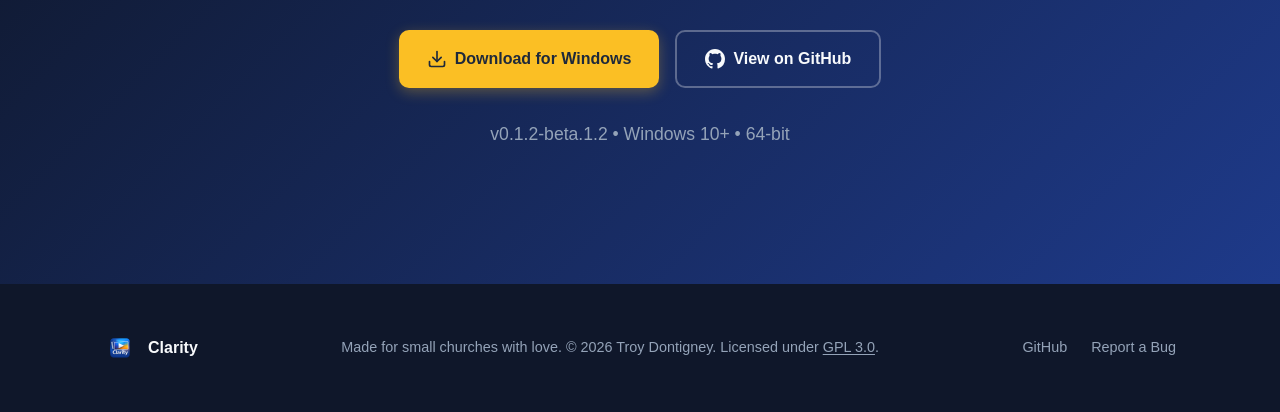
==== commit 12baf184: "Update website download links to v0.1.2-beta.1.2 Co-Authored-By: Claude Sonnet 4.6 <noreply@anthropi" ====
--- a/site/index.html
+++ b/site/index.html
@@ -36,10 +36,10 @@
     <div class="hero-content">
         <img src="images/logo-full.png" alt="Clarity — Simple Presentation Software" class="hero-logo">
         <h1>Simple Presentation Software for Churches</h1>
-        <p class="hero-badge">v0.1.1-beta.1.1</p>
+        <p class="hero-badge">v0.1.2-beta.1.2</p>
         <p class="subtitle">Free, fast, and reliable. Everything your worship team needs&nbsp;&mdash; nothing they don't.</p>
         <div class="hero-buttons">
-            <a href="https://github.com/EpicSalvation/Clarity/releases/download/v0.1.1-beta.1.1/ClaritySetup-0.1.1-beta.1.1.exe" class="btn btn-primary">
+            <a href="https://github.com/EpicSalvation/Clarity/releases/download/v0.1.2-beta.1.2/ClaritySetup-0.1.1-beta.1.1.exe" class="btn btn-primary">
                 <svg width="20" height="20" viewBox="0 0 24 24" fill="none" stroke="currentColor" stroke-width="2" stroke-linecap="round" stroke-linejoin="round"><path d="M21 15v4a2 2 0 0 1-2 2H5a2 2 0 0 1-2-2v-4"/><polyline points="7 10 12 15 17 10"/><line x1="12" y1="15" x2="12" y2="3"/></svg>
                 Download Beta
             </a>
@@ -205,7 +205,7 @@
         <h2>Ready to Get Started?</h2>
         <p>Clarity is free, open source, and licensed under the <a href="https://www.gnu.org/licenses/gpl-3.0.en.html" target="_blank" rel="noopener" style="color: #fbbf24;">GPL&nbsp;3.0</a>. Download it today and simplify your worship presentations.</p>
         <div class="cta-buttons">
-            <a href="https://github.com/EpicSalvation/Clarity/releases/download/v0.1.1-beta.1.1/ClaritySetup-0.1.1-beta.1.1.exe" class="btn btn-primary">
+            <a href="https://github.com/EpicSalvation/Clarity/releases/download/v0.1.2-beta.1.2/ClaritySetup-0.1.1-beta.1.1.exe" class="btn btn-primary">
                 <svg width="20" height="20" viewBox="0 0 24 24" fill="none" stroke="currentColor" stroke-width="2" stroke-linecap="round" stroke-linejoin="round"><path d="M21 15v4a2 2 0 0 1-2 2H5a2 2 0 0 1-2-2v-4"/><polyline points="7 10 12 15 17 10"/><line x1="12" y1="15" x2="12" y2="3"/></svg>
                 Download for Windows
             </a>
@@ -214,7 +214,7 @@
                 View on GitHub
             </a>
         </div>
-        <p class="system-req">v0.1.1-beta.1.1 &bull; Windows 10+ &bull; 64-bit</p>
+        <p class="system-req">v0.1.2-beta.1.2 &bull; Windows 10+ &bull; 64-bit</p>
     </div>
 </section>
 
